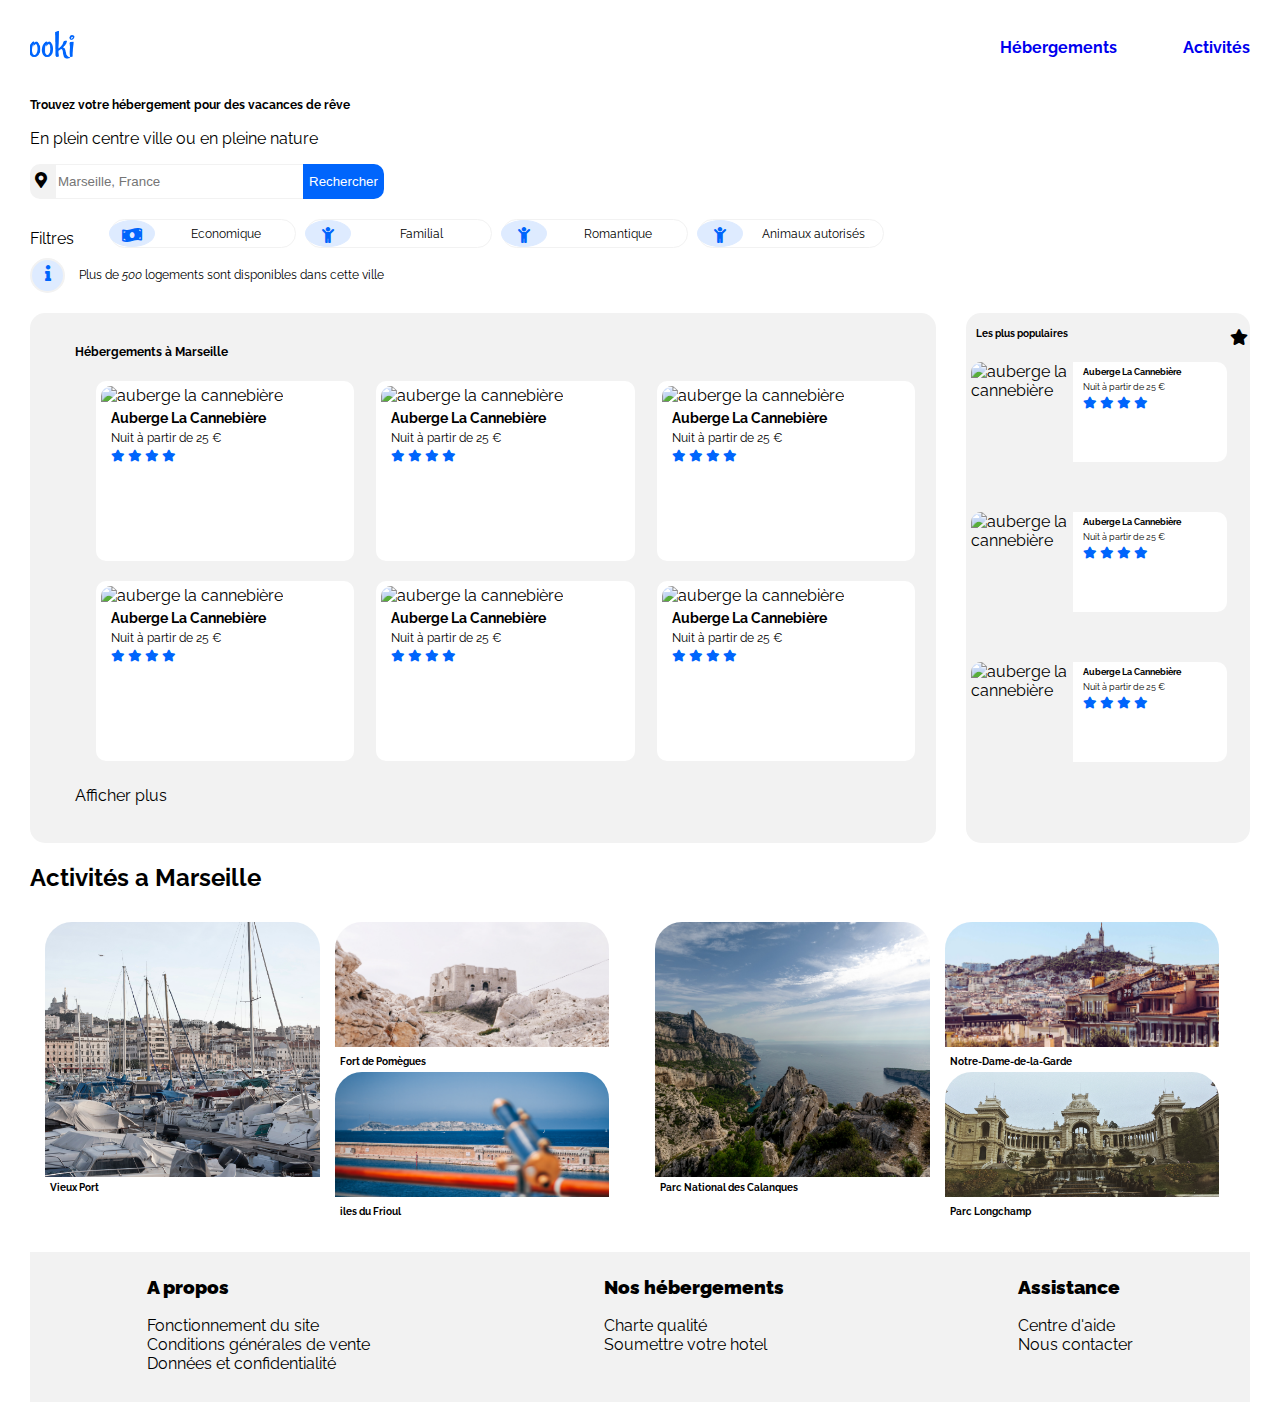
==== index.html @ 1b11a2a3 "traitement du style de la section activité a marseille" ====
<!DOCTYPE html>
<html lang="fr">
<head>
    <meta charset="UTF-8">
    <meta name="Booki" content="Site permettant au usagers de trouver des hébergements et des activites dans la ville de leur choix.">
    <title>site de reservation</title>
    <link rel="stylesheet" href="./css/styles.css">
    <link rel="stylesheet" href="https://cdnjs.cloudflare.com/ajax/libs/font-awesome/5.15.4/css/all.min.css" integrity="sha512-1ycn6IcaQQ40/MKBW2W4Rhis/DbILU74C1vSrLJxCq57o941Ym01SwNsOMqvEBFlcgUa6xLiPY/NS5R+E6ztJQ==" crossorigin="anonymous" referrerpolicy="no-referrer" />
</head>
<body>
    <header class="header">
        <div class="header-logo">
            <img src="./img/logo/Booki.png" alt="image du logo">
        </div>
        <nav class="headers-nav">
            <a class="hebergement" href="#">Hébergements</a>
            <a class="activite" href="#">Activités</a>
        </nav>
    </header>



    <main class="main">

        <section id="info">
                <h1 class="info-title"> Trouvez votre hébergement pour des vacances de rêve</h1>
                <p> En plein centre ville ou en pleine nature</p>
                <div class="hedear-search">
                        <div class="localisation-icon"><i class="fas fa-map-marker-alt"></i></div>
                        <form action="" method="post" class="search">
                            <input class="input-search" name="rechercher"  type="text" placeholder="Marseille, France">
                            <button class="search-button">Rechercher</button>
                        </form>
                </div>
                <div class="filtres">
                <div class="filtre-title common-filter">
                        <div class="filtre">Filtres</div>
                </div>
                <div class="filter-economique common-filter">
                        <span><i class="fas fa-money-bill-wave"></i></span> 
                        <div class="common">Economique</div>    
                </div>
                <div class="filter-familial common-filter">
                        <span><i class="fas fa-child" aria-hidden="true"></i></span> 
                        <div class="common">Familial</div>    
                </div>
                <div class="filter-romantique common-filter">
                        <span><i class="fas fa-child" aria-hidden="true"></i></span> 
                        <div class="common">Romantique</div>    
                </div>
                <div class="filter-animaux common-filter">
                        <span><i class="fas fa-child" aria-hidden="true"></i></span> 
                        <div class="common">Animaux autorisés</div>    
                </div>
                </div>

                <div class="infos">
                <div class="info-icon"><i class="fas fa-info info"></i></div>
                <div class="info-title">Plus de <em>500</em> logements sont disponibles dans cette ville</div> 
                </div>
        </section>
       <section class="main-hebergements">
        <div class="hebergement-contain">   
               <h3 class="hebergement-title"> Hébergements à Marseille </h3>
    
                <div class="section-hebergement">
                    <div class="section-hebergement-card">
                        <img class="img-flex" src="./img/hebergements/1_xlarge/1.jpg" alt="auberge la cannebière">
                        <div class="data">
                            <h2 class="card-title"> Auberge La Cannebière</h2>
                            <p class="card-price"> Nuit à partir de 25 € </p>
                            <span class="card-star">
                                <i class="fa fa-star" aria-hidden="true"></i>
                                <i class="fa fa-star" aria-hidden="true"></i>
                                <i class="fa fa-star" aria-hidden="true"></i>
                                <i class="fa fa-star" aria-hidden="true"></i>
                                <i class="fa fa-star-o" aria-hidden="true"></i>
                            </span>
                        </div>
                    </div>
                    <div class="section-hebergement-card">
                        <img class="img-flex" src="./img/hebergements/1_xlarge/2.jpg" alt="auberge la cannebière">
                        <div class="data">
                            <h2 class="card-title"> Auberge La Cannebière</h2>
                            <p class="card-price"> Nuit à partir de 25 € </p>
                            <span class="card-star">
                                <i class="fa fa-star" aria-hidden="true"></i>
                                <i class="fa fa-star" aria-hidden="true"></i>
                                <i class="fa fa-star" aria-hidden="true"></i>
                                <i class="fa fa-star" aria-hidden="true"></i>
                                <i class="fa fa-star-o" aria-hidden="true"></i>
                            </span>
                        </div>
                    </div>
                    <div class="section-hebergement-card">
                        <img class="img-flex" src="./img/hebergements/1_xlarge/3.jpg" alt="auberge la cannebière">
                        <div class="data">
                            <h2 class="card-title"> Auberge La Cannebière</h2>
                            <p class="card-price"> Nuit à partir de 25 € </p>
                            <span class="card-star">
                                <i class="fa fa-star" aria-hidden="true"></i>
                                <i class="fa fa-star" aria-hidden="true"></i>
                                <i class="fa fa-star" aria-hidden="true"></i>
                                <i class="fa fa-star" aria-hidden="true"></i>
                                <i class="fa fa-star-o" aria-hidden="true"></i>
                            </span>
                        </div>
                    </div>
                    <div class="section-hebergement-card">
                        <img class="img-flex mer" src="./img/hebergements/1_xlarge/4.jpg" alt="auberge la cannebière">
                        <div class="data">
                            <h2 class="card-title"> Auberge La Cannebière</h2>
                            <p class="card-price"> Nuit à partir de 25 € </p>
                            <span class="card-star">
                                <i class="fa fa-star" aria-hidden="true"></i>
                                <i class="fa fa-star" aria-hidden="true"></i>
                                <i class="fa fa-star" aria-hidden="true"></i>
                                <i class="fa fa-star" aria-hidden="true"></i>
                                <i class="fa fa-star-o" aria-hidden="true"></i>
                            </span>
                        </div>
                    </div>
                    <div class="section-hebergement-card">
                        <img class="img-flex" src="./img/hebergements/1_xlarge/5.jpg" alt="auberge la cannebière">
                        <div class="data">
                            <h2 class="card-title"> Auberge La Cannebière</h2>
                            <p class="card-price"> Nuit à partir de 25 € </p>
                            <span class="card-star">
                                <i class="fa fa-star" aria-hidden="true"></i>
                                <i class="fa fa-star" aria-hidden="true"></i>
                                <i class="fa fa-star" aria-hidden="true"></i>
                                <i class="fa fa-star" aria-hidden="true"></i>
                                <i class="fa fa-star-o" aria-hidden="true"></i>
                            </span>
                        </div>
                    </div>
                    <div class="section-hebergement-card">
                        <img class="img-flex amina" src="./img/hebergements/1_xlarge/6.jpg" alt="auberge la cannebière">
                        <div class="data">
                            <h2 class="card-title"> Auberge La Cannebière</h2>
                            <p class="card-price"> Nuit à partir de 25 € </p>
                            <span class="card-star">
                                <i class="fa fa-star" aria-hidden="true"></i>
                                <i class="fa fa-star" aria-hidden="true"></i>
                                <i class="fa fa-star" aria-hidden="true"></i>
                                <i class="fa fa-star" aria-hidden="true"></i>
                                <i class="fa fa-star-o" aria-hidden="true"></i>
                            </span>
                        </div>
                    </div>
                </div>
                <a class="plus-img" href="#"> Afficher plus </a>
            </div>
            <div class="popularite-container">
                <div class="popularite-title-container">
                        <h2 class="section-populaire-title">Les plus populaires</h2>
                        <span class="popularite-title-icon"><i class="fa fa-star" aria-hidden="true"></i></span> 
                </div>
                <div class="section-populaire">
                    <div class="section-popularite-card">
                        <img class="img-flex soleil-matin" src="./img/hebergements/1_xlarge/6.jpg" alt="auberge la cannebière">
                        <div class="data">
                            <h2 class="card-title"> Auberge La Cannebière</h2>
                            <p class="card-price"> Nuit à partir de 25 € </p>
                            <span class="card-star">
                                <i class="fa fa-star" aria-hidden="true"></i>
                                <i class="fa fa-star" aria-hidden="true"></i>
                                <i class="fa fa-star" aria-hidden="true"></i>
                                <i class="fa fa-star" aria-hidden="true"></i>
                                <i class="fa fa-star-o" aria-hidden="true"></i>
                            </span>
                        </div>
                    </div>
                    <div class="section-popularite-card">
                        <img class="img-flex soleil-matin" src="./img/hebergements/1_xlarge/6.jpg" alt="auberge la cannebière">
                        <div class="data">
                            <h2 class="card-title"> Auberge La Cannebière</h2>
                            <p class="card-price"> Nuit à partir de 25 € </p>
                            <span class="card-star">
                                <i class="fa fa-star" aria-hidden="true"></i>
                                <i class="fa fa-star" aria-hidden="true"></i>
                                <i class="fa fa-star" aria-hidden="true"></i>
                                <i class="fa fa-star" aria-hidden="true"></i>
                                <i class="fa fa-star-o" aria-hidden="true"></i>
                            </span>
                        </div>
                    </div>
                    <div class="section-popularite-card">
                        <img class="img-flex soleil-matin" src="./img/hebergements/1_xlarge/6.jpg" alt="auberge la cannebière">
                        <div class="data">
                            <h2 class="card-title"> Auberge La Cannebière</h2>
                            <p class="card-price"> Nuit à partir de 25 € </p>
                            <span class="card-star">
                                <i class="fa fa-star" aria-hidden="true"></i>
                                <i class="fa fa-star" aria-hidden="true"></i>
                                <i class="fa fa-star" aria-hidden="true"></i>
                                <i class="fa fa-star" aria-hidden="true"></i>
                                <i class="fa fa-star-o" aria-hidden="true"></i>
                            </span>
                        </div>
                    </div>
                </div>
            </div>
        </section>
        <section>
            <h2>Activités a Marseille</h2>
            <div class="main-activite">
                <div class="left-section">
                        <div class="left-section-items">
                            <div>
                                <div>
                                    <img class="flex-img" src="./img/activites/1_xlarge/reno-laithienne-QUgJhdY5Fyk-unsplash.jpg" alt="auberge la cannebière">
                               </div>
                               <h2 class="card-footer"> Vieux Port</h2>
                            </div>
                        </div>
                        <div class="right-section-items"> 
                            <div class="container-img">
                                <div class="container-pomegue">
                                    <img class="flex-img pomegue" src="./img/activites/1_xlarge/paul-hermann-QFTrLdQIRhI-unsplash.jpg" alt="auberge la cannebière">
                                    <h2 class="card-footer"> Fort de Pomègues</h2>
                                </div>
                            </div>
                            <div class="container-img">
                                <div class="container-pomegue">
                                    <img class="flex-img frioul" src="./img/activites/1_xlarge/kevin-hikari-rV_Qd1l-VXg-unsplash.jpg" alt="auberge la cannebière">
                                    <h2 class="card-footer"> iles du Frioul</h2>
                                </div>
                            </div> 
                        </div>
                </div>
                <div class="right-section">
                    <div class="left-section-items">
                        <div>
                            <div>
                                <img src="./img/activites/1_xlarge/kilyan-sockalingum-NR8-cBCN3aI-unsplash.jpg" alt="" class="flex-img">    
                            </div>
                            <h2 class="card-footer"> Parc National des Calanques</h2>
                        </div>
                   </div>
                   <div class="right-section-items"> 
                    <div class="container-img">
                        <div class="container-pomegue">
                            <img class="flex-img pomegue" src="./img/activites/1_xlarge/florian-wehde-xW9e8gdotxI-unsplash.jpg" alt="auberge la cannebière">
                            <h2 class="card-footer">Notre-Dame-de-la-Garde</h2>
                        </div>
                    </div>
                    <div class="container-img">
                        <div class="container-pomegue">
                            <img class="flex-img frioul" src="./img/activites/1_xlarge/lena-paulin-wH2-EJoDcV0-unsplash.jpg" alt="auberge la cannebière">
                            <h2 class="card-footer"> Parc Longchamp</h2>
                        </div>
                    </div> 
                </div>
    </section>
    </main>
    <footer class="footer">
       <div class="footer-apropos">
            <h3><strong>A propos</strong></h3>
            <div class="text-apropos">
                Fonctionnement du site <br>
                Conditions générales de vente <br>
                Données et confidentialité <br>
            </div> 
       </div>
       <div class="footer-hébergements">
            <h3><strong>Nos hébergements</strong></h3>
            <div class="text-hebergements">
                Charte qualité <br>
                Soumettre votre hotel 
            </div> 
       </div>
       <div class="footer-assistance">
            <h3><strong>Assistance</strong></h3>
            <div class="text-assistance">
                Centre d'aide <br>
                Nous contacter 
           </div>
        </div> 
    </footer>
</body>
</html>
---- css/styles.css ----
/** 
   Style du site d'hebergement Booki
*/
/* ======================IMPORTATION DE LA POLICE DU SITE========================= */

/* =================== STYLE GENERAL ============================================ */
  @import url('https://fonts.googleapis.com/css2?family=Raleway:ital,wght@0,300;0,500;1,200&display=swap');
html{
    box-sizing: border-box;
    font-family: sans-serif;
}

*, *::before, *::after{
    box-sizing: inherit;
}

body{
    /* background: #bbf7cf; */
    margin: 20px 30px;
    font-family: 'Raleway', sans-serif;
}


img {
    object-fit: cover;
    object-position: center;
  }
/* ================================== HEADER ========================================== */



.header{
    display: flex;
    justify-content: space-between;
}

.header-logo img{
    height: 50px;
    width: 60px;
}
.headers-nav{
   width: 250px;
   display: flex;
   align-items: center;
   justify-content: space-between;
}

.headers-nav a{
    font-weight: bold;
    text-decoration: none;
}




/* ============================== SECTION INFO =========================== */
.infor{
    color: #0065FC;
    background: #DEEBFF;
    border-radius:50%;
    width:35px;
    border:2px solid #F2F2F2;
    text-align: center;
    padding-top: 5px;
    height: 100%;
}

.main{
    margin-top: 20px;
}
.info-title{
  font-size: 20px;  
}

.hedear-search{
    display: flex;
}

.localisation-icon{
    background-color: #F2F2F2;
    width: 25px;
    padding-left: 5px;
    padding-top: 7px;
    border-top-left-radius:10px ;
    border-bottom-left-radius: 10px;
}

.input-search{
    margin-right: 0;
    height: 35px;
    border-left:1px solid #F2F2F2; ;
    border-top: 1px solid #F2F2F2;
    border-bottom: 1px solid #F2F2F2;
    width: 250px;
    
}
.search-button{ 
    height: 35px;
    margin-left: -6px;
    background: #0065FC;
    color: #FFFFFF;
    border-top-right-radius: 10px;
    border-bottom-right-radius: 10px;
    border: 0px;
}
.img-flex{
    width: 100%;
    height: 100px;
}
.filter-elements{
    border: 2px solid #F2F2F2;
    padding: 10px;
    border-radius: 20px;
}
.hedear-search{
 padding: 0px;
}
.hedear-search span {
    height: 200px;
    border: 5px solid #F2F2F2;
    width: 500px;
}

.recherche {
    margin: -53px 14px 0 0;
}
 
.recherche input {
    height: 30px;
}
 
.recherche button {
    border-bottom-right-radius: 3px;
    border-top-right-radius: 3px;
    height: 30px;
    margin-left: -5px;
    vertical-align: bottom;
}

.filtres{
    margin-top: 20px;
    width: 70%;
    border: 0px solid #000;
    display: flex;
    justify-content: space-around;
}

.common-filter{ 
    display: flex;
    padding: 0px;
    width: 200px;
    margin-right: 10px;
    justify-content: space-between;
    border: 1px solid #F2F2F2;
    border-radius: 20px;
}
.filtre-title{
    width: 75px;
    border: 0;
}
.filtre{
    margin-top: 10px;
    margin-right: 10px;
    align-content: center;
    border: 0px;
    text-align: end;
}
.common-filter span{
    height: 100%;
    padding-top: 5px;
    text-align: center;
    border: 1px solid #DEEBFF;
    margin-left: -2px;
    border-radius: 50%;
    width: 25%;
    color: #0065FC;
    background: #DEEBFF;

}
.common-filter .common{
    padding-top: 7px;
    width: 75%;
    font-size: 12px;
    text-align: center;
}
.filter-animaux{
margin-right: 0;
}
.infos{
    margin-bottom: 20px;
    margin-top: 10px;
}
.info-icon{
    display: inline;
    margin-right: 10px;
}
.info-title{
    display: inline;
}
.info-title{
    font-size: 12px
}

/* =========================== Hebergement======================== */

/* ============================== Marseille ============================ */
.main-hebergements{
    justify-content: space-around;
    display: flex;
    align-content: center ;
}

.hebergement-contain{
    background: #F2F2F2;
    padding: 20px 0 0 45px;
    border-radius: 15px;
    margin-right: 30px;
    height: 530px;
}
.hebergement-title{
   font-size: 12px;
   font-weight: bold;
}
.data{
    background: #FFFFFF;
}
.data h2{
    margin:0 5px ;
    font-size: 14px;
    padding-top: 5px;
    padding-left: 5px;
}
.data p{
    margin:0 5px ;
    font-size: 12px;
    padding-top: 5px;
    padding-left: 5px;
}

.data span{
    margin:0 5px ;
    font-size: 12px;
    padding-top: 5px;
    padding-left: 5px;
}

.section-hebergement-card img{
    border-top-left-radius: 10px;
    border-top-right-radius: 10px;
}
.plus-img{
    text-decoration: none;
    color: #000;
}

.section-hebergement{
    /* background: #f60834;
    border: 1px solid saddlebrown; */
    border-radius: 15px;
    justify-content: space-evenly;
    display: flex;
    align-content: center;
    flex-flow: row wrap;
    margin-bottom: 15px;
}
.section-hebergement-card{
    padding: 5px;
    width: 150px;
    margin:10px 2px;
    border-radius: 10px;
    flex-basis: 30%;
    background: #FFFFFF;
    height: 180px;
}
.card-star{
    color: #0065FC;
}
.info{
    color: #0065FC;
    background: #DEEBFF;
    border-radius:50%;
    width:35px;
    height:35px;
    border:2px solid #F2F2F2;
    text-align: center;
    padding-top: 5px;
}
.popularite-container{
    background: #F2F2F2;
    width: 25%;
    height: auto;
    border-radius: 15px;
}

.popularite-title-container{
    display: flex;
    justify-content: space-between;
    flex-direction: row;
    margin:15px 10px 0 10px;
}
.popularite-title-icon i{
    width: 10px;
    padding-right: 10px;
}

.section-populaire-title{
    margin: 0; 
    font-size: 10px;
}

.section-populaire{
    background: #F2F2F2;
    width: 90%;
    height: auto;
    display: flex;
    flex-direction: column;
    justify-content: space-around;
    flex-wrap: wrap;
    margin:15px 10px 0 5px ;
}
.section-populaire-title i{
    margin-left: 100px;
}
.section-popularite-card{
display: flex;
margin: 0px;
height: 150px;
}
.section-popularite-card img{
    width: 40%;
    height: 100px;
    border-top-left-radius: 10px;
    border-bottom-left-radius: 10px;
}

.section-popularite-card .data{
    display: inline-block;
    width: 60%;
    height: 100px;
    border-top-right-radius: 10px;
    border-bottom-right-radius: 10px;

}
.section-popularite-card .data p{
    font-size: 9px;
}
.section-popularite-card .data h2{
    font-size: 9px;
}

/* ===============================================FOOTER========================================== */
.footer{
    background: #F2F2F2;
    display: flex;
    justify-content:space-around ;
    margin:auto;
    height: 150px;
    padding-top:5px;
}

.activite-contain{
    border: 2px solid #000;
    display: flex;
    justify-content: space-between;
    margin-bottom:10px;
}
.section-activite{
    display: flex;
    justify-content: space-around;
    border: 2px solid #0065FC ;
    width: 50%;
}
.activites{
    height: 100px;
    width: 100px;
}
.element{
    flex: 1;
}
.autre{
    display: flex;
    flex-direction: column;
    justify-content: space-between;
}


/*
      SECTION ACTIVITE 
*/
.main-activite{
    margin-top: 30px;
    margin-bottom: 30px;
    height: 300px;
    display: flex;
    align-items: center;
}
.left-section{
    display: flex;
    height: 300px;
    width: 50%;
}
.right-section{
    display: flex;
    height: 300px;
    width: 50%;

}

.left-section-items{
    height: 100%;
    width: 45%;
    border-radius: 30px;
    margin-left:15px ;
}

.left-section-items div{
    height: 100%;
}
.left-section-items div div{
    height: 85%;
    margin: 0;
}
.right-section-items{
    border-radius: 30px;
    height: 100%;
    margin-left:15px ;
    width: 45%;
}

.container-img{
    height: 50%;
    border-radius: 27px;
}
.flex-img{
    width: 100%;
    height: 100%;
    margin: 0;
    border-top-left-radius: 27px;
    border-top-right-radius: 27px;
}
.pomegue{
    height: 85%;
}
.container-pomegue{
    height: 98%;
}
.container-frioul{
    height: 98%;
}
.frioul{
    height: 85%;
}

.card-footer{
    height: 15%;
    margin-top: 0;
    background-color: #FFF;
    padding: 5px 0px 5px 5px;
    font-size: 10px;
    border-bottom-left-radius: 15px;
    border-bottom-right-radius: 15px;
}
.right-section-items:first-child{
    height: 10%;
}
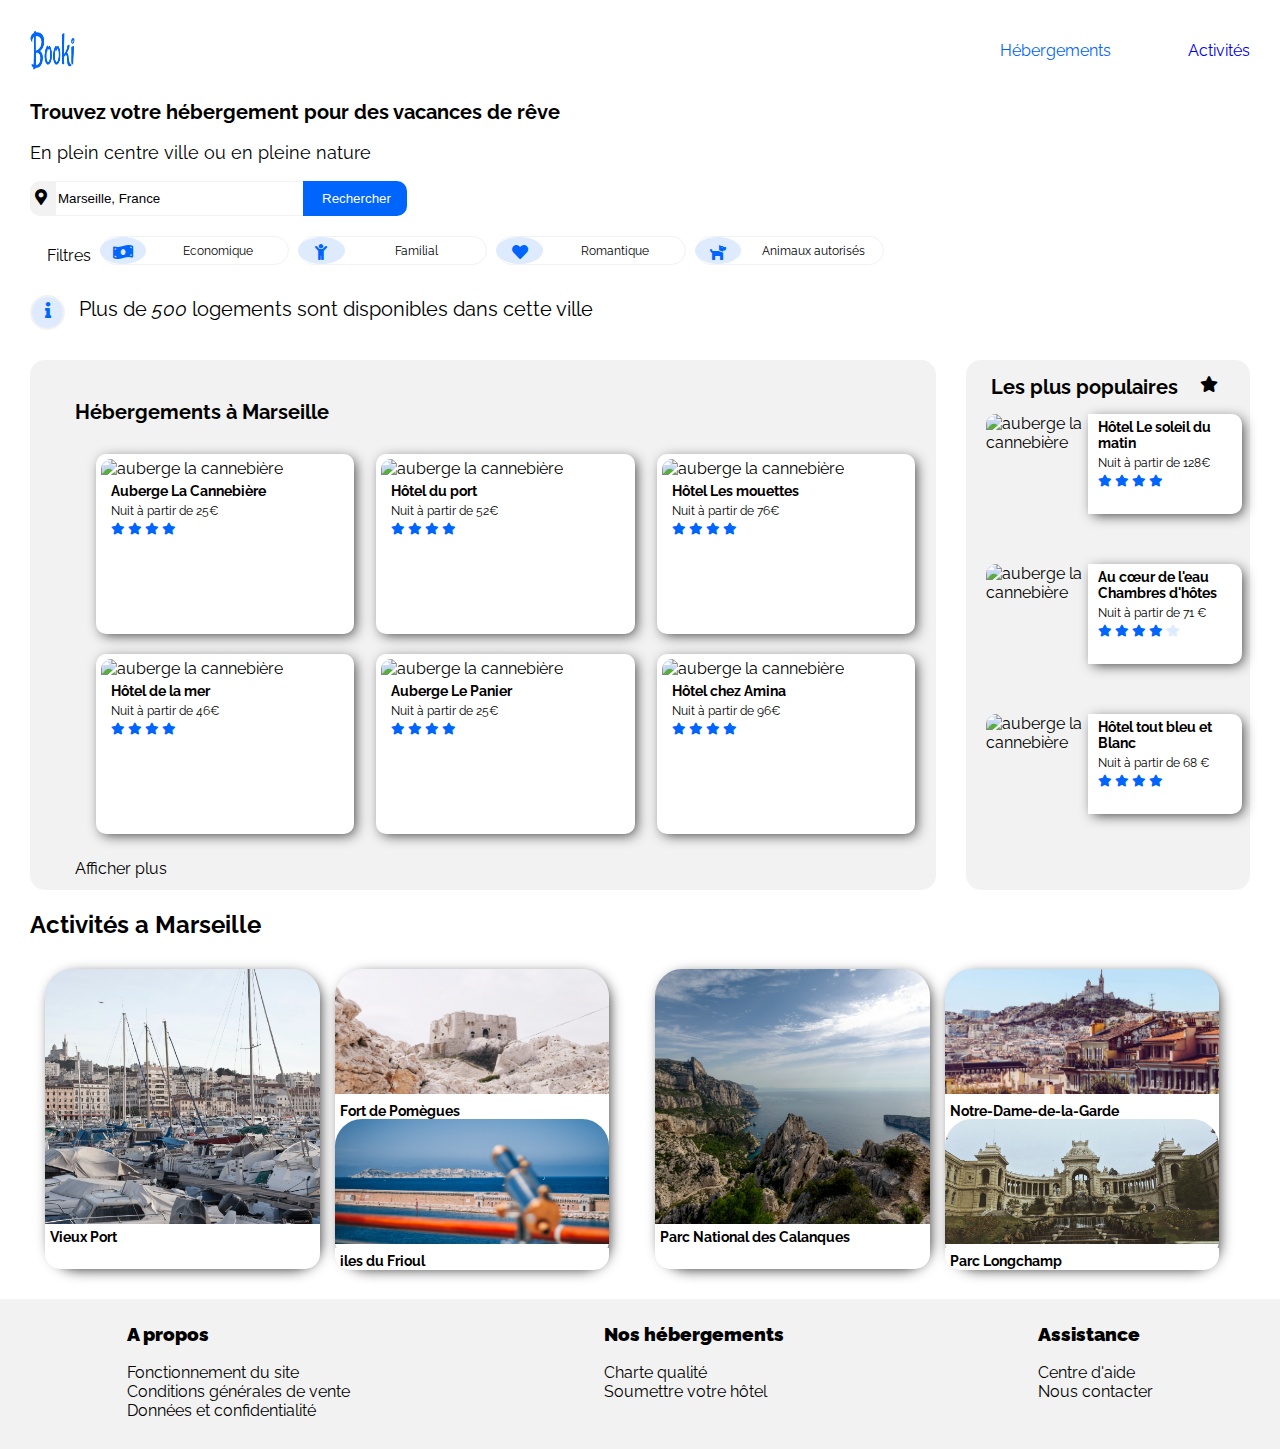
==== commit df8a57e8: "correction du style" ====
--- a/index.html
+++ b/index.html
@@ -2,6 +2,7 @@
 <html lang="fr">
 <head>
     <meta charset="UTF-8">
+    <meta name="viewport" content="width=device-width, initial-scale=1.0">  <!--afin que les Media Queries soient prises en compte correctement sur tous les dispositifs -->
     <meta name="Booki" content="Site permettant au usagers de trouver des hébergements et des activites dans la ville de leur choix.">
     <title>site de reservation</title>
     <link rel="stylesheet" href="./css/styles.css">
@@ -23,17 +24,19 @@
     <main class="main">
 
         <section id="info">
-                <h1 class="info-title"> Trouvez votre hébergement pour des vacances de rêve</h1>
-                <p> En plein centre ville ou en pleine nature</p>
+                <div class="info-card">
+                    <h1 class="info-title"> Trouvez votre hébergement pour des vacances de rêve</h1>
+                    <p> En plein centre ville ou en pleine nature</p>
+                </div>
                 <div class="hedear-search">
                         <div class="localisation-icon"><i class="fas fa-map-marker-alt"></i></div>
                         <form action="" method="post" class="search">
-                            <input class="input-search" name="rechercher"  type="text" placeholder="Marseille, France">
-                            <button class="search-button">Rechercher</button>
+                            <input class="input-search" name="rechercher"  type="text" placeholder="Marseille, France" value="Marseille, France">
+                          <button class="search-button"><i class="fas fa-search"></i><label for="">Rechercher</label> </button>    
                         </form>
                 </div>
                 <div class="filtres">
-                <div class="filtre-title common-filter">
+                <div class="filtre-title">
                         <div class="filtre">Filtres</div>
                 </div>
                 <div class="filter-economique common-filter">
@@ -45,12 +48,12 @@
                         <div class="common">Familial</div>    
                 </div>
                 <div class="filter-romantique common-filter">
-                        <span><i class="fas fa-child" aria-hidden="true"></i></span> 
+                        <span><i class="fa fa-heart" aria-hidden="true"></i></span> 
                         <div class="common">Romantique</div>    
                 </div>
                 <div class="filter-animaux common-filter">
-                        <span><i class="fas fa-child" aria-hidden="true"></i></span> 
-                        <div class="common">Animaux autorisés</div>    
+                        <span><i class="fas fa-dog"></i></span> 
+                        <div class="common animal">Animaux autorisés</div>    
                 </div>
                 </div>
 
@@ -68,7 +71,7 @@
                         <img class="img-flex" src="./img/hebergements/1_xlarge/1.jpg" alt="auberge la cannebière">
                         <div class="data">
                             <h2 class="card-title"> Auberge La Cannebière</h2>
-                            <p class="card-price"> Nuit à partir de 25 € </p>
+                            <p class="card-price"> Nuit à partir de 25€ </p>
                             <span class="card-star">
                                 <i class="fa fa-star" aria-hidden="true"></i>
                                 <i class="fa fa-star" aria-hidden="true"></i>
@@ -81,8 +84,8 @@
                     <div class="section-hebergement-card">
                         <img class="img-flex" src="./img/hebergements/1_xlarge/2.jpg" alt="auberge la cannebière">
                         <div class="data">
-                            <h2 class="card-title"> Auberge La Cannebière</h2>
-                            <p class="card-price"> Nuit à partir de 25 € </p>
+                            <h2 class="card-title"> Hôtel du port</h2>
+                            <p class="card-price"> Nuit à partir de 52€ </p>
                             <span class="card-star">
                                 <i class="fa fa-star" aria-hidden="true"></i>
                                 <i class="fa fa-star" aria-hidden="true"></i>
@@ -95,8 +98,8 @@
                     <div class="section-hebergement-card">
                         <img class="img-flex" src="./img/hebergements/1_xlarge/3.jpg" alt="auberge la cannebière">
                         <div class="data">
-                            <h2 class="card-title"> Auberge La Cannebière</h2>
-                            <p class="card-price"> Nuit à partir de 25 € </p>
+                            <h2 class="card-title"> Hôtel Les mouettes</h2>
+                            <p class="card-price"> Nuit à partir de 76€ </p>
                             <span class="card-star">
                                 <i class="fa fa-star" aria-hidden="true"></i>
                                 <i class="fa fa-star" aria-hidden="true"></i>
@@ -109,8 +112,8 @@
                     <div class="section-hebergement-card">
                         <img class="img-flex mer" src="./img/hebergements/1_xlarge/4.jpg" alt="auberge la cannebière">
                         <div class="data">
-                            <h2 class="card-title"> Auberge La Cannebière</h2>
-                            <p class="card-price"> Nuit à partir de 25 € </p>
+                            <h2 class="card-title"> Hôtel de la mer</h2>
+                            <p class="card-price"> Nuit à partir de 46€ </p>
                             <span class="card-star">
                                 <i class="fa fa-star" aria-hidden="true"></i>
                                 <i class="fa fa-star" aria-hidden="true"></i>
@@ -123,8 +126,8 @@
                     <div class="section-hebergement-card">
                         <img class="img-flex" src="./img/hebergements/1_xlarge/5.jpg" alt="auberge la cannebière">
                         <div class="data">
-                            <h2 class="card-title"> Auberge La Cannebière</h2>
-                            <p class="card-price"> Nuit à partir de 25 € </p>
+                            <h2 class="card-title"> Auberge Le Panier</h2>
+                            <p class="card-price"> Nuit à partir de 25€ </p>
                             <span class="card-star">
                                 <i class="fa fa-star" aria-hidden="true"></i>
                                 <i class="fa fa-star" aria-hidden="true"></i>
@@ -137,8 +140,8 @@
                     <div class="section-hebergement-card">
                         <img class="img-flex amina" src="./img/hebergements/1_xlarge/6.jpg" alt="auberge la cannebière">
                         <div class="data">
-                            <h2 class="card-title"> Auberge La Cannebière</h2>
-                            <p class="card-price"> Nuit à partir de 25 € </p>
+                            <h2 class="card-title"> Hôtel chez Amina</h2>
+                            <p class="card-price"> Nuit à partir de 96€ </p>
                             <span class="card-star">
                                 <i class="fa fa-star" aria-hidden="true"></i>
                                 <i class="fa fa-star" aria-hidden="true"></i>
@@ -158,10 +161,10 @@
                 </div>
                 <div class="section-populaire">
                     <div class="section-popularite-card">
-                        <img class="img-flex soleil-matin" src="./img/hebergements/1_xlarge/6.jpg" alt="auberge la cannebière">
-                        <div class="data">
-                            <h2 class="card-title"> Auberge La Cannebière</h2>
-                            <p class="card-price"> Nuit à partir de 25 € </p>
+                        <img class="img-flex soleil-matin" src="./img/hebergements/1_xlarge/7.jpg" alt="auberge la cannebière">
+                        <div class="data">
+                            <h2 class="card-title"> Hôtel Le soleil du matin</h2>
+                            <p class="card-price"> Nuit à partir de 128€ </p>
                             <span class="card-star">
                                 <i class="fa fa-star" aria-hidden="true"></i>
                                 <i class="fa fa-star" aria-hidden="true"></i>
@@ -172,24 +175,24 @@
                         </div>
                     </div>
                     <div class="section-popularite-card">
-                        <img class="img-flex soleil-matin" src="./img/hebergements/1_xlarge/6.jpg" alt="auberge la cannebière">
-                        <div class="data">
-                            <h2 class="card-title"> Auberge La Cannebière</h2>
-                            <p class="card-price"> Nuit à partir de 25 € </p>
-                            <span class="card-star">
-                                <i class="fa fa-star" aria-hidden="true"></i>
-                                <i class="fa fa-star" aria-hidden="true"></i>
-                                <i class="fa fa-star" aria-hidden="true"></i>
-                                <i class="fa fa-star" aria-hidden="true"></i>
-                                <i class="fa fa-star-o" aria-hidden="true"></i>
+                        <img class="img-flex soleil-matin" src="./img/hebergements/1_xlarge/8.jpg" alt="auberge la cannebière">
+                        <div class="data">
+                            <h2 class="card-title"> Au cœur  de l'eau Chambres d'hôtes</h2>
+                            <p class="card-price"> Nuit à partir de 71 € </p>
+                            <span class="card-star">
+                                <i class="fa fa-star" aria-hidden="true"></i>
+                                <i class="fa fa-star" aria-hidden="true"></i>
+                                <i class="fa fa-star" aria-hidden="true"></i>
+                                <i class="fa fa-star" aria-hidden="true"></i>
+                                <i class="fa fa-star o" aria-hidden="true"></i>
                             </span>
                         </div>
                     </div>
                     <div class="section-popularite-card">
-                        <img class="img-flex soleil-matin" src="./img/hebergements/1_xlarge/6.jpg" alt="auberge la cannebière">
-                        <div class="data">
-                            <h2 class="card-title"> Auberge La Cannebière</h2>
-                            <p class="card-price"> Nuit à partir de 25 € </p>
+                        <img class="img-flex soleil-matin" src="./img/hebergements/1_xlarge/9.jpg" alt="auberge la cannebière">
+                        <div class="data">
+                            <h2 class="card-title"> Hôtel tout bleu et Blanc</h2>
+                            <p class="card-price"> Nuit à partir de 68 € </p>
                             <span class="card-star">
                                 <i class="fa fa-star" aria-hidden="true"></i>
                                 <i class="fa fa-star" aria-hidden="true"></i>
@@ -267,7 +270,7 @@
             <h3><strong>Nos hébergements</strong></h3>
             <div class="text-hebergements">
                 Charte qualité <br>
-                Soumettre votre hotel 
+                Soumettre votre hôtel 
             </div> 
        </div>
        <div class="footer-assistance">
--- a/css/styles.css
+++ b/css/styles.css
@@ -5,461 +5,1002 @@
 
 /* =================== STYLE GENERAL ============================================ */
   @import url('https://fonts.googleapis.com/css2?family=Raleway:ital,wght@0,300;0,500;1,200&display=swap');
-html{
-    box-sizing: border-box;
-    font-family: sans-serif;
+
+@media screen and (min-width:992px) {
+    html{
+        box-sizing: border-box;
+        font-family: sans-serif;
+    }
+    
+    *, *::before, *::after{
+        box-sizing: inherit;
+    }
+    
+    body{
+         background: #FFF; 
+        /* margin: 20px 30px; */
+        margin: 0;
+        font-family: 'Raleway', sans-serif;
+    }
+     img {
+        object-fit: cover;
+        object-position: center;
+      } 
+    /* ================================== HEADER ========================================== */
+    
+    
+    
+    .header{
+        display: flex;
+        justify-content: space-between;
+    }
+    
+    .header-logo{
+        justify-content: center;
+        height: 60px;
+        width: 70px;
+    }
+    .header-logo img{
+        height: 60px;
+        width: 70px;
+        object-fit: fill;
+        object-position: center;
+       
+    }
+
+    .headers-nav{
+       width: 250px;
+       display: flex;
+       align-items: center;
+       justify-content: space-between;
+    }
+    
+    .headers-nav a{
+        font-weight: 400;
+        text-decoration: none;
+    }
+    .hebergement{
+        color: #0065FC;
+    }
+    
+    
+    
+    
+    /* ============================== SECTION INFO =========================== */
+    .infor{
+        color: #0065FC;
+        background: #DEEBFF;
+        border-radius:50%;
+        width:35px;
+        border:2px solid #F2F2F2;
+        text-align: center;
+        padding-top: 5px;
+        height: 100%;
+    }
+    
+    .main{
+        margin-top: 20px;
+    }
+    .info-card h1{
+      font-size: 20px;  
+    }
+    .info-card P{
+        font-size: 18px;  
+      }
+    
+    .hedear-search{
+        display: flex;
+    }
+    
+    .localisation-icon{
+        background-color: #F2F2F2;
+        width: 25px;
+        padding-left: 5px;
+        padding-top: 7px;
+        border-top-left-radius:10px ;
+        border-bottom-left-radius: 10px;
+    }
+    
+    .input-search{
+        margin-right: 0;
+        height: 35px;
+        border-left:1px solid #F2F2F2; ;
+        border-top: 1px solid #F2F2F2;
+        border-bottom: 1px solid #F2F2F2;
+        width: 250px;
+        
+    }
+    .search-button{ 
+        height: 35px;
+        margin-left: -6px;
+        background: #0065FC;
+        color: #FFFFFF;
+        border-top-right-radius: 10px;
+        border-bottom-right-radius: 10px;
+        border: 0px;
+    }
+    .search-button i{ 
+        opacity: 0;
+    }
+    .search-button label{ 
+        margin-right: 10px;
+    }
+    .img-flex{
+        width: 100%;
+        height: 100px;
+    }
+    .filter-elements{
+        border: 2px solid #F2F2F2;
+        padding: 10px;
+        border-radius: 20px;
+    }
+    .hedear-search{
+     padding: 0px;
+    }
+    .hedear-search span {
+        height: 200px;
+        border: 5px solid #F2F2F2;
+        width: 500px;
+    }
+    
+    .recherche {
+        margin: -53px 14px 0 0;
+    }
+     
+    .recherche input {
+        height: 30px;
+    }
+     
+    .recherche button {
+        border-bottom-right-radius: 3px;
+        border-top-right-radius: 3px;
+        height: 30px;
+        margin-left: -5px;
+        vertical-align: bottom;
+    }
+    
+    .filtres{
+        margin-top: 20px;
+        width: 70%;
+        border: 0px solid #000;
+        display: flex;
+        justify-content: space-around;
+    }
+    
+    .common-filter{ 
+        display: flex;
+        padding: 0px;
+        width: 200px;
+        margin-right: 10px;
+        justify-content: space-between;
+        border: 1px solid #F2F2F2;
+        border-radius: 20px;
+    }
+    .filtre-title{
+        width: 75px;
+        border: 0;
+    }
+    .filtre{
+        margin-top: 10px;
+        margin-right: 10px;
+        align-content: center;
+        border: 0px;
+        text-align: end;
+    }
+    .common-filter span{
+        height: 100%;
+        padding-top: 5px;
+        text-align: center;
+        border: 1px solid #DEEBFF;
+        margin-left: -2px;
+        border-radius: 50%;
+        width: 25%;
+        color: #0065FC;
+        background: #DEEBFF;
+    
+    }
+    .common-filter .common{
+        padding-top: 7px;
+        width: 75%;
+        font-size: 12px;
+        text-align: center;
+    }
+    .filter-animaux{
+    margin-right: 0;
+    }
+    .infos{
+        margin-bottom: 30px;
+        margin-top: 30px;
+    }
+    .info-icon{
+        display: inline;
+        margin-right: 10px;
+    }
+    .info-title{
+        display: inline;
+        font-size: 20px
+    }
+    
+    /* =========================== Hebergement======================== */
+    
+    /* ============================== Marseille ============================ */
+    .main-hebergements{
+        justify-content: space-around;
+        display: flex;
+        align-content: center ;
+    }
+    
+    .hebergement-contain{
+        background: #F2F2F2;
+        padding: 20px 0 0 45px;
+        border-radius: 15px;
+        margin-right: 30px;
+        height: 530px;
+    }
+    .hebergement-title{
+       font-size: 20px;
+       font-weight: bold;
+    }
+    .data{
+        background: #FFFFFF;
+    }
+    .data h2{
+        margin:0 5px ;
+        font-size: 14px;
+        padding-top: 5px;
+        padding-left: 5px;
+    }
+    .data p{
+        margin:0 5px ;
+        font-size: 12px;
+        padding-top: 5px;
+        padding-left: 5px;
+    }
+    
+    .data span{
+        margin:0 5px ;
+        font-size: 12px;
+        padding-top: 5px;
+        padding-left: 5px;
+    }
+    
+    .section-hebergement-card img{
+        border-top-left-radius: 10px;
+        border-top-right-radius: 10px;
+    }
+    .plus-img{
+        text-decoration: none;
+        color: #000;
+    }
+    
+    .section-hebergement{
+        /* background: #f60834;
+        border: 1px solid saddlebrown; */
+        border-radius: 15px;
+        justify-content: space-evenly;
+        display: flex;
+        align-content: center;
+        flex-flow: row wrap;
+        margin-bottom: 15px;
+    }
+    .section-hebergement-card{
+        padding: 5px;
+        width: 150px;
+        margin:10px 2px;
+        border-radius: 10px;
+        flex-basis: 30%;
+        background: #FFFFFF;
+        height: 180px;
+        box-shadow: 3px 3px 13px -2px rgba(0,0,0,0.76);
+    }
+    .card-star{
+        color: #0065FC;
+    }
+    .o{
+        color: #DEEBFF;
+    }
+    .info{
+        color: #0065FC;
+        background: #DEEBFF;
+        border-radius:50%;
+        width:35px;
+        height:35px;
+        border:2px solid #F2F2F2;
+        text-align: center;
+        padding-top: 5px;
+    }
+    .popularite-container{
+        background: #F2F2F2;
+        width: 25%;
+        height: auto;
+        border-radius: 15px;
+    }
+    
+    .popularite-title-container{
+        display: flex;
+        justify-content: space-between;
+        flex-direction: row;
+        margin:15px 10px 0 10px;
+    }
+    .popularite-title-icon i{
+        width: 10px;
+        padding-right: 40px;
+    }
+    
+    .section-populaire-title{
+        margin: 0; 
+        font-size: 20px;
+        margin-left: 15px;
+    }
+    
+    .section-populaire{
+        background: #F2F2F2; 
+        /* background: #ffa9a9; */
+        width: 90%;
+        height: auto;
+        display: flex;
+        flex-direction: column;
+        justify-content: space-around;
+        flex-wrap: wrap;
+        margin:15px 10px 0 20px ;
+    }
+    .section-populaire-title i{
+        margin-left: 100px;
+    }
+    .section-popularite-card{
+
+            display: flex;
+            margin: 0px;
+            height: 150px;
+    }
+    .section-popularite-card img{
+        width: 40%;
+        height: 100px;
+        border-top-left-radius: 10px;
+        border-bottom-left-radius: 10px;
+    }
+    
+    .section-popularite-card .data{
+        box-shadow: 3px 3px 13px -2px rgba(0,0,0,0.76);
+        display: inline-block;
+        width: 60%;
+        height: 100px;
+        border-top-right-radius: 10px;
+        border-bottom-right-radius: 10px;
+    
+    }
+    .section-popularite-card .data p{
+        font-size: 12px;
+    }
+    .section-popularite-card .data h2{
+        font-size: 14px;
+    }
+    
+    /* ===============================================FOOTER========================================== */
+    .footer{
+        background: #F2F2F2;
+        display: flex;
+        justify-content:space-around ;
+        margin:auto;
+        height: 150px;
+        padding-top:5px;
+    }
+    
+    .activite-contain{
+        display: flex;
+        justify-content: space-between;
+        margin-bottom:10px;
+    }
+    .section-activite{
+        display: flex;
+        justify-content: space-around;
+        border: 2px solid #0065FC ;
+        width: 50%;
+    }
+    .activites{
+        height: 100px;
+        width: 100px;
+    }
+    .element{
+        flex: 1;
+    }
+    .autre{
+        display: flex;
+        flex-direction: column;
+        justify-content: space-between;
+    }
+    
+    
+    /*
+          SECTION ACTIVITE 
+    */
+    .main-activite{
+        margin-top: 30px;
+        margin-bottom: 30px;
+        height: 300px;
+        display: flex;
+        align-items: center;
+    }
+    .left-section{
+        display: flex;
+        height: 300px;
+        width: 50%;
+    }
+    .right-section{
+        display: flex;
+        height: 300px;
+        width: 50%;
+    
+    }
+    
+    .left-section-items{
+        box-shadow: 3px 3px 13px -2px rgba(0,0,0,0.76);
+        height: 100%;
+        width: 45%;
+        border-radius: 30px;
+        margin-left:15px ;
+    }
+    
+    .left-section-items div{
+        height: 100%;
+    }
+    .left-section-items div div{
+        height: 85%;
+        margin: 0;
+    }
+    .right-section-items{
+        box-shadow: 3px 3px 13px -2px rgba(0,0,0,0.76);
+        border-radius: 30px;
+        height: 100%;
+        margin-left:15px ;
+        width: 45%;
+    }
+    
+    .container-img{
+        height: 50%;
+        border-radius: 27px;
+    }
+    .flex-img{
+        width: 100%;
+        height: 100%;
+        margin: 0;
+        border-top-left-radius: 27px;
+        border-top-right-radius: 27px;
+    }
+    .pomegue{
+        height: 85%;
+    }
+    .container-pomegue{
+        height: 98%;
+    }
+    .container-frioul{
+        height: 98%;
+    }
+    .frioul{
+        height: 85%;
+    }
+    
+    .card-footer{
+        height: 15%;
+        margin-top: 0;
+        background-color: #FFF;
+        padding: 5px 0px 5px 5px;
+        font-size: 14px;
+        border-bottom-left-radius: 15px;
+        border-bottom-right-radius: 15px;
+    }
+    .right-section-items:first-child{
+        height: 10%;
+    } 
+
+    .header, .main{
+        margin: 20px 30px;
+    }
 }
 
-*, *::before, *::after{
-    box-sizing: inherit;
+@media screen and (min-width:768px) and (max-width:992px) {
+
+    body{
+        background: #bdc4fa; 
+       /* margin: 20px 30px; */
+       margin: 0;
+       font-family: 'Raleway', sans-serif;
+   }
+    
 }
 
-body{
-    /* background: #bbf7cf; */
-    margin: 20px 30px;
-    font-family: 'Raleway', sans-serif;
-}
-
-
-img {
-    object-fit: cover;
-    object-position: center;
-  }
-/* ================================== HEADER ========================================== */
-
-
-
-.header{
+@media screen and (max-width:768px){
+
+    html{
+        box-sizing: border-box;
+        font-family: sans-serif;
+    }
+    
+    *, *::before, *::after{
+        box-sizing: inherit;
+    }
+    
+    body{
+         background: #b7f22e; 
+        /* margin: 20px 30px; */
+        margin: 0;
+        font-family: 'Raleway', sans-serif;
+    }
+    
+    
+    img {
+        object-fit: cover;
+        object-position: center;
+      }
+    /* ================================== HEADER ========================================== */
+    
+    
+    
+    .header{
+        display: flex;
+        flex-direction: column;
+        justify-content: space-between;
+        align-items: center;
+    }
+    .header-logo{
+        display: flex;
+        justify-content: center;
+        margin-bottom: 20px;
+    }
+    .header-logo img{
+        height: 100%;
+        width: 100px;
+    }
+    .headers-nav{
+       width: 250px;
+       display: flex;
+       align-items: center;
+       justify-content: space-between;
+    }
+    
+    .headers-nav a{
+        color: #000;
+        font-weight: 400;
+        text-decoration: none;
+    }
+    
+    
+    
+    
+    /* ============================== SECTION INFO =========================== */
+    .infor{
+        color: #0065FC;
+        background: #DEEBFF;
+        border-radius:50%;
+        width:35px;
+        border:2px solid #F2F2F2;
+        text-align: center;
+        padding-top: 5px;
+        height: 100%;
+    }
+    
+    .main{
+        margin-top: 20px;
+    }
+    .info-card h1{
+        font-size: 30px;  
+      }
+      .info-card P{
+          font-size: 28px;  
+        }
+    .hedear-search{
+        display: flex;
+        width: 100%;
+
+    }
+    .search{
+        width: 340px;
+    }
+    .localisation-icon{
+        background-color: #F2F2F2;
+        width: 40px;
+        padding-left: 15px;
+        padding-top: 12px;
+        border-top-left-radius:10px ;
+        border-bottom-left-radius: 10px;
+    }
+    
+    .input-search{
+        padding-left: 15px;
+        margin-right: 0;
+        height: 60px;
+        border-left:1px solid #F2F2F2; ;
+        border-top: 1px solid #F2F2F2;
+        border-bottom: 1px solid #F2F2F2;
+        width: 300px;
+        
+    }
+    .search-button{ 
+        height: 60px;
+        margin-bottom: -20px;
+        margin-left: -10px;
+        background: #0065FC;
+        color: #FFFFFF;
+        float: right;
+        border-radius: 10px;
+        border: 0px;
+        width: 45px;
+    }
+
+    .search-button i{ 
+        opacity: 1;
+    }
+    .search-button label{ 
+        opacity: 0;
+    }
+
+    .img-flex{
+        width: 100%;
+        height: 100px;
+    }
+    .filter-elements{
+        border: 2px solid #F2F2F2;
+        padding: 10px;
+        border-radius: 20px;
+    }
+    .hedear-search{
+     padding: 0px;
+    }
+    .hedear-search span {
+        height: 200px;
+        border: 5px solid #F2F2F2;
+        width: 500px;
+    }
+    
+    .recherche {
+        margin: -53px 14px 0 0;
+    }
+     
+    .recherche input {
+        height: 30px;
+    }
+     
+    .recherche button {
+        border-bottom-right-radius: 3px;
+        border-top-right-radius: 3px;
+        height: 30px;
+        margin-left: -5px;
+        vertical-align: bottom;
+    }
+    
+    .filtres{
+        width: 100%;
+        display: flex;
+        flex-direction: column;
+        justify-content: space-around;
+        height: 400px;
+        margin-top: 10px;
+    }
+    .filtre-title{
+        width: 75px;
+        border: 0;
+    }
+    .common-filter{ 
+        width: 150px;
+        height: 50px;
+        border: 1px solid #F2F2F2;
+        border-radius: 20px;
+    }
+  
+    .filtre{
+        margin-top: 10px;
+        margin-right: 10px;
+        align-content: center;
+        border: 0px;
+    }
+    .common-filter span{
+        float: inline-start;
+        height: 50px;   
+        border: 1px solid #DEEBFF;
+        margin-left: -2px;
+        margin-right: 10px;
+        padding-top: 12px;
+        border-radius: 50%;
+        width: 40Px;
+        color: #0065FC;
+        text-align: center;
+        background: #DEEBFF;
+    
+    }
+    .common-filter .common{
+        height:50px;
+        width: 1px;
+        padding-top: 15px;
+        font-size: 12px;
+        display: inline-block;
+        text-align: start;
+    
+    }
+    .animal{
+            margin-right: 0;
+            width: 150px;
+            font-size: 5px;
+    }
+    .infos{
+        margin-bottom: 20px;
+        margin-top: 10px;
+    }
+    .info-icon{
+        display: inline;
+        margin-right: 10px;
+    }
+    .info-title{
+        display: inline;   
+        font-size: 14px
+    }
+    
+    /* =========================== Hebergement======================== */
+    
+    /* ============================== Marseille ============================ */
+    .main-hebergements{
+        justify-content: space-around;
+        display: flex;
+        align-content: center ;
+        flex-direction: column-reverse;
+    }
+    
+    .hebergement-contain{
+        background: #F2F2F2;
+        padding: 20px 0 0 45px;
+        border-radius: 15px;
+        margin-right: 30px;
+        height: 530px;
+    }
+    .hebergement-title{
+       font-size: 12px;
+       font-weight: bold;
+    }
+    .data{
+        background: #FFFFFF;
+    }
+    .data h2{
+        margin:0 5px ;
+        font-size: 14px;
+        padding-top: 5px;
+        padding-left: 5px;
+    }
+    .data p{
+        margin:0 5px ;
+        font-size: 12px;
+        padding-top: 5px;
+        padding-left: 5px;
+    }
+    
+    .data span{
+        margin:0 5px ;
+        font-size: 12px;
+        padding-top: 5px;
+        padding-left: 5px;
+    }
+    
+    .section-hebergement-card img{
+        border-top-left-radius: 10px;
+        border-top-right-radius: 10px;
+    }
+    .plus-img{
+        text-decoration: none;
+        color: #000;
+    }
+    
+    .section-hebergement{
+        /* background: #f60834;
+        border: 1px solid saddlebrown; */
+        border-radius: 15px;
+        justify-content: space-evenly;
+        display: flex;
+        align-content: center;
+        flex-flow: row wrap;
+        margin-bottom: 15px;
+    }
+    .section-hebergement-card{
+        padding: 5px;
+        width: 150px;
+        margin:10px 2px;
+        border-radius: 10px;
+        flex-basis: 30%;
+        background: #FFFFFF;
+        height: 180px;
+    }
+    .card-star{
+        color: #0065FC;
+    }
+    .info{
+        color: #0065FC;
+        background: #DEEBFF;
+        border-radius:50%;
+        width:35px;
+        height:35px;
+        border:2px solid #F2F2F2;
+        text-align: center;
+        padding-top: 5px;
+    }
+    .popularite-container{
+        background: #F2F2F2;
+        width: 100%;
+        height: auto;
+        border-radius: 15px;
+        margin-bottom: 10px;
+    }
+    
+    .popularite-title-container{
+        display: flex;
+        justify-content: space-between;
+        flex-direction: row;
+        margin:15px 10px 0 10px;
+    }
+    .popularite-title-icon i{
+        width: 10px;
+        padding-right: 10px;
+    }
+    
+    .section-populaire-title{
+        margin: 0; 
+        font-size: 10px;
+    }
+    
+    .section-populaire{
+        background: #F2F2F2;
+        width: 90%;
+        height: auto;
+        display: flex;
+        flex-direction: column;
+        justify-content: space-around;
+        flex-wrap: wrap;
+        margin:15px 10px 0 5px ;
+    }
+    .section-populaire-title i{
+        margin-left: 100px;
+    }
+    .section-popularite-card{
     display: flex;
-    justify-content: space-between;
-}
-
-.header-logo img{
-    height: 50px;
-    width: 60px;
-}
-.headers-nav{
-   width: 250px;
-   display: flex;
-   align-items: center;
-   justify-content: space-between;
-}
-
-.headers-nav a{
-    font-weight: bold;
-    text-decoration: none;
-}
-
-
-
-
-/* ============================== SECTION INFO =========================== */
-.infor{
-    color: #0065FC;
-    background: #DEEBFF;
-    border-radius:50%;
-    width:35px;
-    border:2px solid #F2F2F2;
-    text-align: center;
-    padding-top: 5px;
-    height: 100%;
-}
-
-.main{
-    margin-top: 20px;
-}
-.info-title{
-  font-size: 20px;  
-}
-
-.hedear-search{
-    display: flex;
-}
-
-.localisation-icon{
-    background-color: #F2F2F2;
-    width: 25px;
-    padding-left: 5px;
-    padding-top: 7px;
-    border-top-left-radius:10px ;
-    border-bottom-left-radius: 10px;
-}
-
-.input-search{
-    margin-right: 0;
-    height: 35px;
-    border-left:1px solid #F2F2F2; ;
-    border-top: 1px solid #F2F2F2;
-    border-bottom: 1px solid #F2F2F2;
-    width: 250px;
-    
-}
-.search-button{ 
-    height: 35px;
-    margin-left: -6px;
-    background: #0065FC;
-    color: #FFFFFF;
-    border-top-right-radius: 10px;
-    border-bottom-right-radius: 10px;
-    border: 0px;
-}
-.img-flex{
-    width: 100%;
-    height: 100px;
-}
-.filter-elements{
-    border: 2px solid #F2F2F2;
-    padding: 10px;
-    border-radius: 20px;
-}
-.hedear-search{
- padding: 0px;
-}
-.hedear-search span {
-    height: 200px;
-    border: 5px solid #F2F2F2;
-    width: 500px;
-}
-
-.recherche {
-    margin: -53px 14px 0 0;
-}
- 
-.recherche input {
-    height: 30px;
-}
- 
-.recherche button {
-    border-bottom-right-radius: 3px;
-    border-top-right-radius: 3px;
-    height: 30px;
-    margin-left: -5px;
-    vertical-align: bottom;
-}
-
-.filtres{
-    margin-top: 20px;
-    width: 70%;
-    border: 0px solid #000;
-    display: flex;
-    justify-content: space-around;
-}
-
-.common-filter{ 
-    display: flex;
-    padding: 0px;
-    width: 200px;
-    margin-right: 10px;
-    justify-content: space-between;
-    border: 1px solid #F2F2F2;
-    border-radius: 20px;
-}
-.filtre-title{
-    width: 75px;
-    border: 0;
-}
-.filtre{
-    margin-top: 10px;
-    margin-right: 10px;
-    align-content: center;
-    border: 0px;
-    text-align: end;
-}
-.common-filter span{
-    height: 100%;
-    padding-top: 5px;
-    text-align: center;
-    border: 1px solid #DEEBFF;
-    margin-left: -2px;
-    border-radius: 50%;
-    width: 25%;
-    color: #0065FC;
-    background: #DEEBFF;
-
-}
-.common-filter .common{
-    padding-top: 7px;
-    width: 75%;
-    font-size: 12px;
-    text-align: center;
-}
-.filter-animaux{
-margin-right: 0;
-}
-.infos{
-    margin-bottom: 20px;
-    margin-top: 10px;
-}
-.info-icon{
-    display: inline;
-    margin-right: 10px;
-}
-.info-title{
-    display: inline;
-}
-.info-title{
-    font-size: 12px
-}
-
-/* =========================== Hebergement======================== */
-
-/* ============================== Marseille ============================ */
-.main-hebergements{
-    justify-content: space-around;
-    display: flex;
-    align-content: center ;
-}
-
-.hebergement-contain{
-    background: #F2F2F2;
-    padding: 20px 0 0 45px;
-    border-radius: 15px;
-    margin-right: 30px;
-    height: 530px;
-}
-.hebergement-title{
-   font-size: 12px;
-   font-weight: bold;
-}
-.data{
-    background: #FFFFFF;
-}
-.data h2{
-    margin:0 5px ;
-    font-size: 14px;
-    padding-top: 5px;
-    padding-left: 5px;
-}
-.data p{
-    margin:0 5px ;
-    font-size: 12px;
-    padding-top: 5px;
-    padding-left: 5px;
-}
-
-.data span{
-    margin:0 5px ;
-    font-size: 12px;
-    padding-top: 5px;
-    padding-left: 5px;
-}
-
-.section-hebergement-card img{
-    border-top-left-radius: 10px;
-    border-top-right-radius: 10px;
-}
-.plus-img{
-    text-decoration: none;
-    color: #000;
-}
-
-.section-hebergement{
-    /* background: #f60834;
-    border: 1px solid saddlebrown; */
-    border-radius: 15px;
-    justify-content: space-evenly;
-    display: flex;
-    align-content: center;
-    flex-flow: row wrap;
-    margin-bottom: 15px;
-}
-.section-hebergement-card{
-    padding: 5px;
-    width: 150px;
-    margin:10px 2px;
-    border-radius: 10px;
-    flex-basis: 30%;
-    background: #FFFFFF;
-    height: 180px;
-}
-.card-star{
-    color: #0065FC;
-}
-.info{
-    color: #0065FC;
-    background: #DEEBFF;
-    border-radius:50%;
-    width:35px;
-    height:35px;
-    border:2px solid #F2F2F2;
-    text-align: center;
-    padding-top: 5px;
-}
-.popularite-container{
-    background: #F2F2F2;
-    width: 25%;
-    height: auto;
-    border-radius: 15px;
-}
-
-.popularite-title-container{
-    display: flex;
-    justify-content: space-between;
-    flex-direction: row;
-    margin:15px 10px 0 10px;
-}
-.popularite-title-icon i{
-    width: 10px;
-    padding-right: 10px;
-}
-
-.section-populaire-title{
-    margin: 0; 
-    font-size: 10px;
-}
-
-.section-populaire{
-    background: #F2F2F2;
-    width: 90%;
-    height: auto;
-    display: flex;
-    flex-direction: column;
-    justify-content: space-around;
-    flex-wrap: wrap;
-    margin:15px 10px 0 5px ;
-}
-.section-populaire-title i{
-    margin-left: 100px;
-}
-.section-popularite-card{
-display: flex;
-margin: 0px;
-height: 150px;
-}
-.section-popularite-card img{
-    width: 40%;
-    height: 100px;
-    border-top-left-radius: 10px;
-    border-bottom-left-radius: 10px;
-}
-
-.section-popularite-card .data{
-    display: inline-block;
-    width: 60%;
-    height: 100px;
-    border-top-right-radius: 10px;
-    border-bottom-right-radius: 10px;
-
-}
-.section-popularite-card .data p{
-    font-size: 9px;
-}
-.section-popularite-card .data h2{
-    font-size: 9px;
-}
-
-/* ===============================================FOOTER========================================== */
-.footer{
-    background: #F2F2F2;
-    display: flex;
-    justify-content:space-around ;
-    margin:auto;
+    margin: 0px;
     height: 150px;
-    padding-top:5px;
-}
-
-.activite-contain{
-    border: 2px solid #000;
-    display: flex;
-    justify-content: space-between;
-    margin-bottom:10px;
-}
-.section-activite{
-    display: flex;
-    justify-content: space-around;
-    border: 2px solid #0065FC ;
-    width: 50%;
-}
-.activites{
-    height: 100px;
-    width: 100px;
-}
-.element{
-    flex: 1;
-}
-.autre{
-    display: flex;
-    flex-direction: column;
-    justify-content: space-between;
-}
-
-
-/*
-      SECTION ACTIVITE 
-*/
-.main-activite{
-    margin-top: 30px;
-    margin-bottom: 30px;
-    height: 300px;
-    display: flex;
-    align-items: center;
-}
-.left-section{
-    display: flex;
-    height: 300px;
-    width: 50%;
-}
-.right-section{
-    display: flex;
-    height: 300px;
-    width: 50%;
-
-}
-
-.left-section-items{
-    height: 100%;
-    width: 45%;
-    border-radius: 30px;
-    margin-left:15px ;
-}
-
-.left-section-items div{
-    height: 100%;
-}
-.left-section-items div div{
-    height: 85%;
-    margin: 0;
-}
-.right-section-items{
-    border-radius: 30px;
-    height: 100%;
-    margin-left:15px ;
-    width: 45%;
-}
-
-.container-img{
-    height: 50%;
-    border-radius: 27px;
-}
-.flex-img{
-    width: 100%;
-    height: 100%;
-    margin: 0;
-    border-top-left-radius: 27px;
-    border-top-right-radius: 27px;
-}
-.pomegue{
-    height: 85%;
-}
-.container-pomegue{
-    height: 98%;
-}
-.container-frioul{
-    height: 98%;
-}
-.frioul{
-    height: 85%;
-}
-
-.card-footer{
-    height: 15%;
-    margin-top: 0;
-    background-color: #FFF;
-    padding: 5px 0px 5px 5px;
-    font-size: 10px;
-    border-bottom-left-radius: 15px;
-    border-bottom-right-radius: 15px;
-}
-.right-section-items:first-child{
-    height: 10%;
+    }
+    .section-popularite-card img{
+        width: 40%;
+        height: 100px;
+        border-top-left-radius: 10px;
+        border-bottom-left-radius: 10px;
+    }
+    
+    .section-popularite-card .data{
+        display: inline-block;
+        width: 60%;
+        height: 100px;
+        border-top-right-radius: 10px;
+        border-bottom-right-radius: 10px;
+    
+    }
+    .section-popularite-card .data p{
+        font-size: 9px;
+    }
+    .section-popularite-card .data h2{
+        font-size: 9px;
+    }
+    
+    /* ===============================================FOOTER========================================== */
+    .footer{
+        background: #F2F2F2;
+        display: flex;
+        justify-content:space-around ;
+        margin:auto;
+        height: 150px;
+        padding-top:5px;
+    }
+    
+    .activite-contain{
+        border: 2px solid #000;
+        display: flex;
+        justify-content: space-between;
+        margin-bottom:10px;
+    }
+    .section-activite{
+        display: flex;
+        justify-content: space-around;
+        border: 2px solid #0065FC ;
+        width: 50%;
+    }
+    .activites{
+        height: 100px;
+        width: 100px;
+    }
+    .element{
+        flex: 1;
+    }
+    .autre{
+        display: flex;
+        flex-direction: column;
+        justify-content: space-between;
+    }
+    
+    
+    /*
+          SECTION ACTIVITE 
+    */
+    .main-activite{
+        margin-top: 30px;
+        margin-bottom: 30px;
+        height: 300px;
+        display: flex;
+        align-items: center;
+    }
+    .left-section{
+        display: flex;
+        height: 300px;
+        width: 50%;
+    }
+    .right-section{
+        display: flex;
+        height: 300px;
+        width: 50%;
+    
+    }
+    
+    .left-section-items{
+        height: 100%;
+        width: 45%;
+        border-radius: 30px;
+        margin-left:15px ;
+    }
+    
+    .left-section-items div{
+        height: 100%;
+    }
+    .left-section-items div div{
+        height: 85%;
+        margin: 0;
+    }
+    .right-section-items{
+        border-radius: 30px;
+        height: 100%;
+        margin-left:15px ;
+        width: 45%;
+    }
+    
+    .container-img{
+        height: 50%;
+        border-radius: 27px;
+    }
+    .flex-img{
+        width: 100%;
+        height: 100%;
+        margin: 0;
+        border-top-left-radius: 27px;
+        border-top-right-radius: 27px;
+    }
+    .pomegue{
+        height: 85%;
+    }
+    .container-pomegue{
+        height: 98%;
+    }
+    .container-frioul{
+        height: 98%;
+    }
+    .frioul{
+        height: 85%;
+    }
+    
+    .card-footer{
+        height: 15%;
+        margin-top: 0;
+        background-color: #FFF;
+        padding: 5px 0px 5px 5px;
+        font-size: 10px;
+        border-bottom-left-radius: 15px;
+        border-bottom-right-radius: 15px;
+    }
+    .right-section-items:first-child{
+        height: 10%;
+    } 
+
+    .header, .main{
+        margin: 20px 30px;
+    }
+    
 }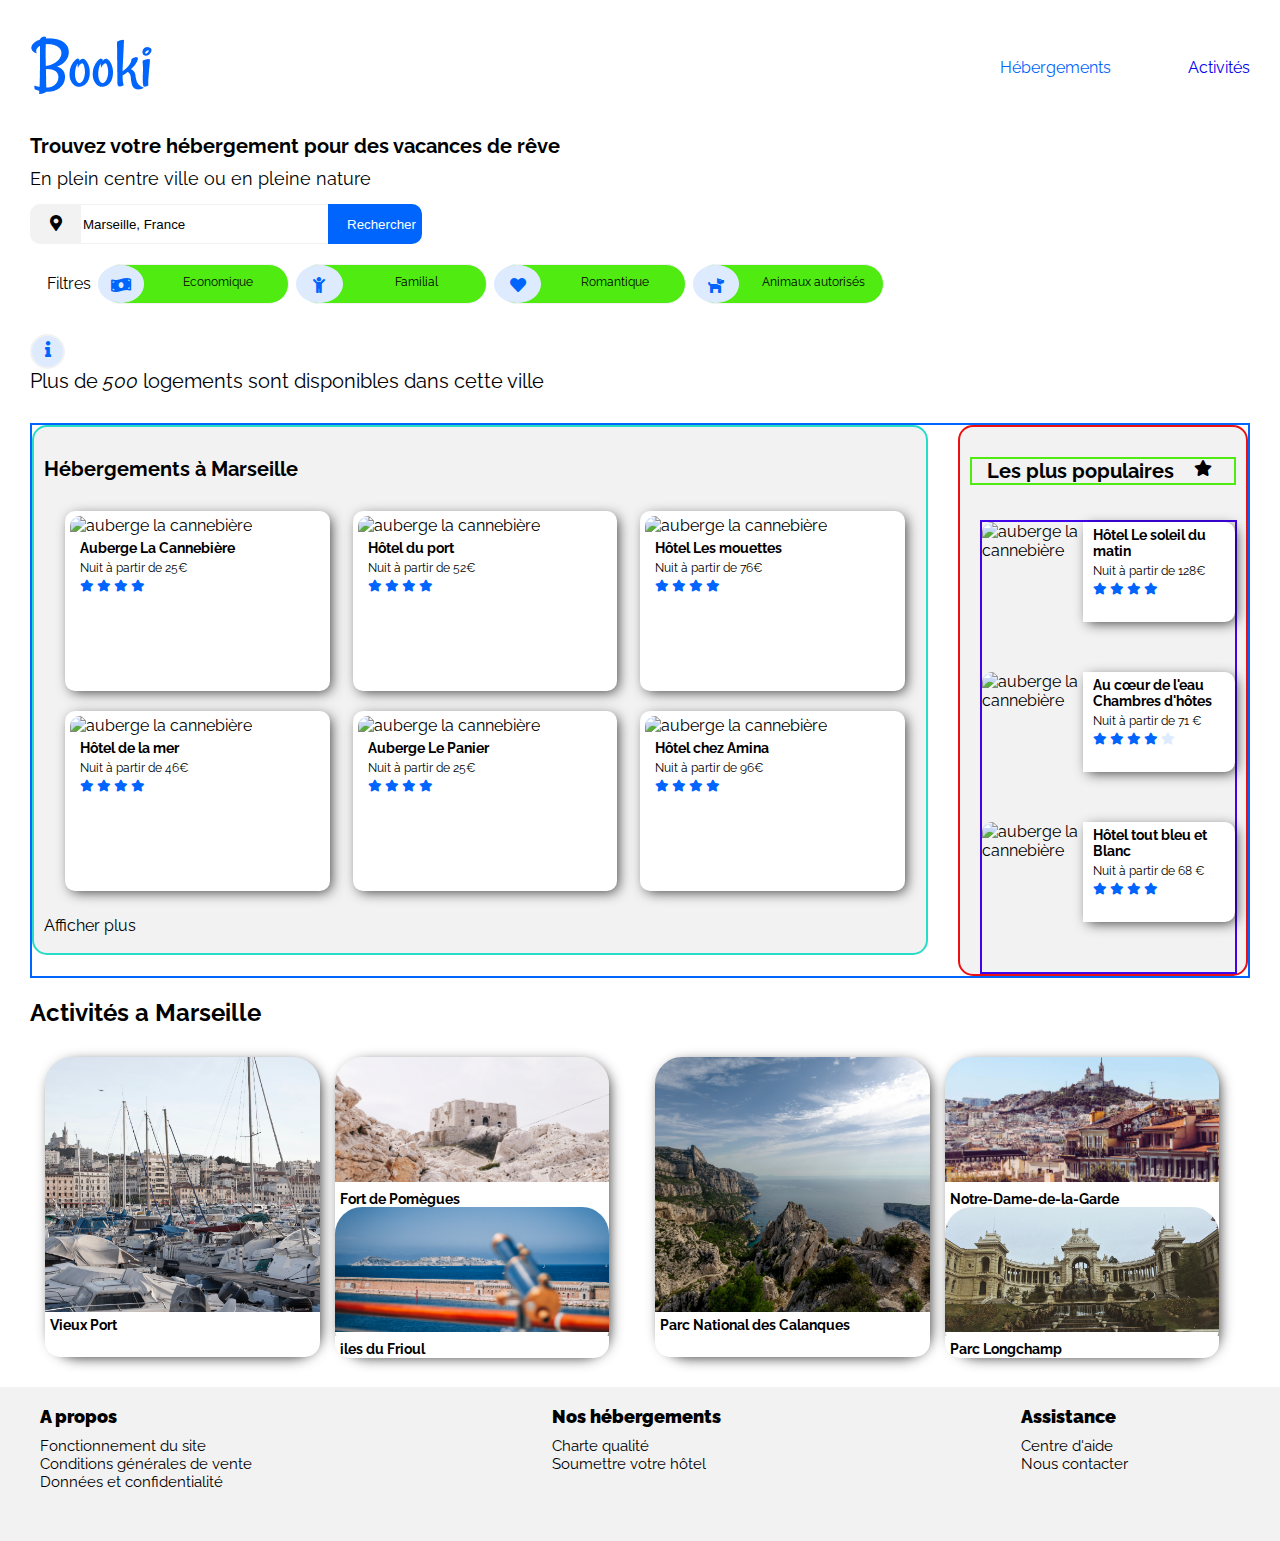
==== commit 3e7af01f: "correction du style" ====
--- a/index.html
+++ b/index.html
@@ -18,9 +18,6 @@
             <a class="activite" href="#">Activités</a>
         </nav>
     </header>
-
-
-
     <main class="main">
 
         <section id="info">
@@ -30,9 +27,9 @@
                 </div>
                 <div class="hedear-search">
                         <div class="localisation-icon"><i class="fas fa-map-marker-alt"></i></div>
-                        <form action="" method="post" class="search">
-                            <input class="input-search" name="rechercher"  type="text" placeholder="Marseille, France" value="Marseille, France">
-                          <button class="search-button"><i class="fas fa-search"></i><label for="">Rechercher</label> </button>    
+                        <form action="#" method="post" class="search">
+                            <input class="input-search" id="recher" name="rechercher"  type="text" placeholder="Marseille, France" value="Marseille, France">
+                          <button class="search-button"><i class="fas fa-search"></i><span>Rechercher</span> </button>    
                         </form>
                 </div>
                 <div class="filtres">
@@ -65,7 +62,6 @@
        <section class="main-hebergements">
         <div class="hebergement-contain">   
                <h3 class="hebergement-title"> Hébergements à Marseille </h3>
-    
                 <div class="section-hebergement">
                     <div class="section-hebergement-card">
                         <img class="img-flex" src="./img/hebergements/1_xlarge/1.jpg" alt="auberge la cannebière">
@@ -233,30 +229,32 @@
                         </div>
                 </div>
                 <div class="right-section">
-                    <div class="left-section-items">
-                        <div>
+                        <div class="left-section-items">
                             <div>
-                                <img src="./img/activites/1_xlarge/kilyan-sockalingum-NR8-cBCN3aI-unsplash.jpg" alt="" class="flex-img">    
-                            </div>
-                            <h2 class="card-footer"> Parc National des Calanques</h2>
-                        </div>
-                   </div>
-                   <div class="right-section-items"> 
-                    <div class="container-img">
-                        <div class="container-pomegue">
-                            <img class="flex-img pomegue" src="./img/activites/1_xlarge/florian-wehde-xW9e8gdotxI-unsplash.jpg" alt="auberge la cannebière">
-                            <h2 class="card-footer">Notre-Dame-de-la-Garde</h2>
-                        </div>
-                    </div>
-                    <div class="container-img">
-                        <div class="container-pomegue">
-                            <img class="flex-img frioul" src="./img/activites/1_xlarge/lena-paulin-wH2-EJoDcV0-unsplash.jpg" alt="auberge la cannebière">
-                            <h2 class="card-footer"> Parc Longchamp</h2>
-                        </div>
-                    </div> 
-                </div>
-    </section>
-    </main>
+                                <div>
+                                    <img src="./img/activites/1_xlarge/kilyan-sockalingum-NR8-cBCN3aI-unsplash.jpg" alt="" class="flex-img">    
+                                </div>
+                                <h2 class="card-footer"> Parc National des Calanques</h2>
+                            </div>
+                    </div>
+                    <div class="right-section-items"> 
+                        <div class="container-img">
+                            <div class="container-pomegue">
+                                <img class="flex-img pomegue" src="./img/activites/1_xlarge/florian-wehde-xW9e8gdotxI-unsplash.jpg" alt="auberge la cannebière">
+                                <h2 class="card-footer">Notre-Dame-de-la-Garde</h2>
+                            </div>
+                        </div>
+                        <div class="container-img">
+                            <div class="container-pomegue">
+                                <img class="flex-img frioul" src="./img/activites/1_xlarge/lena-paulin-wH2-EJoDcV0-unsplash.jpg" alt="auberge la cannebière">
+                                <h2 class="card-footer"> Parc Longchamp</h2>
+                            </div>
+                        </div> 
+                    </div>
+                </div>
+            </div>
+         </section>
+       </main>
     <footer class="footer">
        <div class="footer-apropos">
             <h3><strong>A propos</strong></h3>
--- a/css/styles.css
+++ b/css/styles.css
@@ -4,7 +4,7 @@
 /* ======================IMPORTATION DE LA POLICE DU SITE========================= */
 
 /* =================== STYLE GENERAL ============================================ */
-  @import url('https://fonts.googleapis.com/css2?family=Raleway:ital,wght@0,300;0,500;1,200&display=swap');
+@import url('https://fonts.googleapis.com/css2?family=Raleway:ital,wght@0,300;0,500;1,200&display=swap');
 
 @media screen and (min-width:992px) {
     html{
@@ -15,11 +15,13 @@
     *, *::before, *::after{
         box-sizing: inherit;
     }
-    
+    .cote{
+        background: #f21111;
+    }
     body{
          background: #FFF; 
         /* margin: 20px 30px; */
-        margin: 0;
+         margin: 0;
         font-family: 'Raleway', sans-serif;
     }
      img {
@@ -28,8 +30,6 @@
       } 
     /* ================================== HEADER ========================================== */
     
-    
-    
     .header{
         display: flex;
         justify-content: space-between;
@@ -37,12 +37,12 @@
     
     .header-logo{
         justify-content: center;
-        height: 60px;
-        width: 70px;
+        /* height: 60px;
+        width: 90px; */
     }
     .header-logo img{
-        height: 60px;
-        width: 70px;
+        /* height: 60px;
+        width: 90px; */
         object-fit: fill;
         object-position: center;
        
@@ -62,10 +62,6 @@
     .hebergement{
         color: #0065FC;
     }
-    
-    
-    
-    
     /* ============================== SECTION INFO =========================== */
     .infor{
         color: #0065FC;
@@ -94,16 +90,17 @@
     
     .localisation-icon{
         background-color: #F2F2F2;
-        width: 25px;
-        padding-left: 5px;
-        padding-top: 7px;
+        width: 50px;
+        height: 40px;
+        padding-left: 20px;
+        padding-top: 10px;
         border-top-left-radius:10px ;
         border-bottom-left-radius: 10px;
     }
     
     .input-search{
         margin-right: 0;
-        height: 35px;
+        height: 40px;
         border-left:1px solid #F2F2F2; ;
         border-top: 1px solid #F2F2F2;
         border-bottom: 1px solid #F2F2F2;
@@ -111,7 +108,7 @@
         
     }
     .search-button{ 
-        height: 35px;
+        height: 40px;
         margin-left: -6px;
         background: #0065FC;
         color: #FFFFFF;
@@ -139,26 +136,8 @@
     }
     .hedear-search span {
         height: 200px;
-        border: 5px solid #F2F2F2;
         width: 500px;
-    }
-    
-    .recherche {
-        margin: -53px 14px 0 0;
-    }
-     
-    .recherche input {
-        height: 30px;
-    }
-     
-    .recherche button {
-        border-bottom-right-radius: 3px;
-        border-top-right-radius: 3px;
-        height: 30px;
-        margin-left: -5px;
-        vertical-align: bottom;
-    }
-    
+    }    
     .filtres{
         margin-top: 20px;
         width: 70%;
@@ -168,13 +147,15 @@
     }
     
     .common-filter{ 
-        display: flex;
-        padding: 0px;
+        height: 40px;
+        display: flex;
+        padding-top: 0px;
         width: 200px;
         margin-right: 10px;
         justify-content: space-between;
         border: 1px solid #F2F2F2;
         border-radius: 20px;
+        background: #4feb11;
     }
     .filtre-title{
         width: 75px;
@@ -184,15 +165,14 @@
         margin-top: 10px;
         margin-right: 10px;
         align-content: center;
-        border: 0px;
         text-align: end;
     }
     .common-filter span{
         height: 100%;
-        padding-top: 5px;
+        padding-top: 10px;
         text-align: center;
         border: 1px solid #DEEBFF;
-        margin-left: -2px;
+        margin-left: -4px;
         border-radius: 50%;
         width: 25%;
         color: #0065FC;
@@ -200,7 +180,7 @@
     
     }
     .common-filter .common{
-        padding-top: 7px;
+        padding-top: 10px;
         width: 75%;
         font-size: 12px;
         text-align: center;
@@ -217,22 +197,30 @@
         margin-right: 10px;
     }
     .info-title{
-        display: inline;
-        font-size: 20px
+        /* background-color: #0065FC; */
+        font-size: 20px;
+        margin: 0;
+    }
+    .info-card p{
+        margin-top: 10px;
+        margin-bottom: 15px;
+       
     }
     
     /* =========================== Hebergement======================== */
     
     /* ============================== Marseille ============================ */
     .main-hebergements{
+        border: 2px solid #0065FC;
         justify-content: space-around;
         display: flex;
         align-content: center ;
     }
     
     .hebergement-contain{
+        border: 2px solid #28dcca;
         background: #F2F2F2;
-        padding: 20px 0 0 45px;
+        padding: 10px 0 0 10px;
         border-radius: 15px;
         margin-right: 30px;
         height: 530px;
@@ -310,6 +298,7 @@
         padding-top: 5px;
     }
     .popularite-container{
+        border:2px solid #eb1111;
         background: #F2F2F2;
         width: 25%;
         height: auto;
@@ -317,10 +306,11 @@
     }
     
     .popularite-title-container{
+        border:2px solid #4feb11;
         display: flex;
         justify-content: space-between;
         flex-direction: row;
-        margin:15px 10px 0 10px;
+        margin:30px 10px 20px 10px;
     }
     .popularite-title-icon i{
         width: 10px;
@@ -334,6 +324,7 @@
     }
     
     .section-populaire{
+        border:2px solid #4104ea;
         background: #F2F2F2; 
         /* background: #ffa9a9; */
         width: 90%;
@@ -342,7 +333,7 @@
         flex-direction: column;
         justify-content: space-around;
         flex-wrap: wrap;
-        margin:15px 10px 0 20px ;
+        margin:35px 10px 0 20px ;
     }
     .section-populaire-title i{
         margin-left: 100px;
@@ -377,14 +368,7 @@
     }
     
     /* ===============================================FOOTER========================================== */
-    .footer{
-        background: #F2F2F2;
-        display: flex;
-        justify-content:space-around ;
-        margin:auto;
-        height: 150px;
-        padding-top:5px;
-    }
+    
     
     .activite-contain{
         display: flex;
@@ -496,6 +480,42 @@
     .header, .main{
         margin: 20px 30px;
     }
+
+    .footer{
+        background: #F2F2F2;
+        height: auto;
+        /* border: 5px solid #050a12; */
+        display: flex;
+        flex-direction: row;
+        justify-content: flex-start;
+        padding-bottom:10px ;
+    }
+    .footer h3{
+        margin: 20px 0 10px 0;
+    }
+    .footer div{
+        margin-bottom: 20px ;
+    }
+    .footer-apropos{
+        font-size: 15px;
+        margin-right:300px ;
+        margin-left: 40px;
+        height: auto;
+        /* border: 5px solid #0065FC; */
+      
+    }
+    .footer-hébergements{
+        font-size: 15px;
+        margin-right:300px ;
+        height: auto;
+        /* border: 5px solid #00fc3b;
+  */
+    }
+    .footer-assistance{
+        font-size: 15px;
+        height: auto;
+       /* border: 5px solid #ee0860;  */
+    }
 }
 
 @media screen and (min-width:768px) and (max-width:992px) {
@@ -521,7 +541,8 @@
     }
     
     body{
-         background: #b7f22e; 
+         background: #FFF; 
+         /* background: #b7f22e;  */
         /* margin: 20px 30px; */
         margin: 0;
         font-family: 'Raleway', sans-serif;
@@ -1000,7 +1021,7 @@
     } 
 
     .header, .main{
-        margin: 20px 30px;
+        margin: 10px 30px 20px 30px ;
     }
     
 }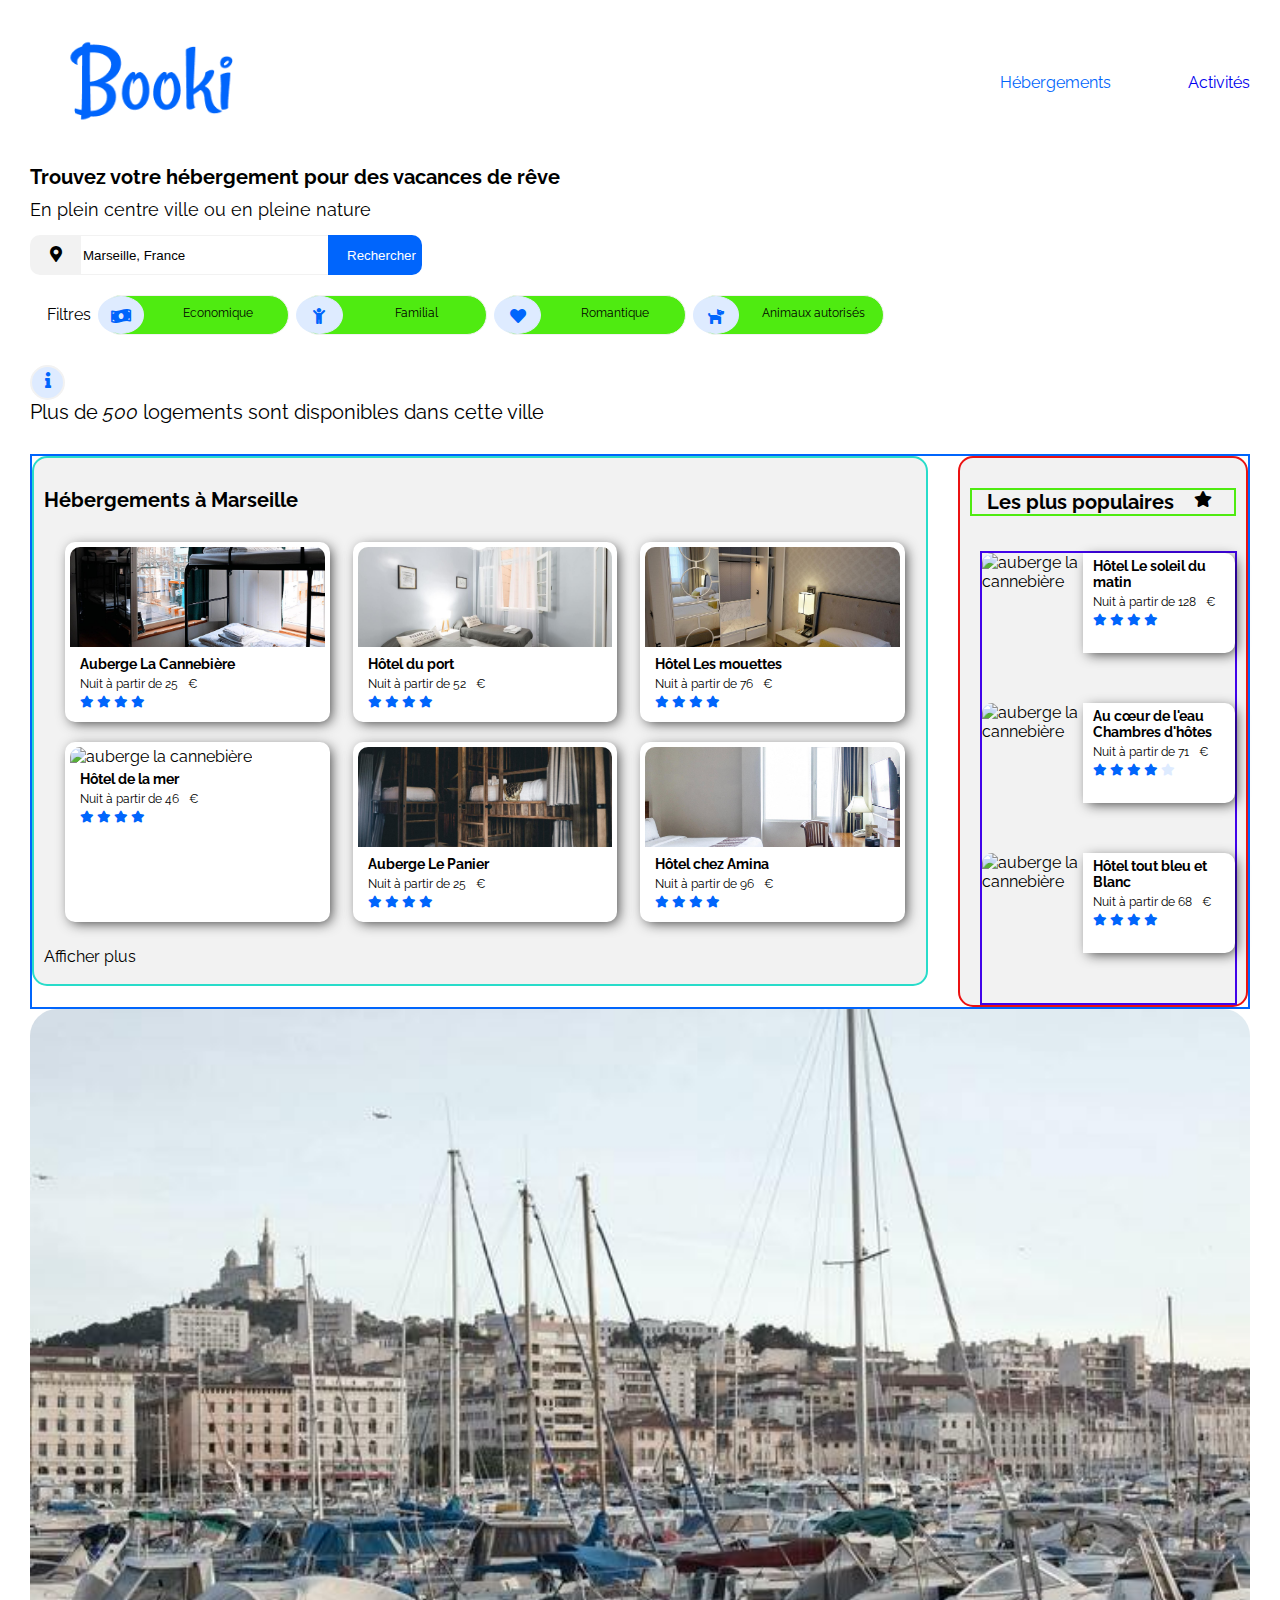
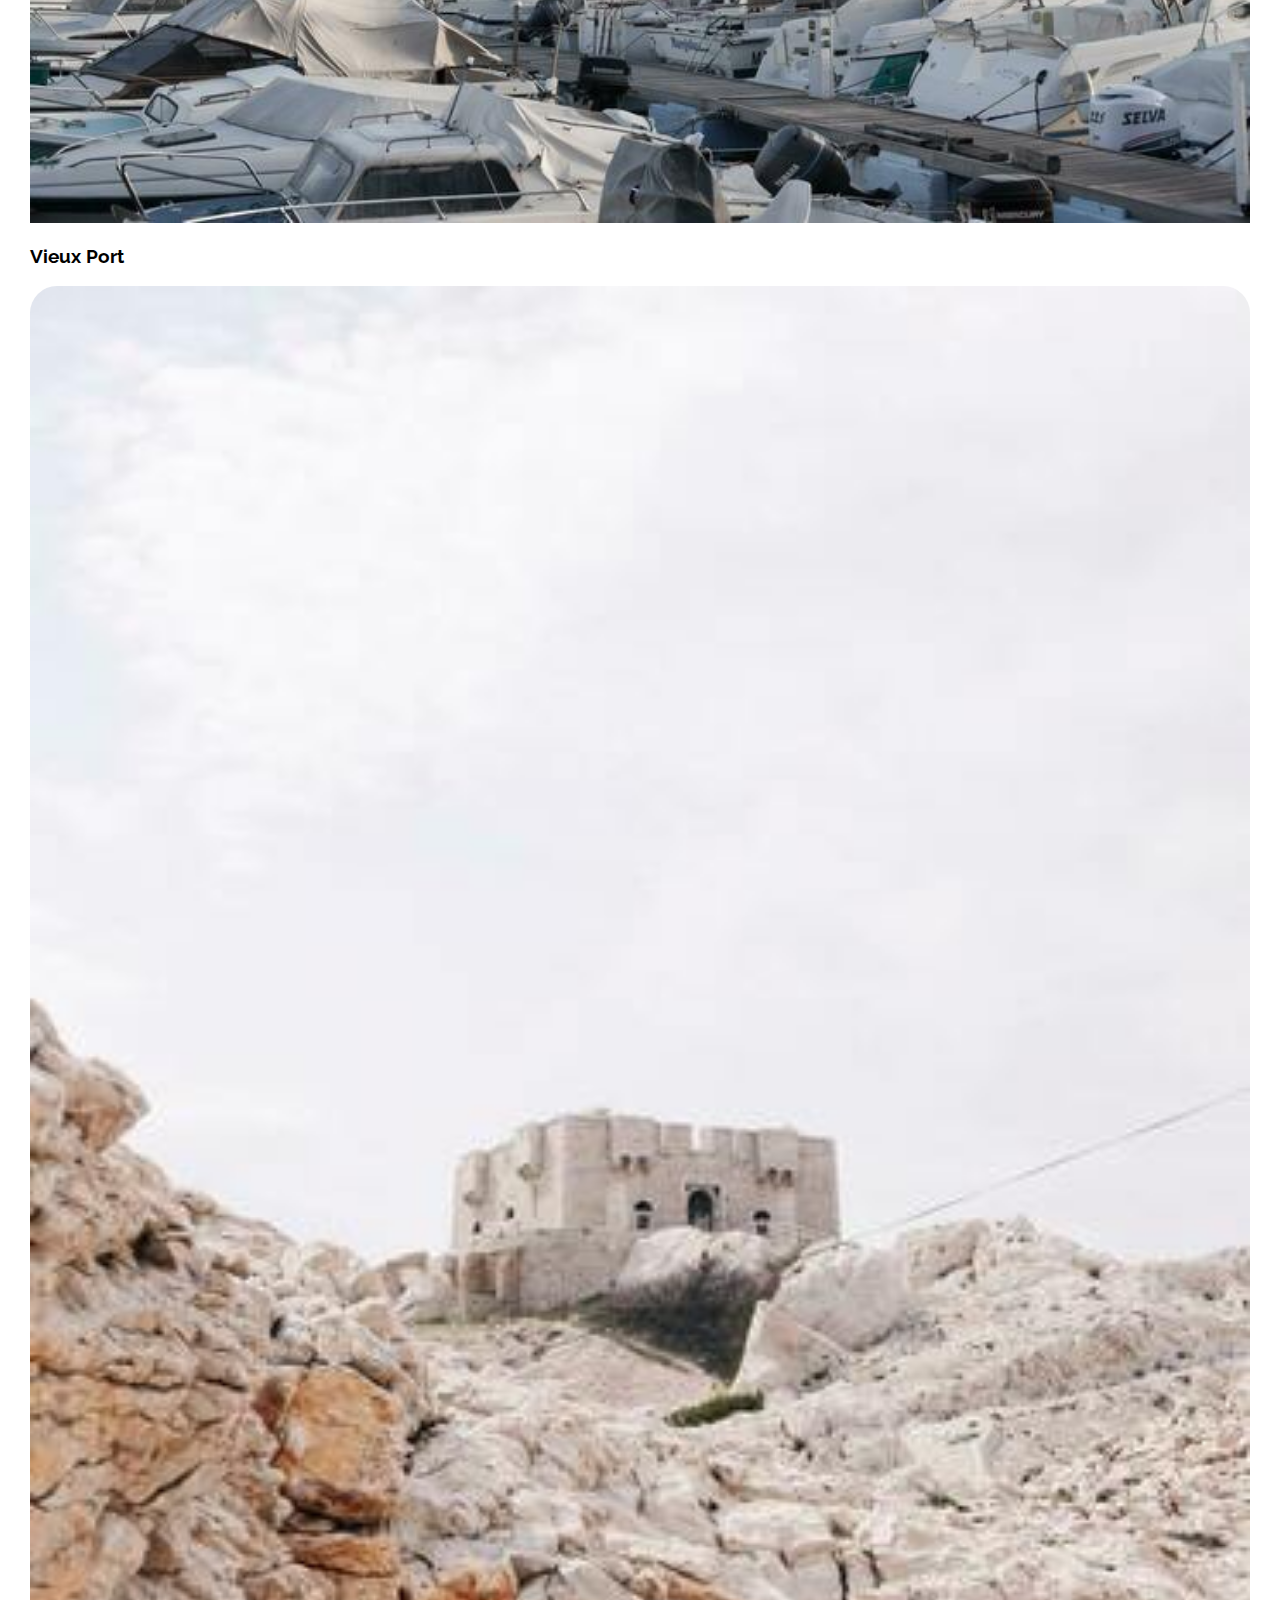
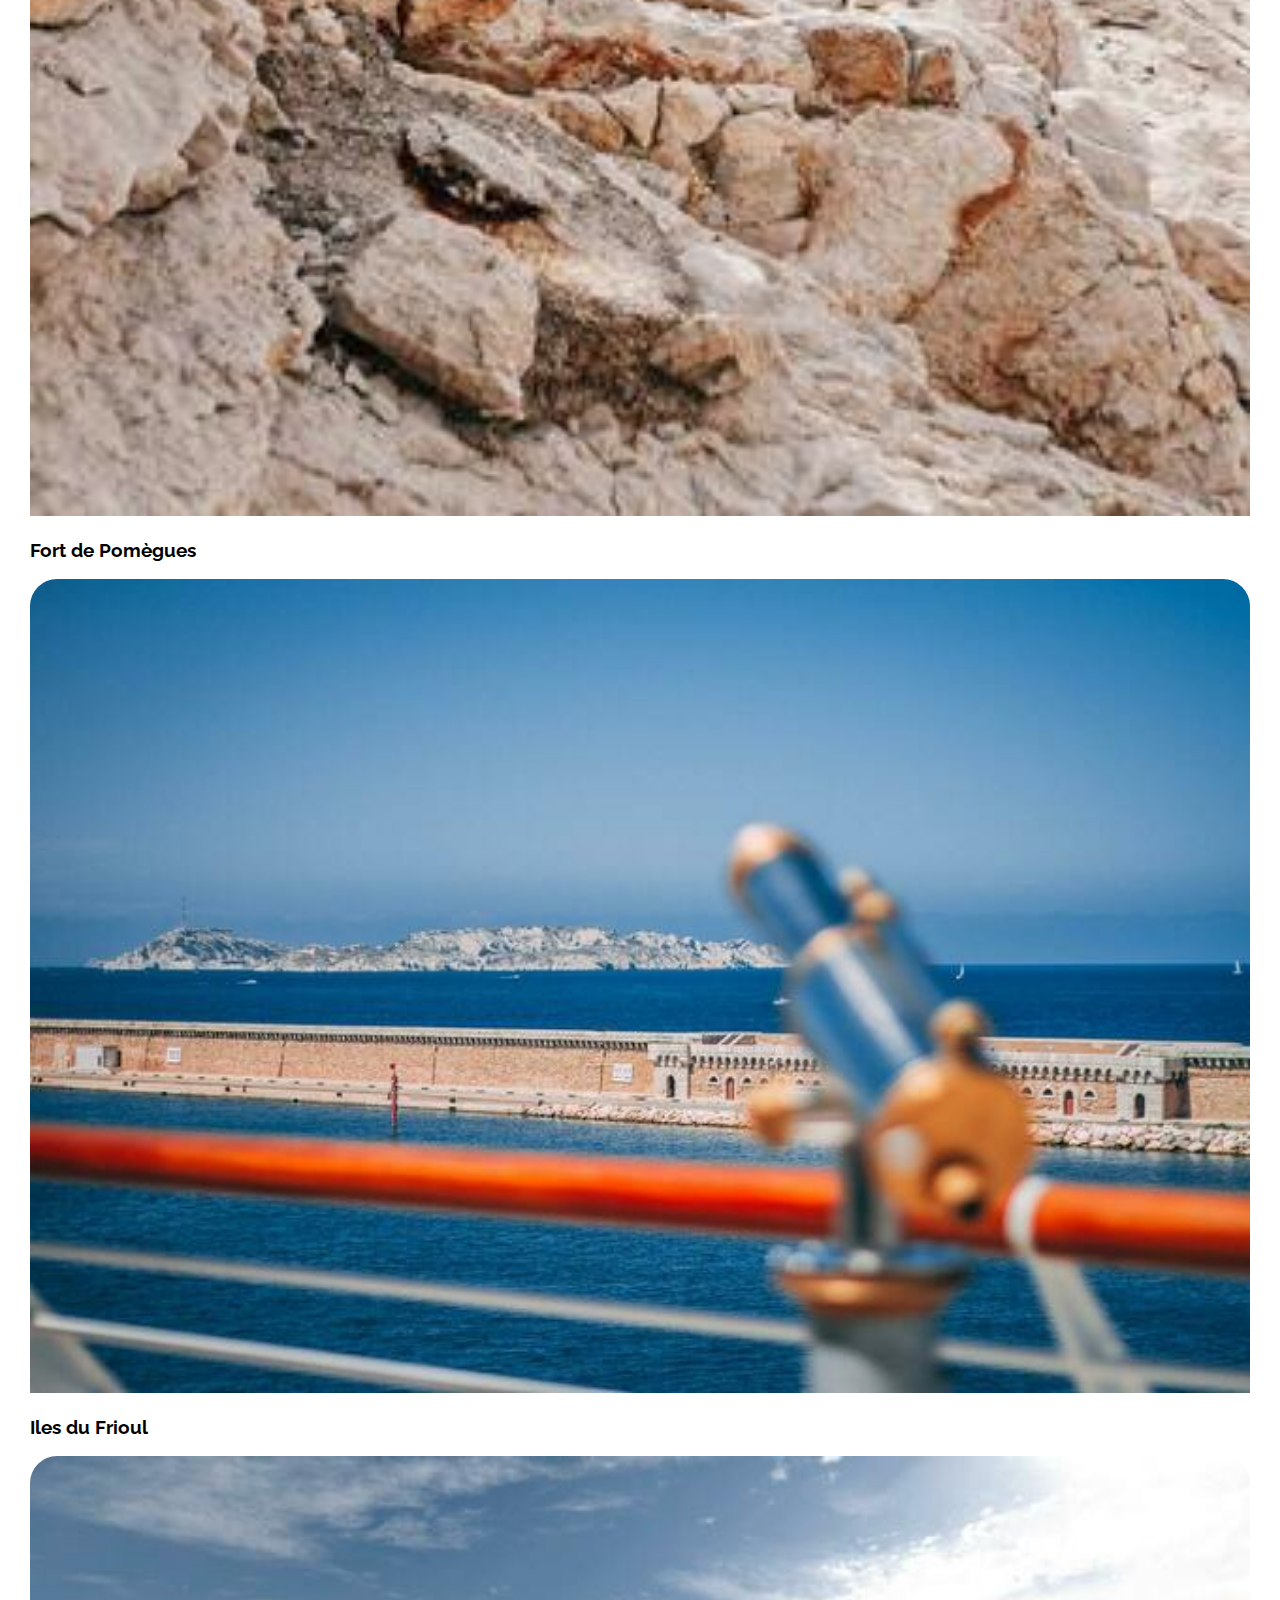
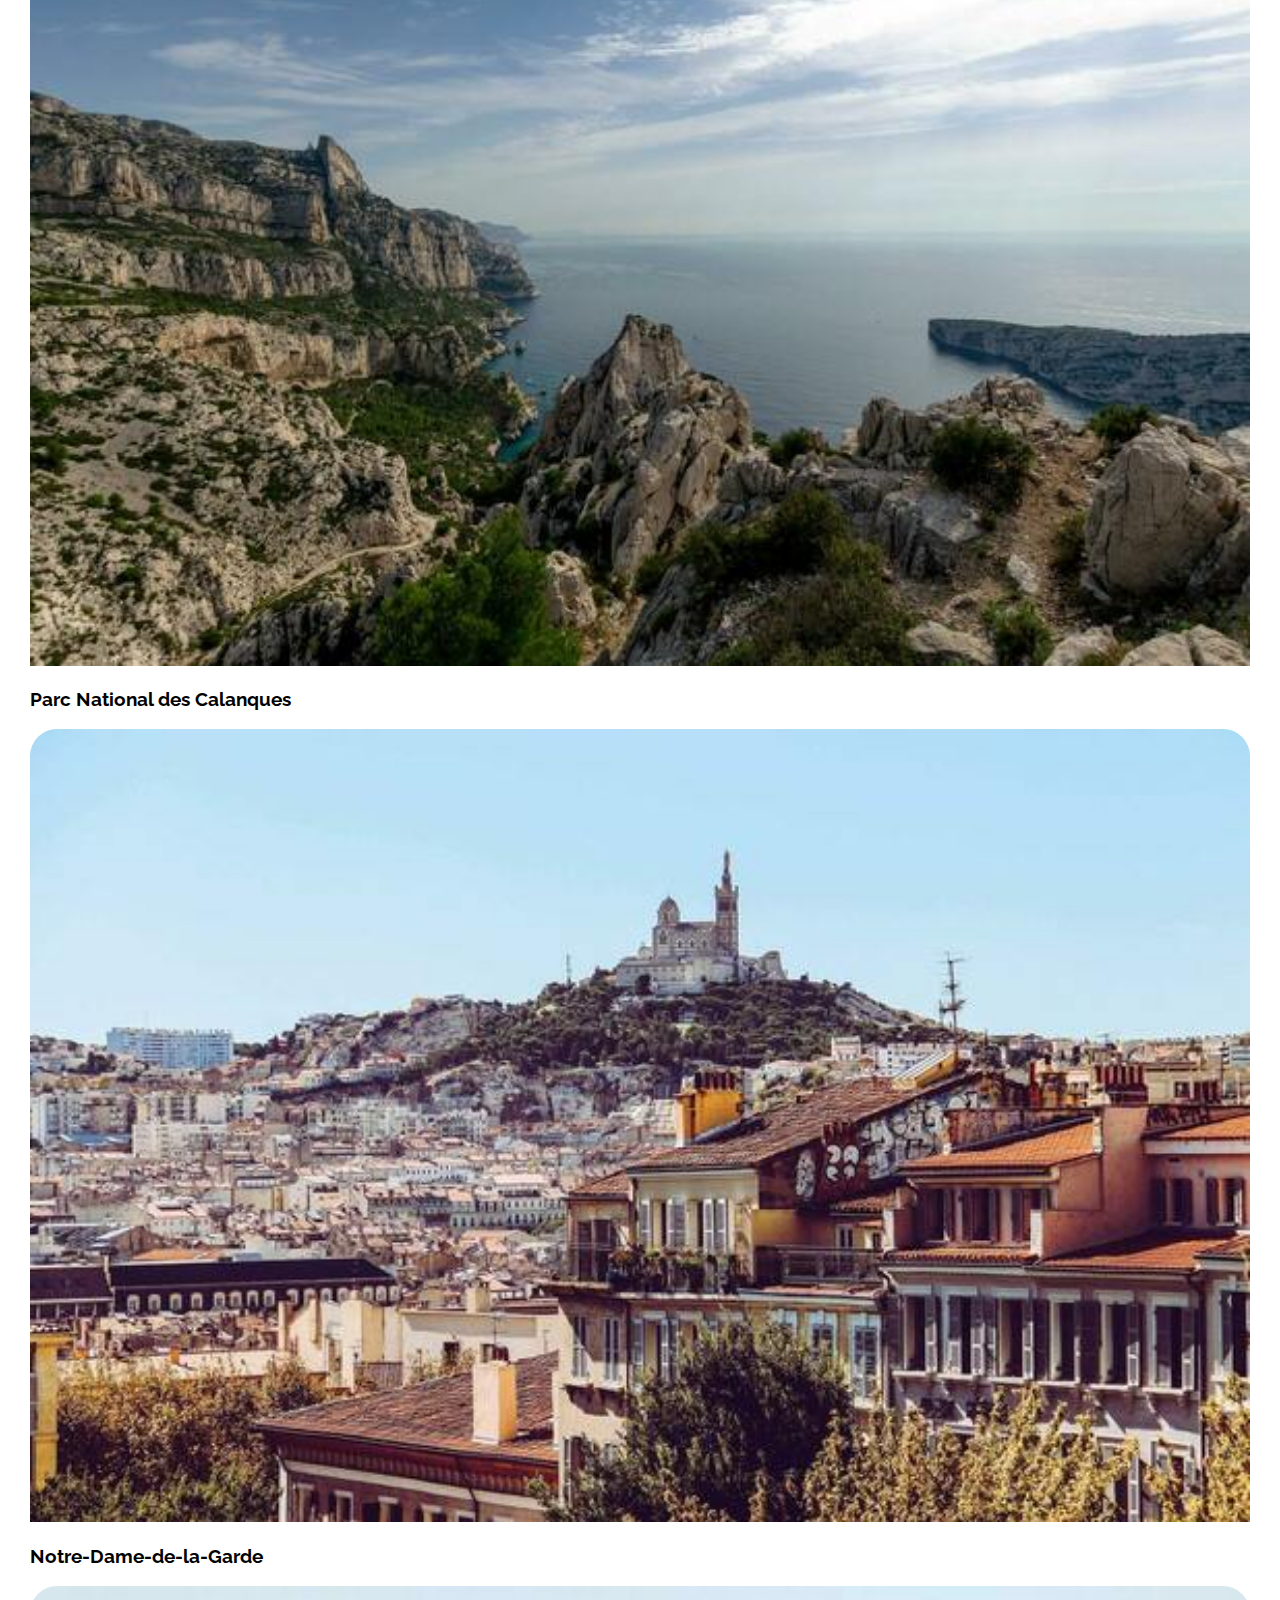
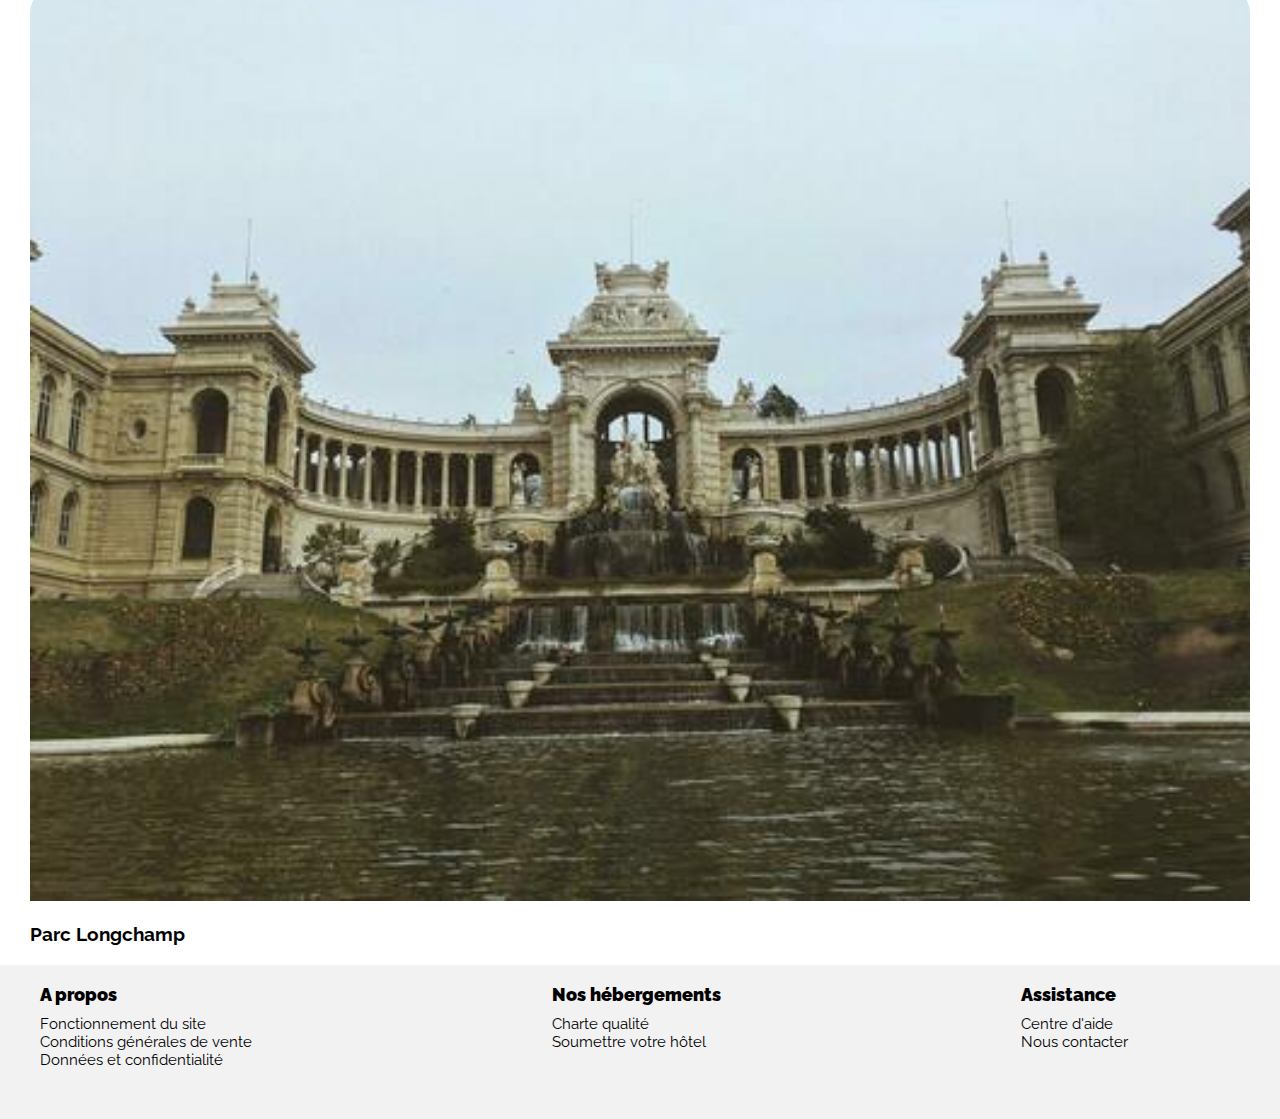
==== commit 56c873a7: "ajout de la librairie font awosome au projet pour gerer les icons du site" ====
--- a/index.html
+++ b/index.html
@@ -11,7 +11,7 @@
 <body>
     <header class="header">
         <div class="header-logo">
-            <img src="./img/logo/Booki.png" alt="image du logo">
+            <img srcset="./img/logo/Booki.png 191w, ./img/logo/Booki@3x.png 285w" sizes="20vw" src="./img/logo/Booki@3x.png" alt="image du logo">
         </div>
         <nav class="headers-nav">
             <a class="hebergement" href="#">Hébergements</a>
@@ -19,7 +19,6 @@
         </nav>
     </header>
     <main class="main">
-
         <section id="info">
                 <div class="info-card">
                     <h1 class="info-title"> Trouvez votre hébergement pour des vacances de rêve</h1>
@@ -54,90 +53,120 @@
                 </div>
                 </div>
 
-                <div class="infos">
+            <div class="infos">
                 <div class="info-icon"><i class="fas fa-info info"></i></div>
                 <div class="info-title">Plus de <em>500</em> logements sont disponibles dans cette ville</div> 
-                </div>
+            </div>
         </section>
        <section class="main-hebergements">
         <div class="hebergement-contain">   
                <h3 class="hebergement-title"> Hébergements à Marseille </h3>
                 <div class="section-hebergement">
                     <div class="section-hebergement-card">
-                        <img class="img-flex" src="./img/hebergements/1_xlarge/1.jpg" alt="auberge la cannebière">
+                        <img class="img-flex"
+                        srcset="./img/hebergements/1_xlarge/1.jpg 5993w,
+                                ./img/hebergements/2_large/marcus-loke-WQJvWU_HZFo-unsplash.jpg 2997w,
+                                ./img/hebergements/3_medium/marcus-loke-WQJvWU_HZFo-unsplash.jpg 1499w,
+                                ./img/hebergements/4_small/marcus-loke-WQJvWU_HZFo-unsplash.jpg 750w"       
+                        src="./img/hebergements/1_xlarge/1.jpg" alt="auberge la cannebière">
                         <div class="data">
                             <h2 class="card-title"> Auberge La Cannebière</h2>
-                            <p class="card-price"> Nuit à partir de 25€ </p>
-                            <span class="card-star">
-                                <i class="fa fa-star" aria-hidden="true"></i>
-                                <i class="fa fa-star" aria-hidden="true"></i>
-                                <i class="fa fa-star" aria-hidden="true"></i>
-                                <i class="fa fa-star" aria-hidden="true"></i>
-                                <i class="fa fa-star-o" aria-hidden="true"></i>
-                            </span>
-                        </div>
-                    </div>
-                    <div class="section-hebergement-card">
-                        <img class="img-flex" src="./img/hebergements/1_xlarge/2.jpg" alt="auberge la cannebière">
+                            <p class="card-price"> Nuit à partir de 25<span class="symbole-euro">€</span> </p>
+                            <span class="card-star">
+                                <i class="fa fa-star" aria-hidden="true"></i>
+                                <i class="fa fa-star" aria-hidden="true"></i>
+                                <i class="fa fa-star" aria-hidden="true"></i>
+                                <i class="fa fa-star" aria-hidden="true"></i>
+                                <i class="fa fa-star-o" aria-hidden="true"></i>
+                            </span>
+                        </div>
+                    </div>
+                    <div class="section-hebergement-card">
+                        <img class="img-flex" 
+                          srcset="./img/hebergements/1_xlarge/2.jpg 4572w, 
+                                  ./img/hebergements/2_large/fred-kleber-gTbaxaVLvsg-unsplash.jpg 2736w,
+                                  ./img/hebergements/3_medium/fred-kleber-gTbaxaVLvsg-unsplash.jpg 1368w,
+                                  ./img/hebergements/4_small/fred-kleber-gTbaxaVLvsg-unsplash.jpg 640w"
+                           src="./img/hebergements/1_xlarge/2.jpg" alt="auberge la cannebière">
                         <div class="data">
                             <h2 class="card-title"> Hôtel du port</h2>
-                            <p class="card-price"> Nuit à partir de 52€ </p>
-                            <span class="card-star">
-                                <i class="fa fa-star" aria-hidden="true"></i>
-                                <i class="fa fa-star" aria-hidden="true"></i>
-                                <i class="fa fa-star" aria-hidden="true"></i>
-                                <i class="fa fa-star" aria-hidden="true"></i>
-                                <i class="fa fa-star-o" aria-hidden="true"></i>
-                            </span>
-                        </div>
-                    </div>
-                    <div class="section-hebergement-card">
-                        <img class="img-flex" src="./img/hebergements/1_xlarge/3.jpg" alt="auberge la cannebière">
+                            <p class="card-price"> Nuit à partir de 52<span class="symbole-euro">€</span></p>
+                            <span class="card-star">
+                                <i class="fa fa-star" aria-hidden="true"></i>
+                                <i class="fa fa-star" aria-hidden="true"></i>
+                                <i class="fa fa-star" aria-hidden="true"></i>
+                                <i class="fa fa-star" aria-hidden="true"></i>
+                                <i class="fa fa-star-o" aria-hidden="true"></i>
+                            </span>
+                        </div>
+                    </div>
+                    <div class="section-hebergement-card">
+                        <img class="img-flex" 
+                        srcset="./img/hebergements/1_xlarge/3.jpg
+                                ./img/hebergements/2_large/reisetopia-B8WIgxA_PFU-unsplash.jpg 3000px,
+                                ./img/hebergements/3_medium/reisetopia-B8WIgxA_PFU-unsplash.jpg 1500w,
+                                ./img/hebergements/4_small/reisetopia-B8WIgxA_PFU-unsplash.jpg 750w"
+                        src="./img/hebergements/1_xlarge/3.jpg" alt="auberge la cannebière">
                         <div class="data">
                             <h2 class="card-title"> Hôtel Les mouettes</h2>
-                            <p class="card-price"> Nuit à partir de 76€ </p>
-                            <span class="card-star">
-                                <i class="fa fa-star" aria-hidden="true"></i>
-                                <i class="fa fa-star" aria-hidden="true"></i>
-                                <i class="fa fa-star" aria-hidden="true"></i>
-                                <i class="fa fa-star" aria-hidden="true"></i>
-                                <i class="fa fa-star-o" aria-hidden="true"></i>
-                            </span>
-                        </div>
-                    </div>
-                    <div class="section-hebergement-card">
-                        <img class="img-flex mer" src="./img/hebergements/1_xlarge/4.jpg" alt="auberge la cannebière">
+                            <p class="card-price"> Nuit à partir de 76<span class="symbole-euro">€</span> </p>
+                            <span class="card-star">
+                                <i class="fa fa-star" aria-hidden="true"></i>
+                                <i class="fa fa-star" aria-hidden="true"></i>
+                                <i class="fa fa-star" aria-hidden="true"></i>
+                                <i class="fa fa-star" aria-hidden="true"></i>
+                                <i class="fa fa-star-o" aria-hidden="true"></i>
+                            </span>
+                        </div>
+                    </div>
+                    <div class="section-hebergement-card">
+                        <img class="img-flex mer" 
+                             srcset="./img/hebergements/1_xlarge/4.jpg 4000px,
+                             ./img/hebergements/2_large/annie-spratt-Eg1qcIitAuA-unsplash.jpg 2000px,
+                             ./img/hebergements/3_medium/annie-spratt-Eg1qcIitAuA-unsplash.jpg 1000px,
+                             ./img/hebergements/4_small/annie-spratt-Eg1qcIitAuA-unsplash.jpg 500px"
+                        src="./img/hebergements/1_xlarge/4.jpg" alt="auberge la cannebière">
                         <div class="data">
                             <h2 class="card-title"> Hôtel de la mer</h2>
-                            <p class="card-price"> Nuit à partir de 46€ </p>
-                            <span class="card-star">
-                                <i class="fa fa-star" aria-hidden="true"></i>
-                                <i class="fa fa-star" aria-hidden="true"></i>
-                                <i class="fa fa-star" aria-hidden="true"></i>
-                                <i class="fa fa-star" aria-hidden="true"></i>
-                                <i class="fa fa-star-o" aria-hidden="true"></i>
-                            </span>
-                        </div>
-                    </div>
-                    <div class="section-hebergement-card">
-                        <img class="img-flex" src="./img/hebergements/1_xlarge/5.jpg" alt="auberge la cannebière">
+                            <p class="card-price"> Nuit à partir de 46<span class="symbole-euro">€</span> </p>
+                            <span class="card-star">
+                                <i class="fa fa-star" aria-hidden="true"></i>
+                                <i class="fa fa-star" aria-hidden="true"></i>
+                                <i class="fa fa-star" aria-hidden="true"></i>
+                                <i class="fa fa-star" aria-hidden="true"></i>
+                                <i class="fa fa-star-o" aria-hidden="true"></i>
+                            </span>
+                        </div>
+                    </div>
+                    <div class="section-hebergement-card">
+                        <img class="img-flex" 
+                           srcset="./img/hebergements/1_xlarge/5.jpg
+                           ./img/hebergements/2_large/nicate-lee-kT-ZyaiwBe0-unsplash.jpg 2606w,
+                           ./img/hebergements/3_medium/nicate-lee-kT-ZyaiwBe0-unsplash.jpg 1303w,
+                           ./img/hebergements/4_small/nicate-lee-kT-ZyaiwBe0-unsplash.jpg 652w"
+                           src="./img/hebergements/1_xlarge/5.jpg" alt="auberge la cannebière">
                         <div class="data">
                             <h2 class="card-title"> Auberge Le Panier</h2>
-                            <p class="card-price"> Nuit à partir de 25€ </p>
-                            <span class="card-star">
-                                <i class="fa fa-star" aria-hidden="true"></i>
-                                <i class="fa fa-star" aria-hidden="true"></i>
-                                <i class="fa fa-star" aria-hidden="true"></i>
-                                <i class="fa fa-star" aria-hidden="true"></i>
-                                <i class="fa fa-star-o" aria-hidden="true"></i>
-                            </span>
-                        </div>
-                    </div>
-                    <div class="section-hebergement-card">
-                        <img class="img-flex amina" src="./img/hebergements/1_xlarge/6.jpg" alt="auberge la cannebière">
+                            <p class="card-price"> Nuit à partir de 25<span class="symbole-euro">€</span> </p>
+                            <span class="card-star">
+                                <i class="fa fa-star" aria-hidden="true"></i>
+                                <i class="fa fa-star" aria-hidden="true"></i>
+                                <i class="fa fa-star" aria-hidden="true"></i>
+                                <i class="fa fa-star" aria-hidden="true"></i>
+                                <i class="fa fa-star-o" aria-hidden="true"></i>
+                            </span>
+                        </div>
+                    </div>
+                    <div class="section-hebergement-card">
+                        <img class="img-flex amina"
+                             srcset="./img/hebergements/1_xlarge/6.jpg 3888w,
+                             ./img/hebergements/2_large/febrian-zakaria-M6S1WvfW68A-unsplash.jpg 1944w,
+                             ./img/hebergements/3_medium/febrian-zakaria-M6S1WvfW68A-unsplash.jpg 972w,
+                             ./img/hebergements/4_small/febrian-zakaria-M6S1WvfW68A-unsplash.jpg 486w"
+                            src="./img/hebergements/1_xlarge/6.jpg" alt="auberge la cannebière">
                         <div class="data">
                             <h2 class="card-title"> Hôtel chez Amina</h2>
-                            <p class="card-price"> Nuit à partir de 96€ </p>
+                            <p class="card-price"> Nuit à partir de 96<span class="symbole-euro">€</span> </p>
                             <span class="card-star">
                                 <i class="fa fa-star" aria-hidden="true"></i>
                                 <i class="fa fa-star" aria-hidden="true"></i>
@@ -160,7 +189,7 @@
                         <img class="img-flex soleil-matin" src="./img/hebergements/1_xlarge/7.jpg" alt="auberge la cannebière">
                         <div class="data">
                             <h2 class="card-title"> Hôtel Le soleil du matin</h2>
-                            <p class="card-price"> Nuit à partir de 128€ </p>
+                            <p class="card-price"> Nuit à partir de 128<span class="symbole-euro">€</span> </p>
                             <span class="card-star">
                                 <i class="fa fa-star" aria-hidden="true"></i>
                                 <i class="fa fa-star" aria-hidden="true"></i>
@@ -174,7 +203,7 @@
                         <img class="img-flex soleil-matin" src="./img/hebergements/1_xlarge/8.jpg" alt="auberge la cannebière">
                         <div class="data">
                             <h2 class="card-title"> Au cœur  de l'eau Chambres d'hôtes</h2>
-                            <p class="card-price"> Nuit à partir de 71 € </p>
+                            <p class="card-price"> Nuit à partir de 71<span class="symbole-euro">€</span> </p>
                             <span class="card-star">
                                 <i class="fa fa-star" aria-hidden="true"></i>
                                 <i class="fa fa-star" aria-hidden="true"></i>
@@ -188,7 +217,7 @@
                         <img class="img-flex soleil-matin" src="./img/hebergements/1_xlarge/9.jpg" alt="auberge la cannebière">
                         <div class="data">
                             <h2 class="card-title"> Hôtel tout bleu et Blanc</h2>
-                            <p class="card-price"> Nuit à partir de 68 € </p>
+                            <p class="card-price"> Nuit à partir de 68<span class="symbole-euro">€</span> </p>
                             <span class="card-star">
                                 <i class="fa fa-star" aria-hidden="true"></i>
                                 <i class="fa fa-star" aria-hidden="true"></i>
@@ -201,7 +230,7 @@
                 </div>
             </div>
         </section>
-        <section>
+        <!-- <section>
             <h2>Activités a Marseille</h2>
             <div class="main-activite">
                 <div class="left-section">
@@ -253,8 +282,87 @@
                     </div>
                 </div>
             </div>
+         </section> -->
+       
+         <section class="activitess">
+            <div class="port activite-border-radus">
+                <div class="port-img-container">
+                    <img class="flex-img" 
+                    srcset="./img/activites/2_large/reno-laithienne-QUgJhdY5Fyk-unsplash.jpg 2808w,
+                    ./img/activites/3_medium/reno-laithienne-QUgJhdY5Fyk-unsplash.jpg 1404w,
+                    ./img/activites/1_xlarge/reno-laithienne-QUgJhdY5Fyk-unsplash.jpg 5616w, 
+                    ./img/activites/4_small/reno-laithienne-QUgJhdY5Fyk-unsplash.jpg 702w"
+                    sizes="302px"
+                    src="./img/activites/1_xlarge/reno-laithienne-QUgJhdY5Fyk-unsplash.jpg" alt="auberge la cannebière">
+                </div>
+                <h3 class="port-footer">Vieux Port</h3>
+            </div>
+            <div class="fort-pomegue-iles">
+                <div class="fort activite-border-radus">
+                    <div class="fort-img-container">
+                        <img class="flex-img" 
+                        srcset="./img/activites/1_xlarge/paul-hermann-QFTrLdQIRhI-unsplash.jpg 2843w,
+                        ./img/activites/2_large/paul-hermann-QFTrLdQIRhI-unsplash.jpg 1422w,
+                        ./img/activites/3_medium/paul-hermann-QFTrLdQIRhI-unsplash.jpg 711w,
+                        ./img/activites/4_small/paul-hermann-QFTrLdQIRhI-unsplash.jpg 356w,"
+                        sizes="302px"
+                        src="./img/activites/1_xlarge/paul-hermann-QFTrLdQIRhI-unsplash.jpg" alt="auberge la cannebière">
+                    </div>
+                    <h3 class="fort-footer">Fort de Pomègues</h3>
+                </div>
+                <div class="iles activite-border-radus">
+                    <div class="iles-img-container">
+                        <img class="flex-img" 
+                        srcset="./img/activites/1_xlarge/kevin-hikari-rV_Qd1l-VXg-unsplash.jpg 5184w,
+                          ./img/activites/2_large/kevin-hikari-rV_Qd1l-VXg-unsplash.jpg 2592w,
+                          ./img/activites/3_medium/kevin-hikari-rV_Qd1l-VXg-unsplash.jpg 1296w,
+                          ./img/activites/4_small/kevin-hikari-rV_Qd1l-VXg-unsplash.jpg 648w"
+                          sizes="302px"
+                        src="./img/activites/1_xlarge/kevin-hikari-rV_Qd1l-VXg-unsplash.jpg" alt="auberge la cannebière">
+                    </div>
+                    <h3 class="iles-footer">Iles du Frioul</h3>
+                </div>
+            </div>
+            <div class=" iles-frioul activite-border-radus">
+                <div class="port-img-container">
+                    <img 
+                    srcset="./img/activites/1_xlarge/kilyan-sockalingum-NR8-cBCN3aI-unsplash.jpg 4846w,
+                            ./img/activites/2_large/kilyan-sockalingum-NR8-cBCN3aI-unsplash.jpg 2423w,
+                            ./img/activites/3_medium/kilyan-sockalingum-NR8-cBCN3aI-unsplash.jpg 1296w,
+                            ./img/activites/4_small/kilyan-sockalingum-NR8-cBCN3aI-unsplash.jpg 648w"
+                            sizes="302px"
+                    src="./img/activites/1_xlarge/kilyan-sockalingum-NR8-cBCN3aI-unsplash.jpg" alt="" class="flex-img">    
+                </div>
+                <h3 class="port-footer">Parc National des Calanques</h3>
+            </div>
+            <div class="notre-dame-parc-long">
+                <div class="dame activite-border-radus">
+                    <div class="dame-img-container">
+                        <img class="flex-img"
+                        srcset="./img/activites/1_xlarge/florian-wehde-xW9e8gdotxI-unsplash.jpg 3062w,
+                        ./img/activites/2_large/florian-wehde-xW9e8gdotxI-unsplash.jpg 2356w,
+                        ./img/activites/3_medium/florian-wehde-xW9e8gdotxI-unsplash.jpg 1178w,
+                        ./img/activites/4_small/florian-wehde-xW9e8gdotxI-unsplash.jpg 589w"
+                        sizes="302px"
+                        src="./img/activites/1_xlarge/florian-wehde-xW9e8gdotxI-unsplash.jpg" alt="auberge la cannebière">
+                    </div>
+                    <h3 class="dame-footer">Notre-Dame-de-la-Garde</h3>
+                </div>
+                <div class="parc activite-border-radus">
+                    <div class="parc-img-container">
+                        <img class="flex-img" 
+                           srcset="./img/activites/1_xlarge/lena-paulin-wH2-EJoDcV0-unsplash.jpg 4032w,
+                                   ./img/activites/2_large/lena-paulin-wH2-EJoDcV0-unsplash.jpg 2016w,
+                                   ./img/activites/3_medium/lena-paulin-wH2-EJoDcV0-unsplash.jpg 1008w,
+                                   ./img/activites/4_small/lena-paulin-wH2-EJoDcV0-unsplash.jpg 504w"
+                                   sizes="302px"
+                        src="./img/activites/1_xlarge/lena-paulin-wH2-EJoDcV0-unsplash.jpg" alt="auberge la cannebière">
+                    </div>
+                    <h3 class="parc-footer">Parc Longchamp</h3>
+                </div>
+            </div>
          </section>
-       </main>
+        </main>
     <footer class="footer">
        <div class="footer-apropos">
             <h3><strong>A propos</strong></h3>
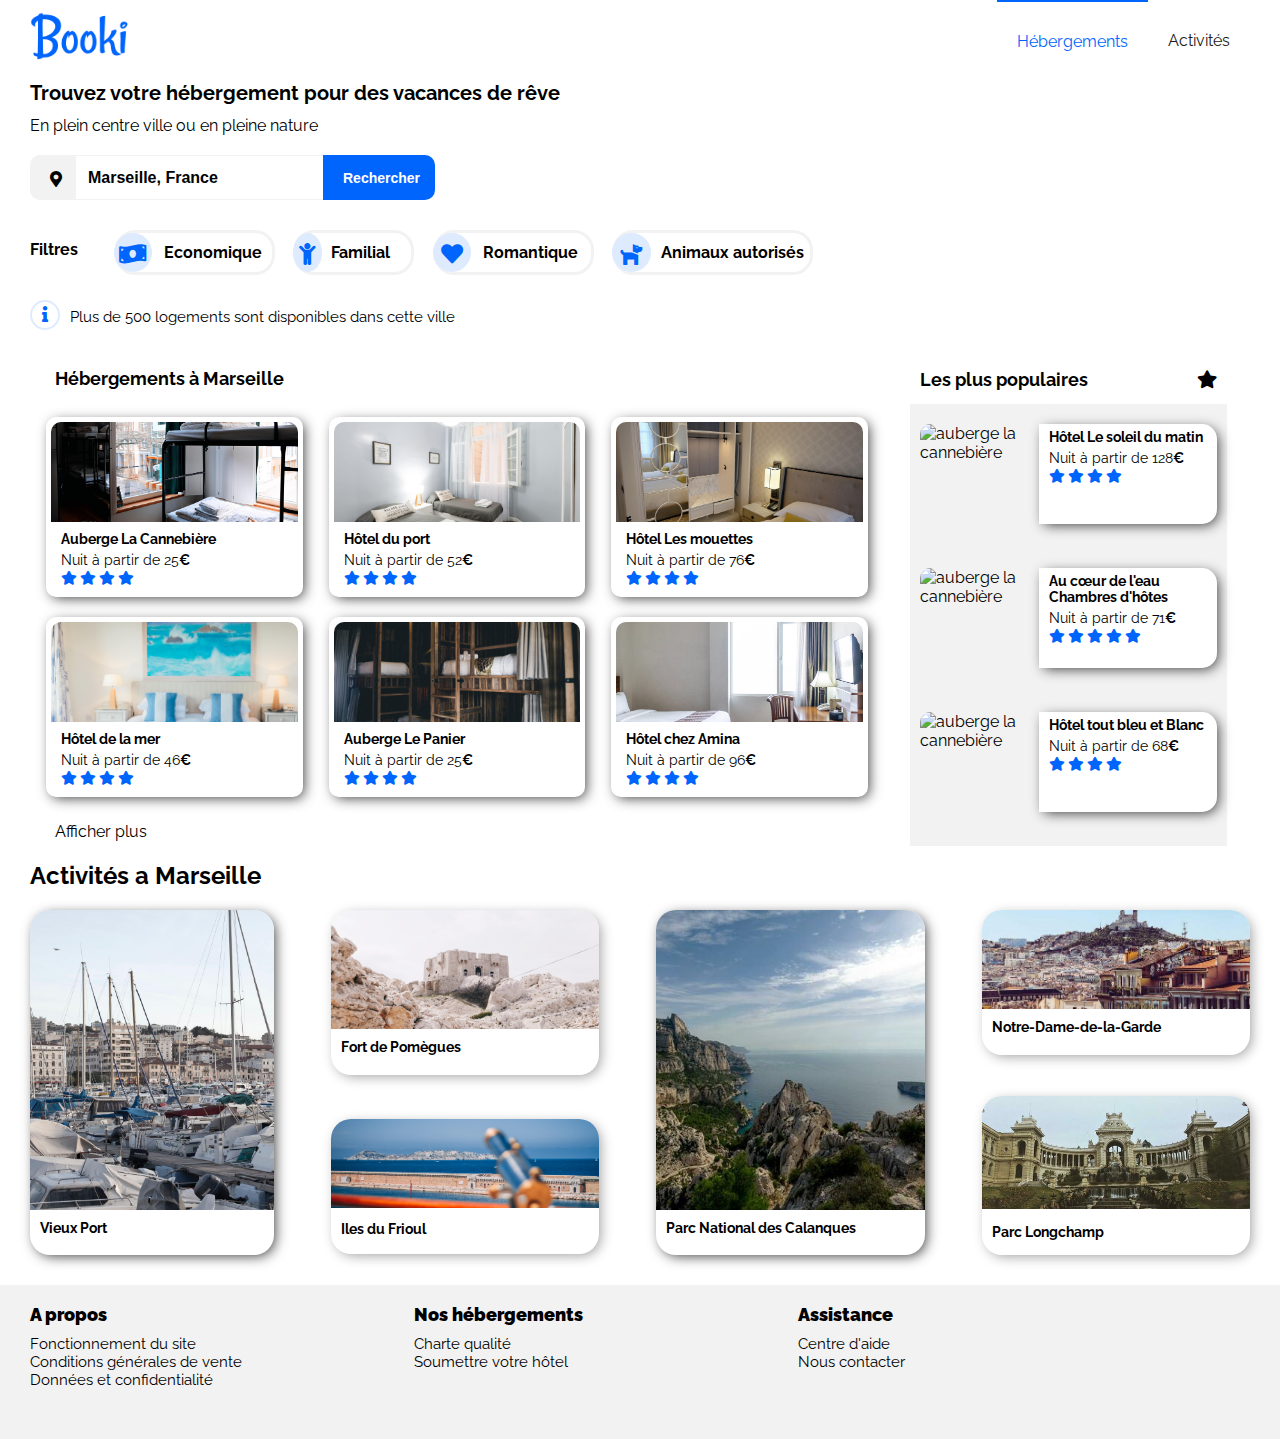
==== commit d5432b6a: "finalisation du responsive tablettes" ====
--- a/index.html
+++ b/index.html
@@ -6,17 +6,20 @@
     <meta name="Booki" content="Site permettant au usagers de trouver des hébergements et des activites dans la ville de leur choix.">
     <title>site de reservation</title>
     <link rel="stylesheet" href="./css/styles.css">
-    <link rel="stylesheet" href="https://cdnjs.cloudflare.com/ajax/libs/font-awesome/5.15.4/css/all.min.css" integrity="sha512-1ycn6IcaQQ40/MKBW2W4Rhis/DbILU74C1vSrLJxCq57o941Ym01SwNsOMqvEBFlcgUa6xLiPY/NS5R+E6ztJQ==" crossorigin="anonymous" referrerpolicy="no-referrer" />
+    <link rel="stylesheet" href="https://cdnjs.cloudflare.com/ajax/libs/font-awesome/5.15.4/css/all.min.css" integrity="sha512-1ycn6IcaQQ40/MKBW2W4Rhis/DbILU74C1vSrLJxCq57o941Ym01SwNsOMqvEBFlcgUa6xLiPY/NS5R+E6ztJQ==" crossorigin="anonymous" referrerpolicy="no-referrer">
 </head>
 <body>
-    <header class="header">
+    <header class="entete">
+       
+      <div class="header">
         <div class="header-logo">
-            <img srcset="./img/logo/Booki.png 191w, ./img/logo/Booki@3x.png 285w" sizes="20vw" src="./img/logo/Booki@3x.png" alt="image du logo">
+            <img srcset="./img/logo/Booki.png 191w, ./img/logo/Booki@3x.png 285w" sizes="8vw" src="./img/logo/Booki@3x.png" alt="image du logo">
         </div>
         <nav class="headers-nav">
-            <a class="hebergement" href="#">Hébergements</a>
-            <a class="activite" href="#">Activités</a>
+            <a class="nav-hebergement activite" href="#">Hébergements</a>
+            <a class="nav-activite" href="#">Activités</a>
         </nav>
+      </div>
     </header>
     <main class="main">
         <section id="info">
@@ -27,48 +30,48 @@
                 <div class="hedear-search">
                         <div class="localisation-icon"><i class="fas fa-map-marker-alt"></i></div>
                         <form action="#" method="post" class="search">
-                            <input class="input-search" id="recher" name="rechercher"  type="text" placeholder="Marseille, France" value="Marseille, France">
-                          <button class="search-button"><i class="fas fa-search"></i><span>Rechercher</span> </button>    
+                            <input class="input-search" id="recher" name="rechercher"  type="text" placeholder="Marseille, France">
+                          <button class="search-button"><i class="fas fa-search"></i><span>Rechercher</span></button>    
                         </form>
                 </div>
                 <div class="filtres">
-                <div class="filtre-title">
-                        <div class="filtre">Filtres</div>
-                </div>
-                <div class="filter-economique common-filter">
-                        <span><i class="fas fa-money-bill-wave"></i></span> 
-                        <div class="common">Economique</div>    
-                </div>
-                <div class="filter-familial common-filter">
-                        <span><i class="fas fa-child" aria-hidden="true"></i></span> 
-                        <div class="common">Familial</div>    
-                </div>
-                <div class="filter-romantique common-filter">
-                        <span><i class="fa fa-heart" aria-hidden="true"></i></span> 
-                        <div class="common">Romantique</div>    
-                </div>
-                <div class="filter-animaux common-filter">
-                        <span><i class="fas fa-dog"></i></span> 
-                        <div class="common animal">Animaux autorisés</div>    
-                </div>
+                    <div class="filtre-title">
+                            <div class="filtre">Filtres</div>
+                    </div>
+                    <div class="filter-economique eco common-filter">
+                            <span class="eco"><i class="fas fa-money-bill-wave"></i></span> 
+                            <div class="common eco">Economique</div>    
+                    </div>
+                    <div class="filter-familial common-filter">
+                            <span><i class="fas fa-child" aria-hidden="true"></i></span> 
+                            <div class="common">Familial</div>    
+                    </div>
+                    <div class="filter-romantique common-filter">
+                            <span><i class="fa fa-heart" aria-hidden="true"></i></span> 
+                            <div class="common">Romantique</div>    
+                    </div>
+                    <div class="filter-animaux common-filter">
+                            <span><i class="fas fa-dog"></i></span> 
+                            <div class="common animal">Animaux autorisés</div>    
+                    </div>
                 </div>
 
             <div class="infos">
-                <div class="info-icon"><i class="fas fa-info info"></i></div>
-                <div class="info-title">Plus de <em>500</em> logements sont disponibles dans cette ville</div> 
+                <div class="info-icon"><i class="fas fa-info"></i></div>
+                <div class="info-title">Plus de 500 logements sont disponibles dans cette ville</div> 
             </div>
         </section>
        <section class="main-hebergements">
-        <div class="hebergement-contain">   
-               <h3 class="hebergement-title"> Hébergements à Marseille </h3>
+        <div class="hebergement-contain">  
+                <h3 class="hebergement-title"> Hébergements à Marseille </h3>
                 <div class="section-hebergement">
                     <div class="section-hebergement-card">
-                        <img class="img-flex"
-                        srcset="./img/hebergements/1_xlarge/1.jpg 5993w,
-                                ./img/hebergements/2_large/marcus-loke-WQJvWU_HZFo-unsplash.jpg 2997w,
-                                ./img/hebergements/3_medium/marcus-loke-WQJvWU_HZFo-unsplash.jpg 1499w,
-                                ./img/hebergements/4_small/marcus-loke-WQJvWU_HZFo-unsplash.jpg 750w"       
-                        src="./img/hebergements/1_xlarge/1.jpg" alt="auberge la cannebière">
+                        <picture>
+                            <source media="(max-width: 2997px)" srcset="./img/hebergements/2_large/marcus-loke-WQJvWU_HZFo-unsplash.jpg">
+                            <source media="(max-width: 1499px)" srcset="./img/hebergements/3_medium/marcus-loke-WQJvWU_HZFo-unsplash.jpg">
+                            <source media="(max-width: 750px)" srcset="./img/hebergements/4_small/marcus-loke-WQJvWU_HZFo-unsplash.jpg">
+                            <img class="img-flex" src="./img/hebergements/1_xlarge/1.jpg" alt="photo du Parc Longchamp">
+                        </picture>
                         <div class="data">
                             <h2 class="card-title"> Auberge La Cannebière</h2>
                             <p class="card-price"> Nuit à partir de 25<span class="symbole-euro">€</span> </p>
@@ -82,12 +85,12 @@
                         </div>
                     </div>
                     <div class="section-hebergement-card">
-                        <img class="img-flex" 
-                          srcset="./img/hebergements/1_xlarge/2.jpg 4572w, 
-                                  ./img/hebergements/2_large/fred-kleber-gTbaxaVLvsg-unsplash.jpg 2736w,
-                                  ./img/hebergements/3_medium/fred-kleber-gTbaxaVLvsg-unsplash.jpg 1368w,
-                                  ./img/hebergements/4_small/fred-kleber-gTbaxaVLvsg-unsplash.jpg 640w"
-                           src="./img/hebergements/1_xlarge/2.jpg" alt="auberge la cannebière">
+                        <picture>
+                            <source media="(max-width: 2736px)" srcset="./img/hebergements/2_large/fred-kleber-gTbaxaVLvsg-unsplash.jpg">
+                            <source media="(max-width: 1368px)" srcset="./img/hebergements/3_medium/fred-kleber-gTbaxaVLvsg-unsplash.jpg">
+                            <source media="(max-width: 640px)" srcset="./img/hebergements/4_small/fred-kleber-gTbaxaVLvsg-unsplash.jpg">
+                            <img class="img-flex" src="./img/hebergements/1_xlarge/2.jpg" alt="photo du Parc Longchamp">
+                        </picture>
                         <div class="data">
                             <h2 class="card-title"> Hôtel du port</h2>
                             <p class="card-price"> Nuit à partir de 52<span class="symbole-euro">€</span></p>
@@ -101,12 +104,12 @@
                         </div>
                     </div>
                     <div class="section-hebergement-card">
-                        <img class="img-flex" 
-                        srcset="./img/hebergements/1_xlarge/3.jpg
-                                ./img/hebergements/2_large/reisetopia-B8WIgxA_PFU-unsplash.jpg 3000px,
-                                ./img/hebergements/3_medium/reisetopia-B8WIgxA_PFU-unsplash.jpg 1500w,
-                                ./img/hebergements/4_small/reisetopia-B8WIgxA_PFU-unsplash.jpg 750w"
-                        src="./img/hebergements/1_xlarge/3.jpg" alt="auberge la cannebière">
+                        <picture>
+                            <source media="(max-width: 3000px)" srcset="./img/hebergements/2_large/reisetopia-B8WIgxA_PFU-unsplash.jpg">
+                            <source media="(max-width: 1500px)" srcset="./img/hebergements/3_medium/reisetopia-B8WIgxA_PFU-unsplash.jpg">
+                            <source media="(max-width: 750px)" srcset="./img/hebergements/4_small/reisetopia-B8WIgxA_PFU-unsplash.jpg">
+                            <img  class="img-flex" src="./img/hebergements/1_xlarge/3.jpg" alt="photo du Parc Longchamp">
+                        </picture>
                         <div class="data">
                             <h2 class="card-title"> Hôtel Les mouettes</h2>
                             <p class="card-price"> Nuit à partir de 76<span class="symbole-euro">€</span> </p>
@@ -120,12 +123,12 @@
                         </div>
                     </div>
                     <div class="section-hebergement-card">
-                        <img class="img-flex mer" 
-                             srcset="./img/hebergements/1_xlarge/4.jpg 4000px,
-                             ./img/hebergements/2_large/annie-spratt-Eg1qcIitAuA-unsplash.jpg 2000px,
-                             ./img/hebergements/3_medium/annie-spratt-Eg1qcIitAuA-unsplash.jpg 1000px,
-                             ./img/hebergements/4_small/annie-spratt-Eg1qcIitAuA-unsplash.jpg 500px"
-                        src="./img/hebergements/1_xlarge/4.jpg" alt="auberge la cannebière">
+                        <picture>
+                            <source media="(max-width: 2000px)" srcset="./img/hebergements/2_large/annie-spratt-Eg1qcIitAuA-unsplash.jpg">
+                            <source media="(max-width: 1000px)" srcset="./img/hebergements/3_medium/annie-spratt-Eg1qcIitAuA-unsplash.jpg">
+                            <source media="(max-width: 500px)" srcset="./img/hebergements/4_small/annie-spratt-Eg1qcIitAuA-unsplash.jpg">
+                            <img class="img-flex mer"  src="./img/hebergements/1_xlarge/4.jpg" alt="photo du Parc Longchamp">
+                        </picture>
                         <div class="data">
                             <h2 class="card-title"> Hôtel de la mer</h2>
                             <p class="card-price"> Nuit à partir de 46<span class="symbole-euro">€</span> </p>
@@ -139,12 +142,12 @@
                         </div>
                     </div>
                     <div class="section-hebergement-card">
-                        <img class="img-flex" 
-                           srcset="./img/hebergements/1_xlarge/5.jpg
-                           ./img/hebergements/2_large/nicate-lee-kT-ZyaiwBe0-unsplash.jpg 2606w,
-                           ./img/hebergements/3_medium/nicate-lee-kT-ZyaiwBe0-unsplash.jpg 1303w,
-                           ./img/hebergements/4_small/nicate-lee-kT-ZyaiwBe0-unsplash.jpg 652w"
-                           src="./img/hebergements/1_xlarge/5.jpg" alt="auberge la cannebière">
+                        <picture>
+                            <source media="(max-width: 2606px)" srcset="./img/hebergements/2_large/nicate-lee-kT-ZyaiwBe0-unsplash.jpg">
+                            <source media="(max-width: 1303px)" srcset="./img/hebergements/3_medium/nicate-lee-kT-ZyaiwBe0-unsplash.jpg">
+                            <source media="(max-width: 652px)" srcset="./img/hebergements/4_small/nicate-lee-kT-ZyaiwBe0-unsplash.jpg">
+                            <img class="img-flex"  src="./img/hebergements/1_xlarge/5.jpg" alt="photo du Parc Longchamp">
+                        </picture>
                         <div class="data">
                             <h2 class="card-title"> Auberge Le Panier</h2>
                             <p class="card-price"> Nuit à partir de 25<span class="symbole-euro">€</span> </p>
@@ -158,12 +161,12 @@
                         </div>
                     </div>
                     <div class="section-hebergement-card">
-                        <img class="img-flex amina"
-                             srcset="./img/hebergements/1_xlarge/6.jpg 3888w,
-                             ./img/hebergements/2_large/febrian-zakaria-M6S1WvfW68A-unsplash.jpg 1944w,
-                             ./img/hebergements/3_medium/febrian-zakaria-M6S1WvfW68A-unsplash.jpg 972w,
-                             ./img/hebergements/4_small/febrian-zakaria-M6S1WvfW68A-unsplash.jpg 486w"
-                            src="./img/hebergements/1_xlarge/6.jpg" alt="auberge la cannebière">
+                        <picture>
+                            <source media="(max-width: 1944px)" srcset="./img/hebergements/2_large/febrian-zakaria-M6S1WvfW68A-unsplash.jpg">
+                            <source media="(max-width: 972px)" srcset="./img/hebergements/3_medium/febrian-zakaria-M6S1WvfW68A-unsplash.jpg">
+                            <source media="(max-width: 486px)" srcset="./img/hebergements/4_small/febrian-zakaria-M6S1WvfW68A-unsplash.jpg">
+                            <img class="img-flex amina"  src="./img/hebergements/1_xlarge/6.jpg" alt="photo du Parc Longchamp">
+                        </picture>
                         <div class="data">
                             <h2 class="card-title"> Hôtel chez Amina</h2>
                             <p class="card-price"> Nuit à partir de 96<span class="symbole-euro">€</span> </p>
@@ -179,15 +182,15 @@
                 </div>
                 <a class="plus-img" href="#"> Afficher plus </a>
             </div>
-            <div class="popularite-container">
-                <div class="popularite-title-container">
+        <div class="popularite-container">
+               <div class="popularite-title-container">
                         <h2 class="section-populaire-title">Les plus populaires</h2>
                         <span class="popularite-title-icon"><i class="fa fa-star" aria-hidden="true"></i></span> 
                 </div>
                 <div class="section-populaire">
                     <div class="section-popularite-card">
                         <img class="img-flex soleil-matin" src="./img/hebergements/1_xlarge/7.jpg" alt="auberge la cannebière">
-                        <div class="data">
+                        <div class="datas">
                             <h2 class="card-title"> Hôtel Le soleil du matin</h2>
                             <p class="card-price"> Nuit à partir de 128<span class="symbole-euro">€</span> </p>
                             <span class="card-star">
@@ -201,7 +204,7 @@
                     </div>
                     <div class="section-popularite-card">
                         <img class="img-flex soleil-matin" src="./img/hebergements/1_xlarge/8.jpg" alt="auberge la cannebière">
-                        <div class="data">
+                        <div class="datas">
                             <h2 class="card-title"> Au cœur  de l'eau Chambres d'hôtes</h2>
                             <p class="card-price"> Nuit à partir de 71<span class="symbole-euro">€</span> </p>
                             <span class="card-star">
@@ -215,7 +218,7 @@
                     </div>
                     <div class="section-popularite-card">
                         <img class="img-flex soleil-matin" src="./img/hebergements/1_xlarge/9.jpg" alt="auberge la cannebière">
-                        <div class="data">
+                        <div class="datas">
                             <h2 class="card-title"> Hôtel tout bleu et Blanc</h2>
                             <p class="card-price"> Nuit à partir de 68<span class="symbole-euro">€</span> </p>
                             <span class="card-star">
@@ -228,102 +231,46 @@
                         </div>
                     </div>
                 </div>
-            </div>
-        </section>
-        <!-- <section>
-            <h2>Activités a Marseille</h2>
-            <div class="main-activite">
-                <div class="left-section">
-                        <div class="left-section-items">
-                            <div>
-                                <div>
-                                    <img class="flex-img" src="./img/activites/1_xlarge/reno-laithienne-QUgJhdY5Fyk-unsplash.jpg" alt="auberge la cannebière">
-                               </div>
-                               <h2 class="card-footer"> Vieux Port</h2>
-                            </div>
-                        </div>
-                        <div class="right-section-items"> 
-                            <div class="container-img">
-                                <div class="container-pomegue">
-                                    <img class="flex-img pomegue" src="./img/activites/1_xlarge/paul-hermann-QFTrLdQIRhI-unsplash.jpg" alt="auberge la cannebière">
-                                    <h2 class="card-footer"> Fort de Pomègues</h2>
-                                </div>
-                            </div>
-                            <div class="container-img">
-                                <div class="container-pomegue">
-                                    <img class="flex-img frioul" src="./img/activites/1_xlarge/kevin-hikari-rV_Qd1l-VXg-unsplash.jpg" alt="auberge la cannebière">
-                                    <h2 class="card-footer"> iles du Frioul</h2>
-                                </div>
-                            </div> 
-                        </div>
-                </div>
-                <div class="right-section">
-                        <div class="left-section-items">
-                            <div>
-                                <div>
-                                    <img src="./img/activites/1_xlarge/kilyan-sockalingum-NR8-cBCN3aI-unsplash.jpg" alt="" class="flex-img">    
-                                </div>
-                                <h2 class="card-footer"> Parc National des Calanques</h2>
-                            </div>
-                    </div>
-                    <div class="right-section-items"> 
-                        <div class="container-img">
-                            <div class="container-pomegue">
-                                <img class="flex-img pomegue" src="./img/activites/1_xlarge/florian-wehde-xW9e8gdotxI-unsplash.jpg" alt="auberge la cannebière">
-                                <h2 class="card-footer">Notre-Dame-de-la-Garde</h2>
-                            </div>
-                        </div>
-                        <div class="container-img">
-                            <div class="container-pomegue">
-                                <img class="flex-img frioul" src="./img/activites/1_xlarge/lena-paulin-wH2-EJoDcV0-unsplash.jpg" alt="auberge la cannebière">
-                                <h2 class="card-footer"> Parc Longchamp</h2>
-                            </div>
-                        </div> 
-                    </div>
-                </div>
-            </div>
-         </section> -->
-       
-         <section class="activitess">
-            <div class="port activite-border-radus">
+            </div> 
+       </section>
+        <h2 class="big-title-activite">Activités a Marseille</h2>
+        <section class="activitess">
+            <div class="port  commun-phone activite-border-radus">
                 <div class="port-img-container">
-                    <img class="flex-img" 
-                    srcset="./img/activites/2_large/reno-laithienne-QUgJhdY5Fyk-unsplash.jpg 2808w,
-                    ./img/activites/3_medium/reno-laithienne-QUgJhdY5Fyk-unsplash.jpg 1404w,
-                    ./img/activites/1_xlarge/reno-laithienne-QUgJhdY5Fyk-unsplash.jpg 5616w, 
-                    ./img/activites/4_small/reno-laithienne-QUgJhdY5Fyk-unsplash.jpg 702w"
-                    sizes="302px"
-                    src="./img/activites/1_xlarge/reno-laithienne-QUgJhdY5Fyk-unsplash.jpg" alt="auberge la cannebière">
+                    <picture>
+                        <source media="(max-width: 2808px)" srcset="./img/activites/2_large/reno-laithienne-QUgJhdY5Fyk-unsplash.jpg">
+                        <source media="(max-width: 1404px)" srcset="./img/activites/3_medium/reno-laithienne-QUgJhdY5Fyk-unsplash.jpg">
+                        <source media="(max-width: 702px)" srcset="./img/activites/4_small/reno-laithienne-QUgJhdY5Fyk-unsplash.jpg">
+                        <img class="flex-img" src="./img/activites/1_xlarge/reno-laithienne-QUgJhdY5Fyk-unsplash.jpg" alt="photo du Parc Longchamp">
+                    </picture>
                 </div>
                 <h3 class="port-footer">Vieux Port</h3>
             </div>
             <div class="fort-pomegue-iles">
-                <div class="fort activite-border-radus">
+                <div class="fort activite-border-radus commun-phone">
                     <div class="fort-img-container">
-                        <img class="flex-img" 
-                        srcset="./img/activites/1_xlarge/paul-hermann-QFTrLdQIRhI-unsplash.jpg 2843w,
-                        ./img/activites/2_large/paul-hermann-QFTrLdQIRhI-unsplash.jpg 1422w,
-                        ./img/activites/3_medium/paul-hermann-QFTrLdQIRhI-unsplash.jpg 711w,
-                        ./img/activites/4_small/paul-hermann-QFTrLdQIRhI-unsplash.jpg 356w,"
-                        sizes="302px"
-                        src="./img/activites/1_xlarge/paul-hermann-QFTrLdQIRhI-unsplash.jpg" alt="auberge la cannebière">
+                        <picture>
+                            <source media="(max-width: 1422px)" srcset="./img/activites/2_large/paul-hermann-QFTrLdQIRhI-unsplash.jpg">
+                            <source media="(max-width: 711px)" srcset="./img/activites/3_medium/paul-hermann-QFTrLdQIRhI-unsplash.jpg">
+                            <source media="(max-width: 350px)" srcset="./img/activites/4_small/paul-hermann-QFTrLdQIRhI-unsplash.jpg">
+                            <img class="flex-img" src="./img/activites/1_xlarge/paul-hermann-QFTrLdQIRhI-unsplash.jpg" alt="photo du Parc Longchamp">
+                        </picture>
                     </div>
                     <h3 class="fort-footer">Fort de Pomègues</h3>
                 </div>
-                <div class="iles activite-border-radus">
+                <div class="iles activite-border-radus commun-phone">
                     <div class="iles-img-container">
-                        <img class="flex-img" 
-                        srcset="./img/activites/1_xlarge/kevin-hikari-rV_Qd1l-VXg-unsplash.jpg 5184w,
-                          ./img/activites/2_large/kevin-hikari-rV_Qd1l-VXg-unsplash.jpg 2592w,
-                          ./img/activites/3_medium/kevin-hikari-rV_Qd1l-VXg-unsplash.jpg 1296w,
-                          ./img/activites/4_small/kevin-hikari-rV_Qd1l-VXg-unsplash.jpg 648w"
-                          sizes="302px"
-                        src="./img/activites/1_xlarge/kevin-hikari-rV_Qd1l-VXg-unsplash.jpg" alt="auberge la cannebière">
+                        <picture>
+                            <source media="(max-width: 2592px)" srcset="./img/activites/2_large/kevin-hikari-rV_Qd1l-VXg-unsplash.jpg">
+                            <source media="(max-width: 1296px)" srcset="./img/activites/3_medium/kevin-hikari-rV_Qd1l-VXg-unsplash.jpg">
+                            <source media="(max-width: 648px)" srcset="./img/activites/4_small/kevin-hikari-rV_Qd1l-VXg-unsplash.jpg">
+                            <img class="flex-img" src="./img/activites/1_xlarge/kevin-hikari-rV_Qd1l-VXg-unsplash.jpg" alt="photo du Parc Longchamp">
+                        </picture>
                     </div>
                     <h3 class="iles-footer">Iles du Frioul</h3>
                 </div>
             </div>
-            <div class=" iles-frioul activite-border-radus">
+            <div class="port iles-frioul activite-border-radus commun-phone">
                 <div class="port-img-container">
                     <img 
                     srcset="./img/activites/1_xlarge/kilyan-sockalingum-NR8-cBCN3aI-unsplash.jpg 4846w,
@@ -336,7 +283,7 @@
                 <h3 class="port-footer">Parc National des Calanques</h3>
             </div>
             <div class="notre-dame-parc-long">
-                <div class="dame activite-border-radus">
+                <div class="dame activite-border-radus commun-phone">
                     <div class="dame-img-container">
                         <img class="flex-img"
                         srcset="./img/activites/1_xlarge/florian-wehde-xW9e8gdotxI-unsplash.jpg 3062w,
@@ -348,7 +295,7 @@
                     </div>
                     <h3 class="dame-footer">Notre-Dame-de-la-Garde</h3>
                 </div>
-                <div class="parc activite-border-radus">
+                <div class="parc activite-border-radus commun-phone">
                     <div class="parc-img-container">
                         <img class="flex-img" 
                            srcset="./img/activites/1_xlarge/lena-paulin-wH2-EJoDcV0-unsplash.jpg 4032w,
--- a/css/styles.css
+++ b/css/styles.css
@@ -5,8 +5,6 @@
 
 /* =================== STYLE GENERAL ============================================ */
 @import url('https://fonts.googleapis.com/css2?family=Raleway:ital,wght@0,300;0,500;1,200&display=swap');
-
-@media screen and (min-width:992px) {
     html{
         box-sizing: border-box;
         font-family: sans-serif;
@@ -15,255 +13,346 @@
     *, *::before, *::after{
         box-sizing: inherit;
     }
-    .cote{
-        background: #f21111;
-    }
     body{
-         background: #FFF; 
+         /* background: #FFF;  */
         /* margin: 20px 30px; */
          margin: 0;
         font-family: 'Raleway', sans-serif;
+    }
+    .header, .main{
+        margin: 0px 30px 0px 30px;
     }
      img {
         object-fit: cover;
         object-position: center;
       } 
     /* ================================== HEADER ========================================== */
-    
+    entete{
+        position: relative;
+    }
     .header{
+        /* border: 2px solid #000; */
         display: flex;
         justify-content: space-between;
-    }
-    
+        padding:0;
+
+    }
     .header-logo{
         justify-content: center;
-        /* height: 60px;
-        width: 90px; */
+        /* height: 60px;*/
+        width: 25%; 
+        /* border: 2px solid #f518b6; */
     }
     .header-logo img{
+        /* padding: 0px 0px 30px 0px; */
+        width: 50%; 
         /* height: 60px;
         width: 90px; */
         object-fit: fill;
         object-position: center;
-       
-    }
-
+    }
     .headers-nav{
-       width: 250px;
+       width: 30%;
        display: flex;
        align-items: center;
-       justify-content: space-between;
-    }
-    
+       justify-content: end;
+       /* border: 1px solid #f518b6; */
+       /* background-color: #f21111; */
+    }
+    .nav-hebergement{
+       /* background-color: #f21111;  */
+        color: #0065FC;
+        border-top: 2px solid #0065FC;
+        padding: 30px 20px 30px 20px;
+    }
+     .nav-activite{
+        color: #1c1d20;
+        padding: 30px 20px 30px 20px;
+     }
+     .nav-activite:hover{
+        color: #0065FC;
+        border-top: 2px solid #0065FC;
+     }
+
     .headers-nav a{
         font-weight: 400;
         text-decoration: none;
     }
-    .hebergement{
-        color: #0065FC;
-    }
-    /* ============================== SECTION INFO =========================== */
-    .infor{
-        color: #0065FC;
-        background: #DEEBFF;
-        border-radius:50%;
-        width:35px;
-        border:2px solid #F2F2F2;
-        text-align: center;
-        padding-top: 5px;
-        height: 100%;
-    }
-    
-    .main{
-        margin-top: 20px;
-    }
     .info-card h1{
       font-size: 20px;  
+      margin: 0 0 5px 0;
+      padding: 0;
     }
     .info-card P{
-        font-size: 18px;  
+        padding: 0;
+        margin: 0 0 20px 0;
+        font-size: 16px;  
+        /* background-color: #de1a1a; */
       }
+      .search{
+        height: 50px;
+      }
     
     .hedear-search{
         display: flex;
-    }
-    
-    .localisation-icon{
+        /* background-color: #000102; */
+    }
+    
+    /* .localisation-icon{
         background-color: #F2F2F2;
-        width: 50px;
-        height: 40px;
+        width: 1%;
+        height: 45px;
         padding-left: 20px;
-        padding-top: 10px;
+        padding-top: 15px;
         border-top-left-radius:10px ;
         border-bottom-left-radius: 10px;
-    }
+    } */
     
     .input-search{
         margin-right: 0;
-        height: 40px;
+        font-size: 14px;
+        height: 45px;
         border-left:1px solid #F2F2F2; ;
         border-top: 1px solid #F2F2F2;
         border-bottom: 1px solid #F2F2F2;
-        width: 250px;
+        width: 25%;
+        font-weight: bold;
+      
         
     }
-    .search-button{ 
-        height: 40px;
-        margin-left: -6px;
-        background: #0065FC;
-        color: #FFFFFF;
-        border-top-right-radius: 10px;
-        border-bottom-right-radius: 10px;
-        border: 0px;
+    .input-search::placeholder{
+       color: #000102;
+       font-weight: bold;
+       padding-left: 10px;
+       font-size: 16px;
     }
     .search-button i{ 
         opacity: 0;
     }
-    .search-button label{ 
-        margin-right: 10px;
-    }
     .img-flex{
         width: 100%;
         height: 100px;
-    }
-    .filter-elements{
-        border: 2px solid #F2F2F2;
-        padding: 10px;
-        border-radius: 20px;
-    }
-    .hedear-search{
-     padding: 0px;
     }
     .hedear-search span {
         height: 200px;
         width: 500px;
     }    
     .filtres{
-        margin-top: 20px;
-        width: 70%;
-        border: 0px solid #000;
-        display: flex;
-        justify-content: space-around;
+        font-size: 14px;
+        font-weight: bold;
+        margin: 25px 25px 25px 0;
+        width: 65%;
+        /* border: 3px solid #000; */
+        display: flex;
+        flex-wrap: wrap;
+        justify-content: space-between;
     }
     
     .common-filter{ 
-        height: 40px;
+        height: 45px;
+        font-size: 14px;
+        font-weight: bold;
         display: flex;
         padding-top: 0px;
         width: 200px;
         margin-right: 10px;
         justify-content: space-between;
-        border: 1px solid #F2F2F2;
+        border: 3px solid #F2F2F2;
         border-radius: 20px;
-        background: #4feb11;
+        /* background: #4feb11; */
     }
     .filtre-title{
         width: 75px;
         border: 0;
     }
     .filtre{
+        /* background-color: #269999;  */
+        /* border: 3px solid #bdc4fa;  */
         margin-top: 10px;
         margin-right: 10px;
+        /* margin-left: -10px; */
+        font-size: 16px;
+        font-weight: bold;
         align-content: center;
-        text-align: end;
+        text-align: start;
     }
     .common-filter span{
         height: 100%;
-        padding-top: 10px;
+        padding-top: 7px;
+        font-size: 22px;
         text-align: center;
         border: 1px solid #DEEBFF;
         margin-left: -4px;
         border-radius: 50%;
         width: 25%;
         color: #0065FC;
-        background: #DEEBFF;
-    
-    }
-    .common-filter .common{
+        /* background: #DEEBFF; */
+    
+    }
+    .common{
+        font-size: 16px;
+        font-weight: bold;
         padding-top: 10px;
-        width: 75%;
-        font-size: 12px;
+        width: 70%;
+        font-size: 16px;
+        font-weight: bold;
+        text-align: start;
+        /* border: 2px solid #f21111; */
+    }
+    /* .common-filter .romantique{
+        width: 60% !important;
+        text-align: start !important;
+    } */
+    /* .filter-animaux{
+    margin-right: 0;
+    } */
+    .common-filter .animal{
+        width: 200px;
+        padding-left: 10px;
+    }
+
+
+.filtres .filter-familial{
+  width:120px ;
+}
+.filter-economique{
+    width:160px ;
+}
+.filter-romantique{
+    width:160px ;
+}
+
+
+
+
+    .infos{
+        display: flex;
+        margin:20px 0;
+        /* background-color: #bdc4fa;
+        border: 3px solid #f21111; */
+    }
+    .info-icon{
+        color: #0065FC;
+        border: 2px solid #DEEBFF;
+        width:30px ;
+        /* background-color: #665e5e; */
+        margin-right: 10px;
+        padding-top: 3px;
         text-align: center;
-    }
-    .filter-animaux{
-    margin-right: 0;
-    }
-    .infos{
-        margin-bottom: 30px;
-        margin-top: 30px;
-    }
-    .info-icon{
-        display: inline;
-        margin-right: 10px;
+        height: 30px;
+        border-radius: 50%;
+         /* clip-path:ellipse(50% 50%);  */
     }
     .info-title{
+        padding-top: 8px;
+        height: 30px;
         /* background-color: #0065FC; */
-        font-size: 20px;
-        margin: 0;
-    }
-    .info-card p{
+        /* background: #28dcca; */
+        font-size: 15px;
+        display: inline-block;
+        text-align: center;
+    }
+    /* .info-card p{
         margin-top: 10px;
         margin-bottom: 15px;
        
-    }
+    } */
     
     /* =========================== Hebergement======================== */
     
     /* ============================== Marseille ============================ */
-    .main-hebergements{
-        border: 2px solid #0065FC;
-        justify-content: space-around;
-        display: flex;
-        align-content: center ;
-    }
+     .main-hebergements{
+        /* border: 2px solid #b832e0; */
+        /* justify-content: space-between; */
+        display: flex;
+        /* align-content: space-between ; */
+        /* height: 500Px; */
+        flex-wrap: wrap;
+        /* background-color: #000; */
+        flex-direction:row ;
+    } 
     
     .hebergement-contain{
-        border: 2px solid #28dcca;
-        background: #F2F2F2;
-        padding: 10px 0 0 10px;
+        /* border: 2px solid #28dcca; */
+        /* background: #c72222; */
+        /* padding: 10px 0 0 10px; */
         border-radius: 15px;
-        margin-right: 30px;
-        height: 530px;
+        margin-right: 20px;
+        /* height: 500px; */
+        width: 70%;
+        /* background-color: #000; */
     }
     .hebergement-title{
-       font-size: 20px;
+       padding-left:25px;
+       font-size: 18px;
        font-weight: bold;
-    }
+    } 
     .data{
         background: #FFFFFF;
-    }
-    .data h2{
+        /* padding-top: 5px;
+        padding-left: 5px; */
+        border-bottom-left-radius: 15px;
+        border-bottom-right-radius: 15px;
+    }
+    .datas{
+        height: 100px;
+        background: #FFFFFF;
+        /* padding-top: 5px;
+        padding-left: 5px; */
+        border-top-right-radius: 15px;
+        border-bottom-right-radius: 15px;
+    }
+    .data h2,.datas h2{
+        margin:0 5px ;
+        font-size:14px;
+        padding-top:5px;
+        padding-left:5px;
+    }
+    .data p ,.datas p{
         margin:0 5px ;
         font-size: 14px;
         padding-top: 5px;
         padding-left: 5px;
     }
-    .data p{
-        margin:0 5px ;
-        font-size: 12px;
-        padding-top: 5px;
-        padding-left: 5px;
-    }
-    
-    .data span{
-        margin:0 5px ;
-        font-size: 12px;
-        padding-top: 5px;
-        padding-left: 5px;
-    }
-    
+    
+    .data span,.datas span{
+        /* margin:0 0 0 5px ; */
+        font-weight: bold;
+        font-size: 14px;
+        padding: 5px 0 10px 10px;
+        color: #0065FC;
+    }
+   .data .symbole-euro, .datas .symbole-euro{
+        margin-left: -10px;
+        color: #020407;
+    }
+    .section-hebergement-card{
+        padding: 5px;
+        width: 28%;
+        margin:10px 10px;
+        border-radius: 10px;
+        flex-basis: 30%;
+        /* background: #e30a0a; */
+        height: 180px;
+        box-shadow: 3px 3px 13px -2px rgba(0,0,0,0.76);
+    }
+    .section-hebergement-card:hover{
+          transform: scale(1.1) rotate(-20deg);
+          transition: cubic-bezier(0.075, 0.82, 0.165, 1);
+    }
     .section-hebergement-card img{
         border-top-left-radius: 10px;
         border-top-right-radius: 10px;
     }
     .plus-img{
+        padding-left: 25px;
         text-decoration: none;
         color: #000;
     }
     
     .section-hebergement{
-        /* background: #f60834;
-        border: 1px solid saddlebrown; */
+       /* background: #f60834;
+        border: 1px solid saddlebrown;  */
         border-radius: 15px;
         justify-content: space-evenly;
         display: flex;
@@ -271,22 +360,7 @@
         flex-flow: row wrap;
         margin-bottom: 15px;
     }
-    .section-hebergement-card{
-        padding: 5px;
-        width: 150px;
-        margin:10px 2px;
-        border-radius: 10px;
-        flex-basis: 30%;
-        background: #FFFFFF;
-        height: 180px;
-        box-shadow: 3px 3px 13px -2px rgba(0,0,0,0.76);
-    }
-    .card-star{
-        color: #0065FC;
-    }
-    .o{
-        color: #DEEBFF;
-    }
+   
     .info{
         color: #0065FC;
         background: #DEEBFF;
@@ -298,66 +372,76 @@
         padding-top: 5px;
     }
     .popularite-container{
-        border:2px solid #eb1111;
-        background: #F2F2F2;
-        width: 25%;
+        /* border:2px solid #06551a; */
+        /* background: #17e010; */
+        width: 27%;
         height: auto;
+        padding: 0 6px;
         border-radius: 15px;
     }
     
     .popularite-title-container{
-        border:2px solid #4feb11;
+        /* border:2px solid #4feb11; */
         display: flex;
         justify-content: space-between;
         flex-direction: row;
-        margin:30px 10px 20px 10px;
+        margin-top: 5px;
+        padding: 0 10px 0 10px;
+        /* margin:30px 10px 20px 10px; */
     }
     .popularite-title-icon i{
         width: 10px;
-        padding-right: 40px;
+        font-size: 18px;
+        /* background-color: #fc00d2; */
+        padding: 15px 20px 10px 10px;
     }
     
     .section-populaire-title{
-        margin: 0; 
-        font-size: 20px;
-        margin-left: 15px;
+        margin: 14px 0 14px 0;
+        font-size: 18px;
+        padding-left: 0;
+        /* background-color: #0065FC; */
     }
     
     .section-populaire{
-        border:2px solid #4104ea;
+        /* border:5px solid #f90975; */
         background: #F2F2F2; 
+         /* background: #191818;   */
         /* background: #ffa9a9; */
-        width: 90%;
-        height: auto;
+        width: 100%;
+        height: 90%; 
         display: flex;
         flex-direction: column;
+        padding: 10px 10px 0px 10px;
         justify-content: space-around;
-        flex-wrap: wrap;
-        margin:35px 10px 0 20px ;
+        /* align-items: center; */
+        /* flex-wrap: wrap; */
+        /* margin:0px 50px 0 0px ; */
     }
     .section-populaire-title i{
         margin-left: 100px;
     }
     .section-popularite-card{
-
             display: flex;
-            margin: 0px;
-            height: 150px;
+            /* background-color: #000;
+            border: 2px solid #0065FC; */
+            height: 30%;
+            margin: 10px 0 10px 0;
     }
     .section-popularite-card img{
         width: 40%;
-        height: 100px;
+        /* height: 100%; */
         border-top-left-radius: 10px;
         border-bottom-left-radius: 10px;
     }
     
-    .section-popularite-card .data{
+    .section-popularite-card .datas{
         box-shadow: 3px 3px 13px -2px rgba(0,0,0,0.76);
         display: inline-block;
         width: 60%;
-        height: 100px;
-        border-top-right-radius: 10px;
-        border-bottom-right-radius: 10px;
+        /* height: 100%; */
+        /* border-top-right-radius: 10px;
+        border-bottom-right-radius: 10px; */
     
     }
     .section-popularite-card .data p{
@@ -365,6 +449,7 @@
     }
     .section-popularite-card .data h2{
         font-size: 14px;
+        margin: 0px;
     }
     
     /* ===============================================FOOTER========================================== */
@@ -378,7 +463,7 @@
     .section-activite{
         display: flex;
         justify-content: space-around;
-        border: 2px solid #0065FC ;
+        /* border: 2px solid #0065FC ; */
         width: 50%;
     }
     .activites{
@@ -448,8 +533,6 @@
         width: 100%;
         height: 100%;
         margin: 0;
-        border-top-left-radius: 27px;
-        border-top-right-radius: 27px;
     }
     .pomegue{
         height: 85%;
@@ -477,15 +560,176 @@
         height: 10%;
     } 
 
-    .header, .main{
-        margin: 20px 30px;
-    }
+.activite-border-radus{
+    border-radius: 20px;
+    box-shadow: 3px 3px 13px -2px rgba(251, 248, 248, 0.76);
+    overflow: hidden;
+    /* background-color: #4feb11*/
+} 
+
+.activitess{
+    margin-top: 20px;
+    padding: 0px;
+    /* background: #28dcca; */
+    /* border: 3px solid #eb1111; */
+    display: flex;
+    flex-wrap: wrap;
+    justify-content: space-between;
+    /* overflow: scroll; */
+}
+.port{
+    box-shadow: 3px 3px 13px -2px rgba(0,0,0,0.76);
+    /* height: 445px;    */
+    /* height: 345px; */
+    /* width: 22%; */
+    width: 20%;
+    margin: 0px 0px 0px 0px;
+    /* background: #000; */
+    /* overflow: scroll; */
+    /* border: 3px solid #11eb1f; */
+}
+.port-footer{
+    padding: 13px 0 0px 10px;
+    font-size: 14px;
+    border-bottom-left-radius: 20px;
+    border-bottom-right-radius: 20px;
+    margin: 0;
+    /* background: #269999; */
+    height: 46px;
+    /* border: 3px solid #e1f5e6; */
+}
+.port-img-container{
+     height: 87%; 
+    width: 100%;
+    /* background-color: #17e010; */
+ }
+
+.fort-pomegue-iles{
+    /* height: 445px;    */
+    /* height: 345px; */
+    /* width: 22%; */
+    width: 22%;
+    margin: 0px 0px 0px 0px;
+    /* background-color: #0065FC; */
+    /* background: #000; */
+    /* overflow: scroll; */
+    /* border: 3px solid #11eb1f; */
+}
+
+
+.fort{
+    box-shadow: 3px 3px 13px -2px rgba(0,0,0,0.76);
+    /* background-color: #000; */
+    /* margin-bottom: 44px; */
+    margin-bottom: 44px;
+    /* height: 236px; */
+    /* height: 165px;  */
+    /* border: 3px solid #ff58ac; */
+}
+ .fort-footer{
+    padding: 10px 0 0px 10px;
+    font-size: 14px;
+    border-bottom-left-radius: 20px;
+    border-bottom-right-radius: 20px;
+    margin: 0;
+    /* background: #54cfcf; */
+    height: auto;
+    /* border: 3px solid #e1f5e6; */
+} 
+
+
+
+.iles{
+    box-shadow: 3px 3px 13px -2px rgba(0,0,0,0.76);
+    /* height: 165px; */
+     height: 135px; 
+    /* border: 3px solid #aba5a8; */
+}
+.iles-img-container{
+    /* background: #596665; */
+    /* border: 3px solid #111512; */
+    height: 89px;
+}
+.iles-footer{
+    padding: 13px 0 0px 10px;
+    font-size: 14px;
+    border-bottom-left-radius: 20px;
+    border-bottom-right-radius: 20px;
+    margin: 0;
+    /* background: #269999; */
+    height: 46px;
+    /* border: 3px solid #e1f5e6; */
+}
+
+.dame{
+    box-shadow: 3px 3px 13px -2px rgba(0,0,0,0.76);
+    margin-bottom: 41px;
+    height: 145px;
+    /* height: 195px; */
+    /* border: 3px solid #caff58; */
+}
+
+.dame-img-container{
+    /* background: #596665; */
+    /* border: 3px solid #111512; */
+    height: 99px;
+    /* height: 139px; */
+}
+.dame-footer{
+    padding: 10px 0 0px 10px;
+    font-size: 14px;
+    border-bottom-left-radius: 20px;
+    border-bottom-right-radius: 20px;
+    margin: 0;
+    /* background: #269999; */
+    height: auto;
+    /* border: 3px solid #e1f5e6; */
+}
+
+
+
+.parc{
+    box-shadow: 3px 3px 13px -2px rgba(0,0,0,0.76);
+    height: 159px;
+    /* height: 209px; */
+    /* border: 3px solid #aba5a8; */
+}
+.parc-img-container{
+    /* background: #596665; */
+    /* border: 3px solid #111512; */
+    height: 113px;
+}
+.parc-footer{
+    padding: 15px 0 0px 10px;
+    font-size: 14px;
+    border-bottom-left-radius: 20px;
+    border-bottom-right-radius: 20px;
+    margin: 0;
+    /* background: #269999; */
+    height: 46px;
+    /* border: 3px solid #e1f5e6; */
+}
+
+.notre-dame-parc-long{
+    /* height: 445px;    */
+    /* height: 345px; */
+    /* width: 22%; */
+    /* background-color: #0065FC; */
+    width: 22%;
+    margin: 0px 0px 0px 0px;
+    /* background: #000; */
+    /* overflow: scroll; */
+    /* border: 3px solid #11eb1f; */
+}
 
     .footer{
+        margin-top: 30px;
         background: #F2F2F2;
         height: auto;
+        width: 100%;
         /* border: 5px solid #050a12; */
         display: flex;
+        flex-wrap: wrap;
         flex-direction: row;
         justify-content: flex-start;
         padding-bottom:10px ;
@@ -498,339 +742,230 @@
     }
     .footer-apropos{
         font-size: 15px;
-        margin-right:300px ;
-        margin-left: 40px;
+        width: 30%;
+        /* margin-right:30% ;*/
+        margin-left: 30px; 
         height: auto;
         /* border: 5px solid #0065FC; */
       
     }
     .footer-hébergements{
         font-size: 15px;
-        margin-right:300px ;
+        /* margin-right:300px ; */
+        width: 30%;
         height: auto;
         /* border: 5px solid #00fc3b;
   */
     }
     .footer-assistance{
         font-size: 15px;
+        width: 30%;
         height: auto;
        /* border: 5px solid #ee0860;  */
     }
-}
-
-@media screen and (min-width:768px) and (max-width:992px) {
-
-    body{
-        background: #bdc4fa; 
-       /* margin: 20px 30px; */
-       margin: 0;
-       font-family: 'Raleway', sans-serif;
-   }
-    
-}
-
-@media screen and (max-width:768px){
-
-    html{
-        box-sizing: border-box;
-        font-family: sans-serif;
-    }
-    
-    *, *::before, *::after{
-        box-sizing: inherit;
-    }
-    
-    body{
-         background: #FFF; 
-         /* background: #b7f22e;  */
-        /* margin: 20px 30px; */
-        margin: 0;
-        font-family: 'Raleway', sans-serif;
-    }
-    
-    
-    img {
-        object-fit: cover;
+
+    /* ================================== HEADER ========================================== */
+    .header-logo img{
+        /* height: 60px;
+        width: 90px; */
+        object-fit: fill;
         object-position: center;
-      }
-    /* ================================== HEADER ========================================== */
-    
-    
-    
-    .header{
-        display: flex;
-        flex-direction: column;
-        justify-content: space-between;
-        align-items: center;
-    }
-    .header-logo{
-        display: flex;
-        justify-content: center;
-        margin-bottom: 20px;
-    }
-    .header-logo img{
-        height: 100%;
-        width: 100px;
-    }
-    .headers-nav{
-       width: 250px;
-       display: flex;
-       align-items: center;
-       justify-content: space-between;
-    }
-    
+       
+    }
+
     .headers-nav a{
-        color: #000;
         font-weight: 400;
         text-decoration: none;
     }
-    
-    
-    
-    
-    /* ============================== SECTION INFO =========================== */
-    .infor{
-        color: #0065FC;
-        background: #DEEBFF;
-        border-radius:50%;
-        width:35px;
-        border:2px solid #F2F2F2;
-        text-align: center;
-        padding-top: 5px;
-        height: 100%;
-    }
-    
-    .main{
-        margin-top: 20px;
-    }
     .info-card h1{
-        font-size: 30px;  
+      font-size: 20px;  
+      margin: 0 0 5px 0;
+      padding: 0;
+    }
+    .info-card P{
+        padding: 0;
+        margin: 0 0 20px 0;
+        font-size: 16px;  
+        /* background-color: #de1a1a; */
       }
-      .info-card P{
-          font-size: 28px;  
-        }
+      .search{
+        height: 50px;
+      }
+    
     .hedear-search{
         display: flex;
-        width: 100%;
-
-    }
-    .search{
-        width: 340px;
-    }
+    }
+    
     .localisation-icon{
         background-color: #F2F2F2;
-        width: 40px;
-        padding-left: 15px;
-        padding-top: 12px;
+        width: 45px;
+        height: 45px;
+        padding-left: 20px;
+        padding-top: 15px;
         border-top-left-radius:10px ;
         border-bottom-left-radius: 10px;
     }
     
     .input-search{
-        padding-left: 15px;
         margin-right: 0;
-        height: 60px;
+        font-size: 14px;
+        height: 45px;
         border-left:1px solid #F2F2F2; ;
         border-top: 1px solid #F2F2F2;
         border-bottom: 1px solid #F2F2F2;
-        width: 300px;
+        width: 250px;
+        font-weight: bold;
         
     }
+    .input-search::placeholder{
+       color: #000102;
+       font-weight: bold;
+       padding-left: 10px;
+       font-size: 16px;
+
+    }
     .search-button{ 
-        height: 60px;
-        margin-bottom: -20px;
-        margin-left: -10px;
+        height: 45px;
+        font-size: 14px;
+        margin-left: -6px;
+        padding-right: 15px;
+        padding-left: -10px;
+        font-weight: bold;
         background: #0065FC;
         color: #FFFFFF;
-        float: right;
-        border-radius: 10px;
+        border-top-right-radius: 10px;
+        border-bottom-right-radius: 10px;
         border: 0px;
-        width: 45px;
-    }
-
+        background-image:linear-gradient(to right, transparent 50%, #150909 50%,#1c2020 ) ;
+        background-size: 200%;
+        transition: .4s;
+    }
+    .search-button:hover{
+        cursor: pointer;
+        background-position: 100%;
+        color: #fcfcfd;
+        font-weight: bold;
+
+    }
     .search-button i{ 
-        opacity: 1;
-    }
-    .search-button label{ 
         opacity: 0;
     }
-
     .img-flex{
         width: 100%;
         height: 100px;
-    }
-    .filter-elements{
-        border: 2px solid #F2F2F2;
-        padding: 10px;
-        border-radius: 20px;
     }
     .hedear-search{
      padding: 0px;
     }
     .hedear-search span {
         height: 200px;
-        border: 5px solid #F2F2F2;
-        width: 500px;
-    }
-    
-    .recherche {
-        margin: -53px 14px 0 0;
-    }
-     
-    .recherche input {
+        width: 200px;
+    }    
+    
+    .common-filter span{
+        height: 100%;
+        padding-top: 7px;
+        font-size: 22px;
+        text-align: center;
+        border: 1px solid #DEEBFF;
+        margin-left: -4px;
+        border-radius: 50%;
+        width: 25%;
+        color: #0065FC;
+        background: #DEEBFF;
+    
+    }
+
+    /* .filter-animaux{
+    margin-right: 0;
+    } */
+    .common-filter .animal{
+        width: 200px;
+        padding-left: 10px;
+    }
+    .infos{
+        display: flex;
+        margin:20px 0;
+        /* background-color: #bdc4fa;
+        border: 3px solid #f21111; */
+    }
+    .info-icon{
+        color: #0065FC;
+        border: 2px solid #DEEBFF;
+        width:30px ;
+        /* background-color: #665e5e; */
+        margin-right: 10px;
+        padding-top: 3px;
+        text-align: center;
         height: 30px;
-    }
-     
-    .recherche button {
-        border-bottom-right-radius: 3px;
-        border-top-right-radius: 3px;
+        border-radius: 50%;
+         /* clip-path:ellipse(50% 50%);  */
+    }
+    .info-title{
+        padding-top: 8px;
         height: 30px;
-        margin-left: -5px;
-        vertical-align: bottom;
-    }
-    
-    .filtres{
-        width: 100%;
-        display: flex;
-        flex-direction: column;
-        justify-content: space-around;
-        height: 400px;
-        margin-top: 10px;
-    }
-    .filtre-title{
-        width: 75px;
-        border: 0;
-    }
-    .common-filter{ 
-        width: 150px;
-        height: 50px;
-        border: 1px solid #F2F2F2;
-        border-radius: 20px;
-    }
-  
-    .filtre{
-        margin-top: 10px;
-        margin-right: 10px;
-        align-content: center;
-        border: 0px;
-    }
-    .common-filter span{
-        float: inline-start;
-        height: 50px;   
-        border: 1px solid #DEEBFF;
-        margin-left: -2px;
-        margin-right: 10px;
-        padding-top: 12px;
-        border-radius: 50%;
-        width: 40Px;
-        color: #0065FC;
+        /* background-color: #0065FC; */
+        /* background: #28dcca; */
+        font-size: 15px;
+        display: inline-block;
         text-align: center;
-        background: #DEEBFF;
-    
-    }
-    .common-filter .common{
-        height:50px;
-        width: 1px;
-        padding-top: 15px;
-        font-size: 12px;
-        display: inline-block;
-        text-align: start;
-    
-    }
-    .animal{
-            margin-right: 0;
-            width: 150px;
-            font-size: 5px;
-    }
-    .infos{
-        margin-bottom: 20px;
-        margin-top: 10px;
-    }
-    .info-icon{
-        display: inline;
-        margin-right: 10px;
-    }
-    .info-title{
-        display: inline;   
-        font-size: 14px
-    }
-    
-    /* =========================== Hebergement======================== */
-    
+    }
     /* ============================== Marseille ============================ */
-    .main-hebergements{
-        justify-content: space-around;
-        display: flex;
-        align-content: center ;
-        flex-direction: column-reverse;
-    }
-    
-    .hebergement-contain{
-        background: #F2F2F2;
-        padding: 20px 0 0 45px;
-        border-radius: 15px;
-        margin-right: 30px;
-        height: 530px;
-    }
-    .hebergement-title{
-       font-size: 12px;
-       font-weight: bold;
-    }
-    .data{
-        background: #FFFFFF;
-    }
     .data h2{
+        margin:0 5px ;
+        font-size:14px;
+        padding-top:5px;
+        padding-left:5px;
+    }
+    .data p{
         margin:0 5px ;
         font-size: 14px;
         padding-top: 5px;
         padding-left: 5px;
     }
-    .data p{
-        margin:0 5px ;
-        font-size: 12px;
-        padding-top: 5px;
-        padding-left: 5px;
-    }
     
     .data span{
-        margin:0 5px ;
-        font-size: 12px;
-        padding-top: 5px;
-        padding-left: 5px;
-    }
-    
-    .section-hebergement-card img{
+        /* margin:0 0 0 5px ; */
+        font-weight: bold;
+        font-size: 14px;
+        padding: 5px 0 10px 10px;
+        color: #0065FC;
+    }
+    /* .section-hebergement-card{
+        padding: 5px;
+        width: 28%;
+        margin:10px 10px;
+        border-radius: 10px;
+        flex-basis: 30%;
+        /* background: #e30a0a; 
+        height: 180px;
+        box-shadow: 3px 3px 13px -2px rgba(0,0,0,0.40);
+    } */
+    /* .section-hebergement-card img{
         border-top-left-radius: 10px;
         border-top-right-radius: 10px;
-    }
-    .plus-img{
-        text-decoration: none;
-        color: #000;
-    }
-    
+    } */
+/*     
     .section-hebergement{
-        /* background: #f60834;
-        border: 1px solid saddlebrown; */
+       /* background: #f60834;
+        border: 1px solid saddlebrown;  
         border-radius: 15px;
         justify-content: space-evenly;
         display: flex;
         align-content: center;
         flex-flow: row wrap;
         margin-bottom: 15px;
-    }
-    .section-hebergement-card{
-        padding: 5px;
-        width: 150px;
-        margin:10px 2px;
-        border-radius: 10px;
-        flex-basis: 30%;
-        background: #FFFFFF;
-        height: 180px;
-    }
-    .card-star{
+    } */
+   
+    /* .card-star{
+        padding-left:10px;
         color: #0065FC;
-    }
-    .info{
+        font-size: 10px;
+    } */
+    /* .o{
+        color: #DEEBFF;
+    } */
+    /* .info{
         color: #0065FC;
         background: #DEEBFF;
         border-radius:50%;
@@ -839,83 +974,61 @@
         border:2px solid #F2F2F2;
         text-align: center;
         padding-top: 5px;
-    }
-    .popularite-container{
+    } */
+    /* .popularite-container{
+        /* border:2px solid #06551a; 
         background: #F2F2F2;
-        width: 100%;
+        width: 27%;
         height: auto;
+        padding: 0 6px;
         border-radius: 15px;
-        margin-bottom: 10px;
-    }
+    } */
     
     .popularite-title-container{
+        /* border:2px solid #4feb11; */
         display: flex;
         justify-content: space-between;
         flex-direction: row;
-        margin:15px 10px 0 10px;
+        margin-top: 5px;
+        padding: 0 10px 0 10px;
+        /* margin:30px 10px 20px 10px; */
     }
     .popularite-title-icon i{
         width: 10px;
-        padding-right: 10px;
+        font-size: 18px;
+        /* background-color: #fc00d2; */
+        padding: 15px 20px 10px 10px;
     }
     
     .section-populaire-title{
-        margin: 0; 
-        font-size: 10px;
+        margin: 14px 0 14px 0;
+        font-size: 18px;
+        padding-left: 0;
+        /* background-color: #0065FC; */
     }
     
     .section-populaire{
-        background: #F2F2F2;
-        width: 90%;
-        height: auto;
+        /* border:5px solid #f90975; */
+        background: #F2F2F2; 
+         /* background: #191818;   */
+        /* background: #ffa9a9; */
+        width: 100%;
+        height: 90%; 
         display: flex;
         flex-direction: column;
+        padding: 10px 10px 0px 10px;
         justify-content: space-around;
-        flex-wrap: wrap;
-        margin:15px 10px 0 5px ;
+        /* align-items: center; */
+        /* flex-wrap: wrap; */
+        /* margin:0px 50px 0 0px ; */
     }
     .section-populaire-title i{
         margin-left: 100px;
     }
-    .section-popularite-card{
-    display: flex;
-    margin: 0px;
-    height: 150px;
-    }
-    .section-popularite-card img{
-        width: 40%;
-        height: 100px;
-        border-top-left-radius: 10px;
-        border-bottom-left-radius: 10px;
-    }
-    
-    .section-popularite-card .data{
-        display: inline-block;
-        width: 60%;
-        height: 100px;
-        border-top-right-radius: 10px;
-        border-bottom-right-radius: 10px;
-    
-    }
-    .section-popularite-card .data p{
-        font-size: 9px;
-    }
-    .section-popularite-card .data h2{
-        font-size: 9px;
-    }
-    
     /* ===============================================FOOTER========================================== */
-    .footer{
-        background: #F2F2F2;
-        display: flex;
-        justify-content:space-around ;
-        margin:auto;
-        height: 150px;
-        padding-top:5px;
-    }
+    
     
     .activite-contain{
-        border: 2px solid #000;
         display: flex;
         justify-content: space-between;
         margin-bottom:10px;
@@ -923,7 +1036,7 @@
     .section-activite{
         display: flex;
         justify-content: space-around;
-        border: 2px solid #0065FC ;
+        /* border: 2px solid #0065FC ; */
         width: 50%;
     }
     .activites{
@@ -963,6 +1076,7 @@
     }
     
     .left-section-items{
+        box-shadow: 3px 3px 13px -2px rgba(0,0,0,0.40);
         height: 100%;
         width: 45%;
         border-radius: 30px;
@@ -977,6 +1091,7 @@
         margin: 0;
     }
     .right-section-items{
+        box-shadow: 3px 3px 13px -2px rgba(0,0,0,0.40);
         border-radius: 30px;
         height: 100%;
         margin-left:15px ;
@@ -991,8 +1106,6 @@
         width: 100%;
         height: 100%;
         margin: 0;
-        border-top-left-radius: 27px;
-        border-top-right-radius: 27px;
     }
     .pomegue{
         height: 85%;
@@ -1012,16 +1125,352 @@
         margin-top: 0;
         background-color: #FFF;
         padding: 5px 0px 5px 5px;
-        font-size: 10px;
+        font-size: 14px;
         border-bottom-left-radius: 15px;
         border-bottom-right-radius: 15px;
     }
     .right-section-items:first-child{
         height: 10%;
     } 
-
-    .header, .main{
-        margin: 10px 30px 20px 30px ;
-    }
-    
-}+rt
+.big-title-activite{
+    font-size: 18px;
+    margin-top: 40px;
+    margin-bottom: 10px;
+}
+.port-footer{
+    padding: 10px 0 0px 10px;
+    font-size: 14px;
+    border-bottom-left-radius: 20px;
+    border-bottom-right-radius: 20px;
+    margin: 0;
+    /* background: #269999; */
+    /* height: 46px; */
+    /* border: 3px solid #e1f5e6; */
+}
+.eco:hover{
+    cursor: pointer;
+    background-color: hsl(240, 2%, 10%);
+    color:#FFFFFF;
+    border-radius: 15px;
+}
+ .fort{
+    box-shadow: 3px 3px 13px -2px rgba(0,0,0,0.40);
+    /* background-color: #000; */
+    /* margin-bottom: 44px; */
+    margin-bottom: 44px;
+    /* height: 236px; */
+    height: 165px; 
+    /* border: 3px solid #ff58ac; */
+}
+
+.fort-img-container{
+    /* background: #596665; */
+    /* border: 3px solid #111512; */
+    height: 119px;
+}
+
+.iles{
+    box-shadow: 3px 3px 13px -2px rgba(0,0,0,0.40);
+    /* height: 165px; */
+     height: 135px; 
+    /* border: 3px solid #aba5a8; */
+}
+
+.iles-frioul{
+    /* height: 445px;    */
+    /* height: 345px; */
+    width: 22%;
+    /* width: 302px; */
+    /* margin: 20px 30px 20px 0px; */
+    /* background: #000; */
+    /* overflow: scroll; */
+    /* border: 3px solid #11eb1f; */
+}
+
+.iles-img-container{
+    /* background: #596665; */
+    /* border: 3px solid #111512; */
+    height: 89px;
+}
+.iles-footer{
+    padding: 13px 0 0px 10px;
+    font-size: 14px;
+    border-bottom-left-radius: 20px;
+    border-bottom-right-radius: 20px;
+    margin: 0;
+    /* background: #269999; */
+    height: 46px;
+    /* border: 3px solid #e1f5e6; */
+}
+
+
+
+.dame{
+    box-shadow: 3px 3px 13px -2px rgba(0,0,0,0.40);
+    margin-bottom: 41px;
+    height: 145px;
+    /* height: 195px; */
+    /* border: 3px solid #caff58; */
+}
+
+.dame-img-container{
+    /* background: #596665; */
+    /* border: 3px solid #111512; */
+    height: 99px;
+    /* height: 139px; */
+}
+/* .dame-footer{
+    padding: 15px 0 0px 10px;
+    font-size: 14px;
+    border-bottom-left-radius: 20px;
+    border-bottom-right-radius: 20px;
+    margin: 0;
+    /* background: #269999; 
+    height: 46px;
+    /* border: 3px solid #e1f5e6; 
+} */
+.parc{
+    box-shadow: 3px 3px 13px -2px rgba(0,0,0,0.40);
+    height: 159px;
+    /* height: 209px; */
+    /* border: 3px solid #aba5a8; */
+}
+.parc-img-container{
+    /* background: #596665; */
+    /* border: 3px solid #111512; */
+    height: 113px;
+}
+.parc-footer{
+    padding: 15px 0 0px 10px;
+    font-size: 14px;
+    border-bottom-left-radius: 20px;
+    border-bottom-right-radius: 20px;
+    margin: 0;
+    /* background: #269999; */
+    height: 46px;
+    /* border: 3px solid #e1f5e6; */
+}
+
+@media screen and (max-width: 768px) {
+    .header{
+        flex-direction: column;
+        align-items: center;
+        justify-content: space-between;
+        /* border: 3px solid #000; */
+        width: 100%;
+    }
+
+    .header-logo{
+        display: flex;
+        justify-content: center;
+        width: 50%; 
+        /* border: 5px solid #020407; */
+        align-items: center;
+    }
+    .header-logo img{
+        width: 100%; 
+        object-fit: fill;
+        object-position: center;
+        /* border: 5px solid #0a65ef; */
+    }
+    .headers-nav{
+       width: 100%;
+       align-items: center;
+      justify-content: space-between;
+       /* border: 1px solid #f518b6; */
+       /* background-color: #f21111; */
+    }
+    .nav-hebergement{
+        /* background-color: #f21111;  */
+         text-align: center;
+         color: #0065FC;
+         border-top:none;
+         width: 50%;
+         border-bottom:3px solid #0a65ef;
+         padding: 20px 20px 15px 20px;
+     }
+     .nav-activite{
+        color: #020509;
+        text-align: center;
+        width: 50%;
+        border-bottom: 3px solid #DEEBFF;
+        padding: 20px 20px 15px 20px;
+     }
+     .nav-activite:hover{
+        color: #0065FC;
+        border-bottom: 3px solid #0065FC;
+        border-top: none;
+     }
+     .info-card h1{
+        text-align: start;
+        font-size: 20px;  
+        padding-bottom: 10px;
+        margin: 30px 0 5px 0;
+      }
+      .info-card p{ 
+        padding-bottom: 20px;
+        margin: 15px 0 5px 0;
+      }
+      .search-button{ 
+       width: 15%;
+    }
+    .search{
+        width: 90%;
+        /* background-color:#0a65ef ; */
+    }
+    .input-search{
+        width: 85%;
+        padding-top: 5px;
+    }
+    .localisation-icon{
+        width: 10%;
+    }
+      .search-button span{ 
+        opacity: 0;
+    }
+     .search-button i{ 
+        font-size: 20px;
+        opacity: 1;
+    }
+
+
+    .filtres{
+        width: 100%;
+        /* background-color:#C72222; */
+        justify-content: start;
+        margin: 20px 0 0 0;
+    }
+    .filtre-title{
+        font-size: 18px;
+        width: 100%;
+        /* background-color: #b832e0; */
+    }
+
+
+    .common-filter{ 
+        /* height: 45px; */
+        /* font-size: 14px; */
+        /* font-weight: bold; */
+        display: flex;
+        /* padding-top: 0px; */
+        width: 200px;
+        margin: 5px 10px 5px 0;
+        justify-content: space-between;
+        border: 3px solid #F2F2F2;
+        border-radius: 20px;
+        /* background: #4feb11; */
+    }
+
+    .filtre{
+        /* background-color: #269999;  */
+        /* border: 3px solid #bdc4fa;  */
+        font-size: 16px;
+        width: 100px;
+    }
+
+
+
+
+
+
+
+.main-hebergements{
+    flex-direction: column-reverse;
+}
+     .hebergement-contain{
+       width: 100%;
+    } 
+    .section-hebergement-card{
+        width: 100%;
+    }
+    .section-hebergement{
+        /* background: #f60834;
+         border: 1px solid saddlebrown;  */
+         border-radius: 15px;
+         justify-content: space-evenly;
+         display: flex;
+         align-content: center;
+         flex-flow: row wrap;
+         margin-bottom: 15px;
+         flex-direction: column-reverse;
+     }
+     .plus-img{
+        padding-left: 5px;
+    }
+    .hebergement-title{
+        padding-left:5px;
+     }
+     .popularite-title-container{
+        padding: 0 2px 0 3px;
+    }
+    .section-popularite-card .datas{
+        box-shadow: 3px 3px 13px -2px rgba(0,0,0,0.76);
+        display: inline-block;
+        width: 60%;
+        height:auto;
+        /* border-top-right-radius: 10px;
+        border-bottom-right-radius: 10px;
+     */
+    }
+     .popularite-container{
+        margin-bottom: 10px;
+        width: 100%;
+     }
+
+     .section-populaire{
+        border-radius: 15px;
+     }
+     .activitess{
+        width: 100%;
+        /* background-color: #0a65ef; */
+        flex-wrap: wrap;
+        justify-content: space-around;
+     }
+.port{
+    height: 180px;
+    width: 100%;
+}
+     .commun-phone{
+        /* background-color: #000; */
+        width: 100%;
+        /* height: 200px; */
+      
+     }
+     .fort-pomegue-iles,.notre-dame-parc-long{
+        width: 100%;
+        /* height: 200px; */
+     }
+     .iles-frioul,.iles,.fort-pomegue-iles,.port{
+        margin: 5px 0;
+     }
+     .port-img-container{
+        /* height: 150px; */
+        width: 100%;
+        height: 75%; 
+        /* background-color: #17e010; */
+     }
+     .footer{
+        margin-top:30px ;
+     }
+    
+     .footer-apropos{
+        width: 100%;
+        /* margin-right:30% ;*/
+        /* margin-left: 30px;  */
+        /* border: 5px solid #0065FC; */
+      
+    }
+    .footer-hébergements{
+        /* margin-right:300px ; */
+        width: 100%;
+        margin-left:30px ;
+        /* border: 5px solid #00fc3b;
+  */
+    }
+    .footer-assistance{
+        width: 100%;
+        margin-left:30px ;
+       /* border: 5px solid #ee0860;  */
+    }
+  }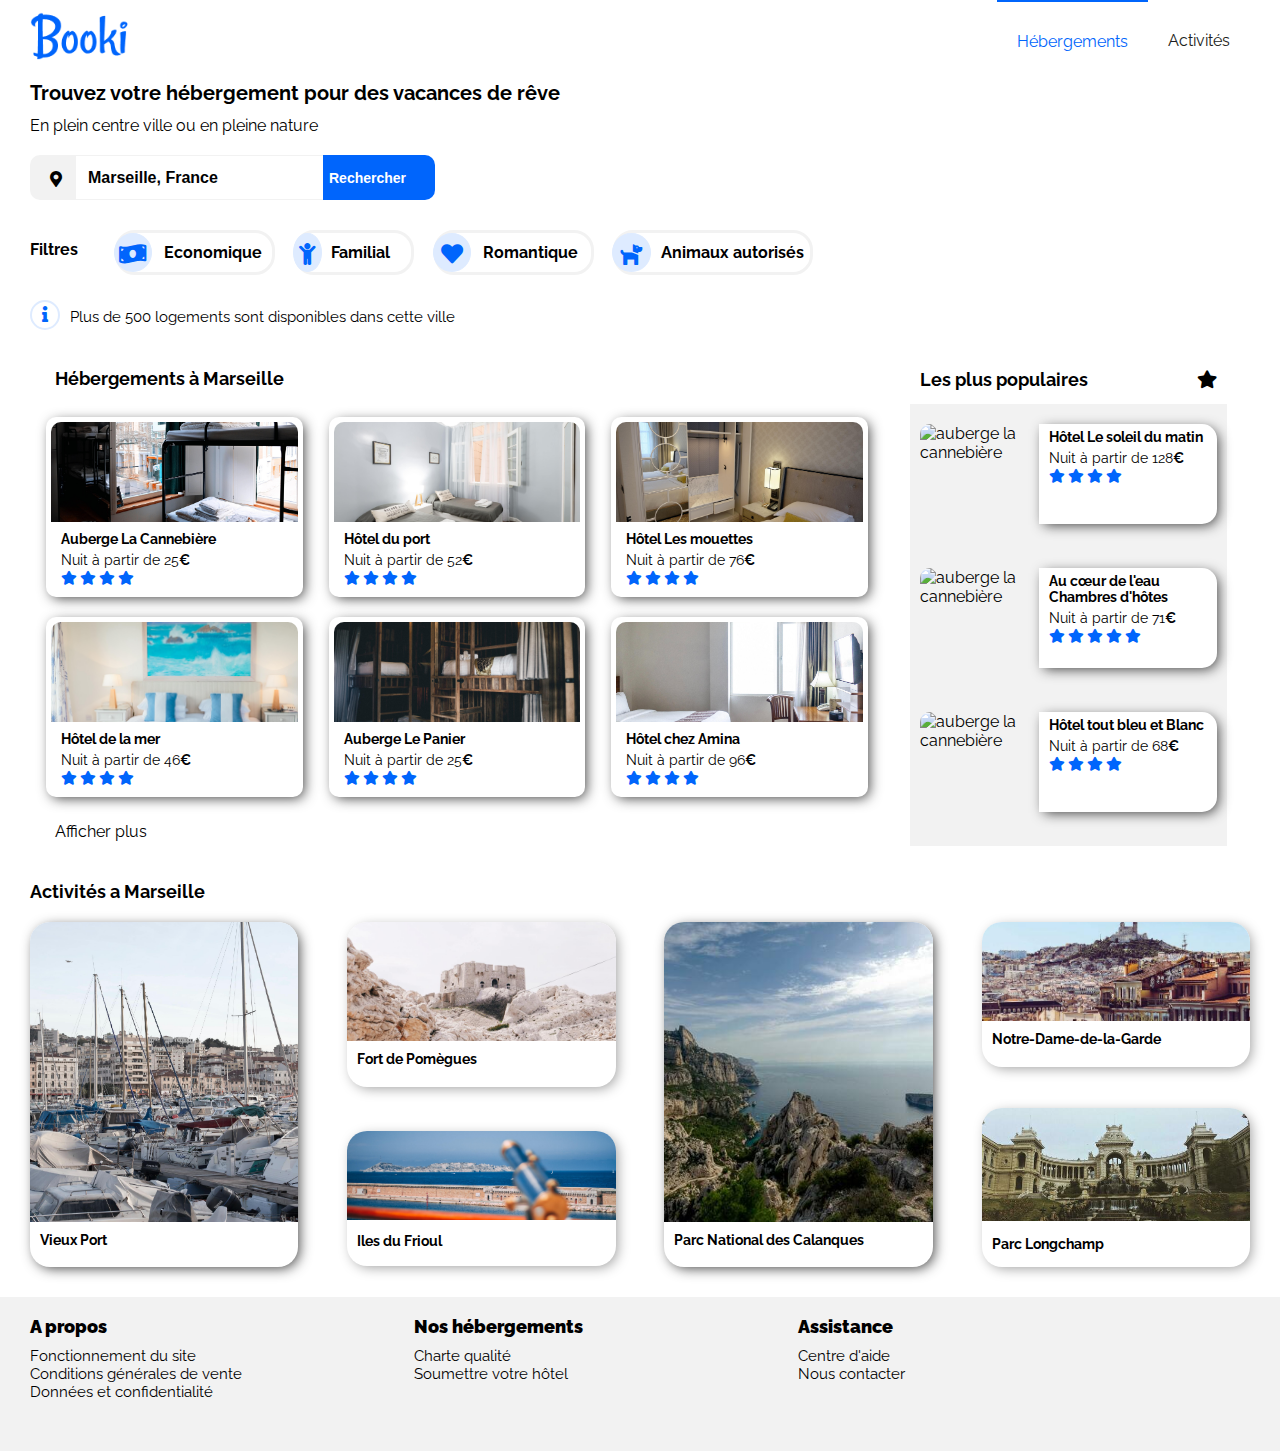
==== commit 0fea4ac1: "mise a jour du projet" ====
--- a/index.html
+++ b/index.html
@@ -31,16 +31,16 @@
                         <div class="localisation-icon"><i class="fas fa-map-marker-alt"></i></div>
                         <form action="#" method="post" class="search">
                             <input class="input-search" id="recher" name="rechercher"  type="text" placeholder="Marseille, France">
-                          <button class="search-button"><i class="fas fa-search"></i><span>Rechercher</span></button>    
+                            <button class="search-button"><span>Rechercher<i class="fas fa-search"></i></span></button>    
                         </form>
                 </div>
                 <div class="filtres">
                     <div class="filtre-title">
                             <div class="filtre">Filtres</div>
                     </div>
-                    <div class="filter-economique eco common-filter">
-                            <span class="eco"><i class="fas fa-money-bill-wave"></i></span> 
-                            <div class="common eco">Economique</div>    
+                    <div class="filter-economique common-filter">
+                            <span><i class="fas fa-money-bill-wave"></i></span> 
+                            <div class="common">Economique</div>    
                     </div>
                     <div class="filter-familial common-filter">
                             <span><i class="fas fa-child" aria-hidden="true"></i></span> 
@@ -270,7 +270,7 @@
                     <h3 class="iles-footer">Iles du Frioul</h3>
                 </div>
             </div>
-            <div class="port iles-frioul activite-border-radus commun-phone">
+            <div class="port iles-frioul activite-border-radus commun-phone tab-actif">
                 <div class="port-img-container">
                     <img 
                     srcset="./img/activites/1_xlarge/kilyan-sockalingum-NR8-cBCN3aI-unsplash.jpg 4846w,
@@ -282,7 +282,7 @@
                 </div>
                 <h3 class="port-footer">Parc National des Calanques</h3>
             </div>
-            <div class="notre-dame-parc-long">
+            <div class="notre-dame-parc-long tab-actif">
                 <div class="dame activite-border-radus commun-phone">
                     <div class="dame-img-container">
                         <img class="flex-img"
--- a/css/styles.css
+++ b/css/styles.css
@@ -199,13 +199,7 @@
         text-align: start;
         /* border: 2px solid #f21111; */
     }
-    /* .common-filter .romantique{
-        width: 60% !important;
-        text-align: start !important;
-    } */
-    /* .filter-animaux{
-    margin-right: 0;
-    } */
+   
     .common-filter .animal{
         width: 200px;
         padding-left: 10px;
@@ -221,16 +215,27 @@
 .filter-romantique{
     width:160px ;
 }
-
-
-
-
     .infos{
         display: flex;
         margin:20px 0;
         /* background-color: #bdc4fa;
         border: 3px solid #f21111; */
     }
+
+    .common-filter:hover{
+        cursor: pointer;
+        background-color: #0065FC;;
+        color:#FFFFFF;
+        border-radius: 15px;
+    }
+    .common-filter:hover i{
+        cursor: pointer;
+        background-color: #0065FC;
+        color:#FFFFFF;
+        border-radius: 15px;
+    }
+
+
     .info-icon{
         color: #0065FC;
         border: 2px solid #DEEBFF;
@@ -252,11 +257,6 @@
         display: inline-block;
         text-align: center;
     }
-    /* .info-card p{
-        margin-top: 10px;
-        margin-bottom: 15px;
-       
-    } */
     
     /* =========================== Hebergement======================== */
     
@@ -402,7 +402,7 @@
         padding-left: 0;
         /* background-color: #0065FC; */
     }
-    
+        
     .section-populaire{
         /* border:5px solid #f90975; */
         background: #F2F2F2; 
@@ -417,7 +417,7 @@
         /* align-items: center; */
         /* flex-wrap: wrap; */
         /* margin:0px 50px 0 0px ; */
-    }
+    } 
     .section-populaire-title i{
         margin-left: 100px;
     }
@@ -582,7 +582,7 @@
     /* height: 445px;    */
     /* height: 345px; */
     /* width: 22%; */
-    width: 20%;
+    width: 22%;
     margin: 0px 0px 0px 0px;
     /* background: #000; */
     /* overflow: scroll; */
@@ -1006,22 +1006,7 @@
         padding-left: 0;
         /* background-color: #0065FC; */
     }
-    
-    .section-populaire{
-        /* border:5px solid #f90975; */
-        background: #F2F2F2; 
-         /* background: #191818;   */
-        /* background: #ffa9a9; */
-        width: 100%;
-        height: 90%; 
-        display: flex;
-        flex-direction: column;
-        padding: 10px 10px 0px 10px;
-        justify-content: space-around;
-        /* align-items: center; */
-        /* flex-wrap: wrap; */
-        /* margin:0px 50px 0 0px ; */
-    }
+
     .section-populaire-title i{
         margin-left: 100px;
     }
@@ -1072,7 +1057,6 @@
         display: flex;
         height: 300px;
         width: 50%;
-    
     }
     
     .left-section-items{
@@ -1132,7 +1116,6 @@
     .right-section-items:first-child{
         height: 10%;
     } 
-rt
 .big-title-activite{
     font-size: 18px;
     margin-top: 40px;
@@ -1148,12 +1131,6 @@
     /* height: 46px; */
     /* border: 3px solid #e1f5e6; */
 }
-.eco:hover{
-    cursor: pointer;
-    background-color: hsl(240, 2%, 10%);
-    color:#FFFFFF;
-    border-radius: 15px;
-}
  .fort{
     box-shadow: 3px 3px 13px -2px rgba(0,0,0,0.40);
     /* background-color: #000; */
@@ -1203,9 +1180,6 @@
     height: 46px;
     /* border: 3px solid #e1f5e6; */
 }
-
-
-
 .dame{
     box-shadow: 3px 3px 13px -2px rgba(0,0,0,0.40);
     margin-bottom: 41px;
@@ -1220,16 +1194,7 @@
     height: 99px;
     /* height: 139px; */
 }
-/* .dame-footer{
-    padding: 15px 0 0px 10px;
-    font-size: 14px;
-    border-bottom-left-radius: 20px;
-    border-bottom-right-radius: 20px;
-    margin: 0;
-    /* background: #269999; 
-    height: 46px;
-    /* border: 3px solid #e1f5e6; 
-} */
+
 .parc{
     box-shadow: 3px 3px 13px -2px rgba(0,0,0,0.40);
     height: 159px;
@@ -1251,6 +1216,59 @@
     height: 46px;
     /* border: 3px solid #e1f5e6; */
 }
+@media screen and (min-width: 768px) and (max-width: 992px) {
+     body{
+        background-color: beige;
+     }
+    .main-hebergements{
+        flex-direction: column-reverse;
+    }
+   .hebergement-title {
+    padding-left: 15px;
+    }
+    .hebergement-contain{
+        width: 100%;
+    }
+    .popularite-container{
+        width: 100%; 
+    }
+    .section-populaire{
+        justify-content: space-between;
+        flex-direction: row;
+        margin: 0 10px 0 10Px;
+        height: 40%;
+    } 
+    .section-popularite-card{
+        margin: 0;
+        width: 30%;
+        height: 100%;
+        padding: 5px;
+        background-color: #FFFFFF;
+        border-radius: 15px;
+        box-shadow: none;
+    }
+    .section-popularite-card .datas{
+        box-shadow: none;
+    }
+    .plus-img{
+        padding-left: 10px;
+    }
+    .port{
+        width: 48%;
+    }
+    .fort-pomegue-iles{
+        width: 48%;
+        margin: 0px 0px 0px 0px;
+    }
+   .notre-dame-parc-long{
+    width: 48%;
+    margin: 0px 0px 0px 0px;
+   }
+   .tab-actif{
+    margin: 40px 0px 0px 0px;
+   }
+}
+
 
 @media screen and (max-width: 768px) {
     .header{
@@ -1330,11 +1348,9 @@
         opacity: 0;
     }
      .search-button i{ 
-        font-size: 20px;
+        font-size: 15px;
         opacity: 1;
     }
-
-
     .filtres{
         width: 100%;
         /* background-color:#C72222; */
@@ -1367,14 +1383,7 @@
         /* border: 3px solid #bdc4fa;  */
         font-size: 16px;
         width: 100px;
-    }
-
-
-
-
-
-
-
+    } 
 .main-hebergements{
     flex-direction: column-reverse;
 }
@@ -1395,9 +1404,6 @@
          margin-bottom: 15px;
          flex-direction: column-reverse;
      }
-     .plus-img{
-        padding-left: 5px;
-    }
     .hebergement-title{
         padding-left:5px;
      }
@@ -1409,9 +1415,6 @@
         display: inline-block;
         width: 60%;
         height:auto;
-        /* border-top-right-radius: 10px;
-        border-bottom-right-radius: 10px;
-     */
     }
      .popularite-container{
         margin-bottom: 10px;
@@ -1427,50 +1430,38 @@
         flex-wrap: wrap;
         justify-content: space-around;
      }
-.port{
-    height: 180px;
-    width: 100%;
-}
+    .port{
+        height: 180px;
+        width: 100%;
+    }
      .commun-phone{
-        /* background-color: #000; */
-        width: 100%;
-        /* height: 200px; */
-      
+        width: 100%;
      }
      .fort-pomegue-iles,.notre-dame-parc-long{
         width: 100%;
-        /* height: 200px; */
      }
      .iles-frioul,.iles,.fort-pomegue-iles,.port{
         margin: 5px 0;
      }
      .port-img-container{
-        /* height: 150px; */
         width: 100%;
         height: 75%; 
-        /* background-color: #17e010; */
      }
      .footer{
         margin-top:30px ;
      }
-    
+
      .footer-apropos{
         width: 100%;
-        /* margin-right:30% ;*/
-        /* margin-left: 30px;  */
-        /* border: 5px solid #0065FC; */
-      
-    }
+    }
+
     .footer-hébergements{
-        /* margin-right:300px ; */
         width: 100%;
         margin-left:30px ;
-        /* border: 5px solid #00fc3b;
-  */
-    }
+    }
+
     .footer-assistance{
         width: 100%;
         margin-left:30px ;
-       /* border: 5px solid #ee0860;  */
     }
   }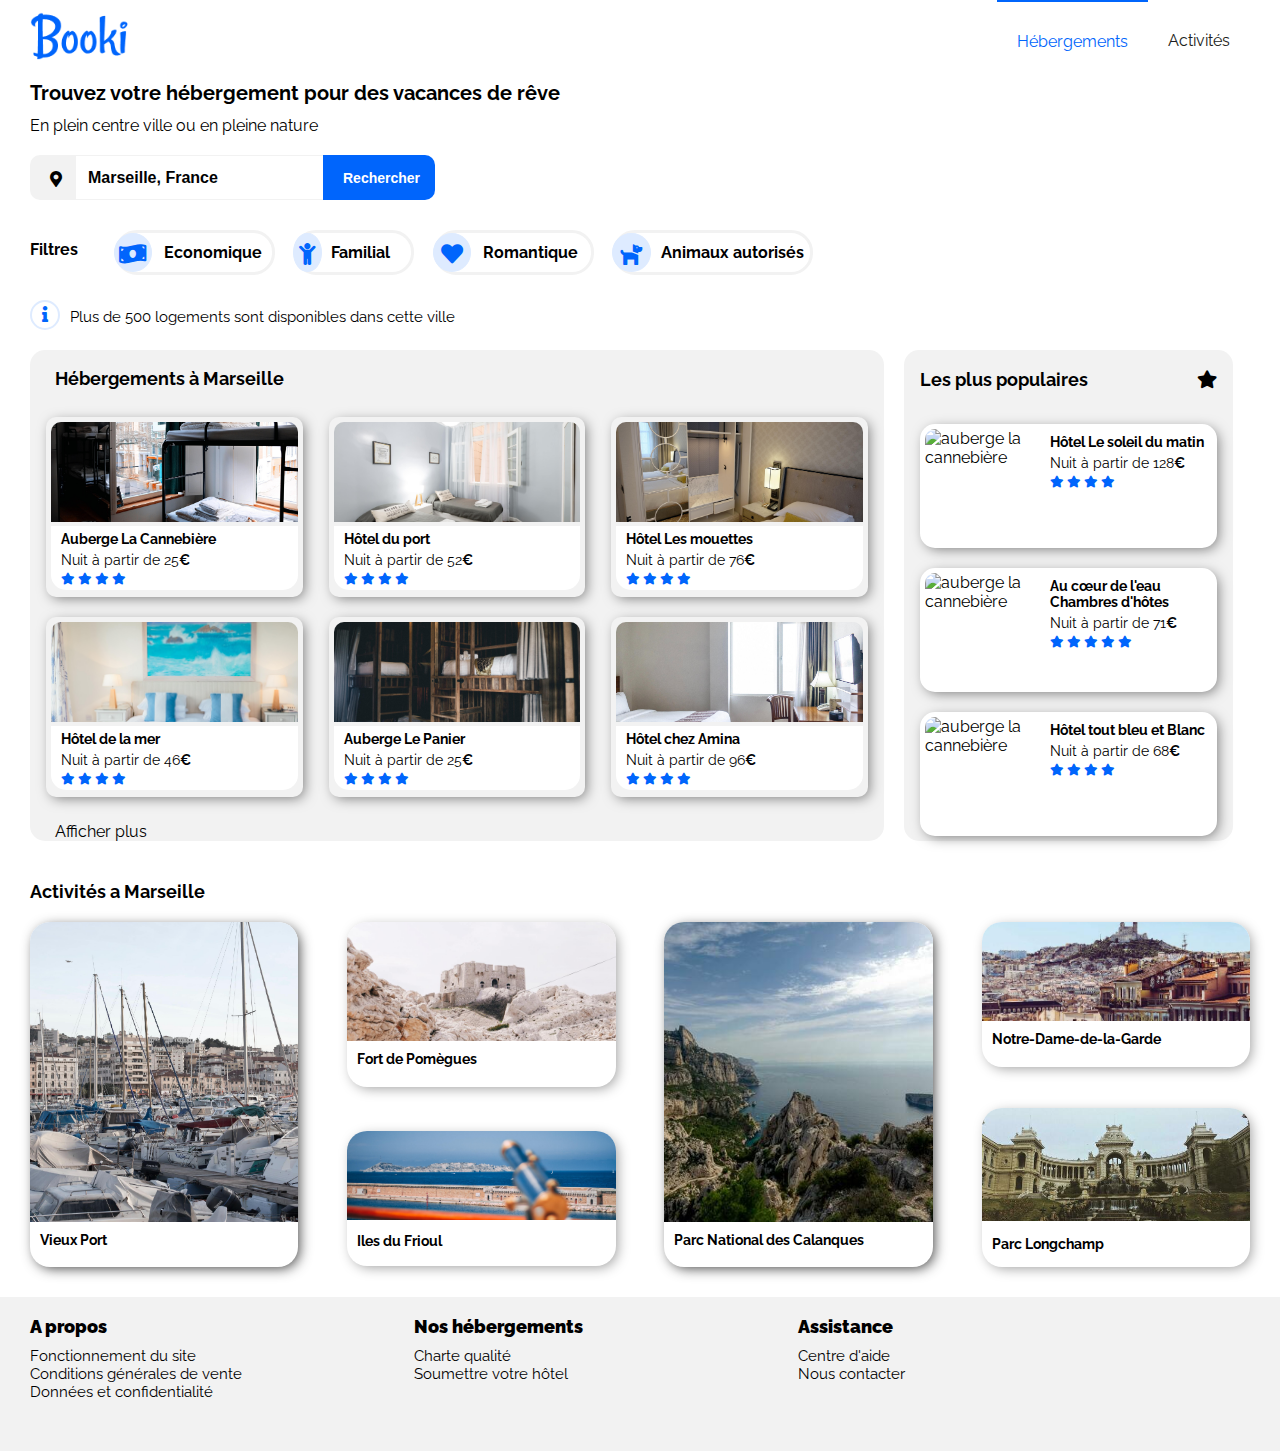
==== commit cf07266e: "finalisation du responsive tablettes" ====
--- a/index.html
+++ b/index.html
@@ -31,7 +31,7 @@
                         <div class="localisation-icon"><i class="fas fa-map-marker-alt"></i></div>
                         <form action="#" method="post" class="search">
                             <input class="input-search" id="recher" name="rechercher"  type="text" placeholder="Marseille, France">
-                            <button class="search-button"><span>Rechercher<i class="fas fa-search"></i></span></button>    
+                            <button class="search-button"><span><i class="fas fa-search"></i>Rechercher</span></button>    
                         </form>
                 </div>
                 <div class="filtres">
--- a/css/styles.css
+++ b/css/styles.css
@@ -158,7 +158,7 @@
         margin-right: 10px;
         justify-content: space-between;
         border: 3px solid #F2F2F2;
-        border-radius: 20px;
+        border-radius: 22px;
         /* background: #4feb11; */
     }
     .filtre-title{
@@ -166,28 +166,24 @@
         border: 0;
     }
     .filtre{
-        /* background-color: #269999;  */
-        /* border: 3px solid #bdc4fa;  */
         margin-top: 10px;
         margin-right: 10px;
-        /* margin-left: -10px; */
         font-size: 16px;
         font-weight: bold;
         align-content: center;
         text-align: start;
     }
     .common-filter span{
+        display: inline-block;
         height: 100%;
-        padding-top: 7px;
-        font-size: 22px;
+        padding-top: 0px;
+        font-size: 10px;
         text-align: center;
         border: 1px solid #DEEBFF;
         margin-left: -4px;
-        border-radius: 50%;
+        border-radius: 45%;
         width: 25%;
         color: #0065FC;
-        /* background: #DEEBFF; */
-    
     }
     .common{
         font-size: 16px;
@@ -197,7 +193,6 @@
         font-size: 16px;
         font-weight: bold;
         text-align: start;
-        /* border: 2px solid #f21111; */
     }
    
     .common-filter .animal{
@@ -205,10 +200,9 @@
         padding-left: 10px;
     }
 
-
-.filtres .filter-familial{
-  width:120px ;
-}
+   .filtres .filter-familial{
+     width:120px ;
+    }
 .filter-economique{
     width:160px ;
 }
@@ -218,23 +212,25 @@
     .infos{
         display: flex;
         margin:20px 0;
-        /* background-color: #bdc4fa;
-        border: 3px solid #f21111; */
     }
 
     .common-filter:hover{
-        cursor: pointer;
-        background-color: #0065FC;;
-        color:#FFFFFF;
-        border-radius: 15px;
-    }
-    .common-filter:hover i{
         cursor: pointer;
         background-color: #0065FC;
         color:#FFFFFF;
-        border-radius: 15px;
-    }
-
+        border-radius: 20px;
+    }
+    .common-filter:hover span{
+        cursor: pointer;
+        color:#FFFFFF;
+        padding-bottom: 15px;
+        /* border-radius: 15px; */
+    }
+    .common-filter:hover span i{
+        color:#FFFFFF;
+        padding-bottom: 15px;
+        /* border-radius: 15px; */
+    }
 
     .info-icon{
         color: #0065FC;
@@ -262,25 +258,16 @@
     
     /* ============================== Marseille ============================ */
      .main-hebergements{
-        /* border: 2px solid #b832e0; */
-        /* justify-content: space-between; */
-        display: flex;
-        /* align-content: space-between ; */
-        /* height: 500Px; */
+        display: flex;
         flex-wrap: wrap;
-        /* background-color: #000; */
         flex-direction:row ;
     } 
     
     .hebergement-contain{
-        /* border: 2px solid #28dcca; */
-        /* background: #c72222; */
-        /* padding: 10px 0 0 10px; */
         border-radius: 15px;
         margin-right: 20px;
-        /* height: 500px; */
         width: 70%;
-        /* background-color: #000; */
+        background-color: #F2F2F2;
     }
     .hebergement-title{
        padding-left:25px;
@@ -289,16 +276,12 @@
     } 
     .data{
         background: #FFFFFF;
-        /* padding-top: 5px;
-        padding-left: 5px; */
         border-bottom-left-radius: 15px;
         border-bottom-right-radius: 15px;
     }
     .datas{
         height: 100px;
         background: #FFFFFF;
-        /* padding-top: 5px;
-        padding-left: 5px; */
         border-top-right-radius: 15px;
         border-bottom-right-radius: 15px;
     }
@@ -316,7 +299,6 @@
     }
     
     .data span,.datas span{
-        /* margin:0 0 0 5px ; */
         font-weight: bold;
         font-size: 14px;
         padding: 5px 0 10px 10px;
@@ -332,9 +314,8 @@
         margin:10px 10px;
         border-radius: 10px;
         flex-basis: 30%;
-        /* background: #e30a0a; */
         height: 180px;
-        box-shadow: 3px 3px 13px -2px rgba(0,0,0,0.76);
+        box-shadow: 3px 3px 13px -2px rgba(0,0,0,0.5);
     }
     .section-hebergement-card:hover{
           transform: scale(1.1) rotate(-20deg);
@@ -351,8 +332,6 @@
     }
     
     .section-hebergement{
-       /* background: #f60834;
-        border: 1px solid saddlebrown;  */
         border-radius: 15px;
         justify-content: space-evenly;
         display: flex;
@@ -372,27 +351,23 @@
         padding-top: 5px;
     }
     .popularite-container{
-        /* border:2px solid #06551a; */
-        /* background: #17e010; */
         width: 27%;
         height: auto;
         padding: 0 6px;
         border-radius: 15px;
+        background-color: #F2F2F2;
     }
     
     .popularite-title-container{
-        /* border:2px solid #4feb11; */
         display: flex;
         justify-content: space-between;
         flex-direction: row;
         margin-top: 5px;
         padding: 0 10px 0 10px;
-        /* margin:30px 10px 20px 10px; */
     }
     .popularite-title-icon i{
         width: 10px;
         font-size: 18px;
-        /* background-color: #fc00d2; */
         padding: 15px 20px 10px 10px;
     }
     
@@ -405,44 +380,36 @@
         
     .section-populaire{
         /* border:5px solid #f90975; */
-        background: #F2F2F2; 
-         /* background: #191818;   */
-        /* background: #ffa9a9; */
+        /* background: #F2F2F2; */
         width: 100%;
         height: 90%; 
         display: flex;
         flex-direction: column;
         padding: 10px 10px 0px 10px;
         justify-content: space-around;
-        /* align-items: center; */
-        /* flex-wrap: wrap; */
-        /* margin:0px 50px 0 0px ; */
     } 
     .section-populaire-title i{
         margin-left: 100px;
     }
     .section-popularite-card{
             display: flex;
-            /* background-color: #000;
-            border: 2px solid #0065FC; */
             height: 30%;
             margin: 10px 0 10px 0;
+            padding: 5px;
+            background-color: #FFFFFF;
+            border-radius: 15px;
+            box-shadow: 3px 3px 13px -2px rgba(0,0,0,0.5);
     }
     .section-popularite-card img{
         width: 40%;
-        /* height: 100%; */
+        height: 100%;
         border-top-left-radius: 10px;
         border-bottom-left-radius: 10px;
     }
     
     .section-popularite-card .datas{
-        box-shadow: 3px 3px 13px -2px rgba(0,0,0,0.76);
         display: inline-block;
         width: 60%;
-        /* height: 100%; */
-        /* border-top-right-radius: 10px;
-        border-bottom-right-radius: 10px; */
-    
     }
     .section-popularite-card .data p{
         font-size: 12px;
@@ -570,8 +537,6 @@
 .activitess{
     margin-top: 20px;
     padding: 0px;
-    /* background: #28dcca; */
-    /* border: 3px solid #eb1111; */
     display: flex;
     flex-wrap: wrap;
     justify-content: space-between;
@@ -579,14 +544,8 @@
 }
 .port{
     box-shadow: 3px 3px 13px -2px rgba(0,0,0,0.76);
-    /* height: 445px;    */
-    /* height: 345px; */
-    /* width: 22%; */
     width: 22%;
     margin: 0px 0px 0px 0px;
-    /* background: #000; */
-    /* overflow: scroll; */
-    /* border: 3px solid #11eb1f; */
 }
 .port-footer{
     padding: 13px 0 0px 10px;
@@ -849,10 +808,6 @@
     }
     .search-button i{ 
         opacity: 0;
-    }
-    .img-flex{
-        width: 100%;
-        height: 100px;
     }
     .hedear-search{
      padding: 0px;
@@ -957,11 +912,11 @@
         margin-bottom: 15px;
     } */
    
-    /* .card-star{
-        padding-left:10px;
+     .card-star i{
+        padding-bottom:5px;
         color: #0065FC;
-        font-size: 10px;
-    } */
+        font-size: 12px;
+    } 
     /* .o{
         color: #DEEBFF;
     } */
@@ -1220,8 +1175,15 @@
      body{
         background-color: beige;
      }
+     .img-flex{
+        width: 100%;
+        height: 100px;
+    }
+     .filtres{
+        width: 100%; 
+    }
     .main-hebergements{
-        flex-direction: column-reverse;
+        flex-direction:column-reverse;
     }
    .hebergement-title {
     padding-left: 15px;
@@ -1245,7 +1207,6 @@
         padding: 5px;
         background-color: #FFFFFF;
         border-radius: 15px;
-        box-shadow: none;
     }
     .section-popularite-card .datas{
         box-shadow: none;
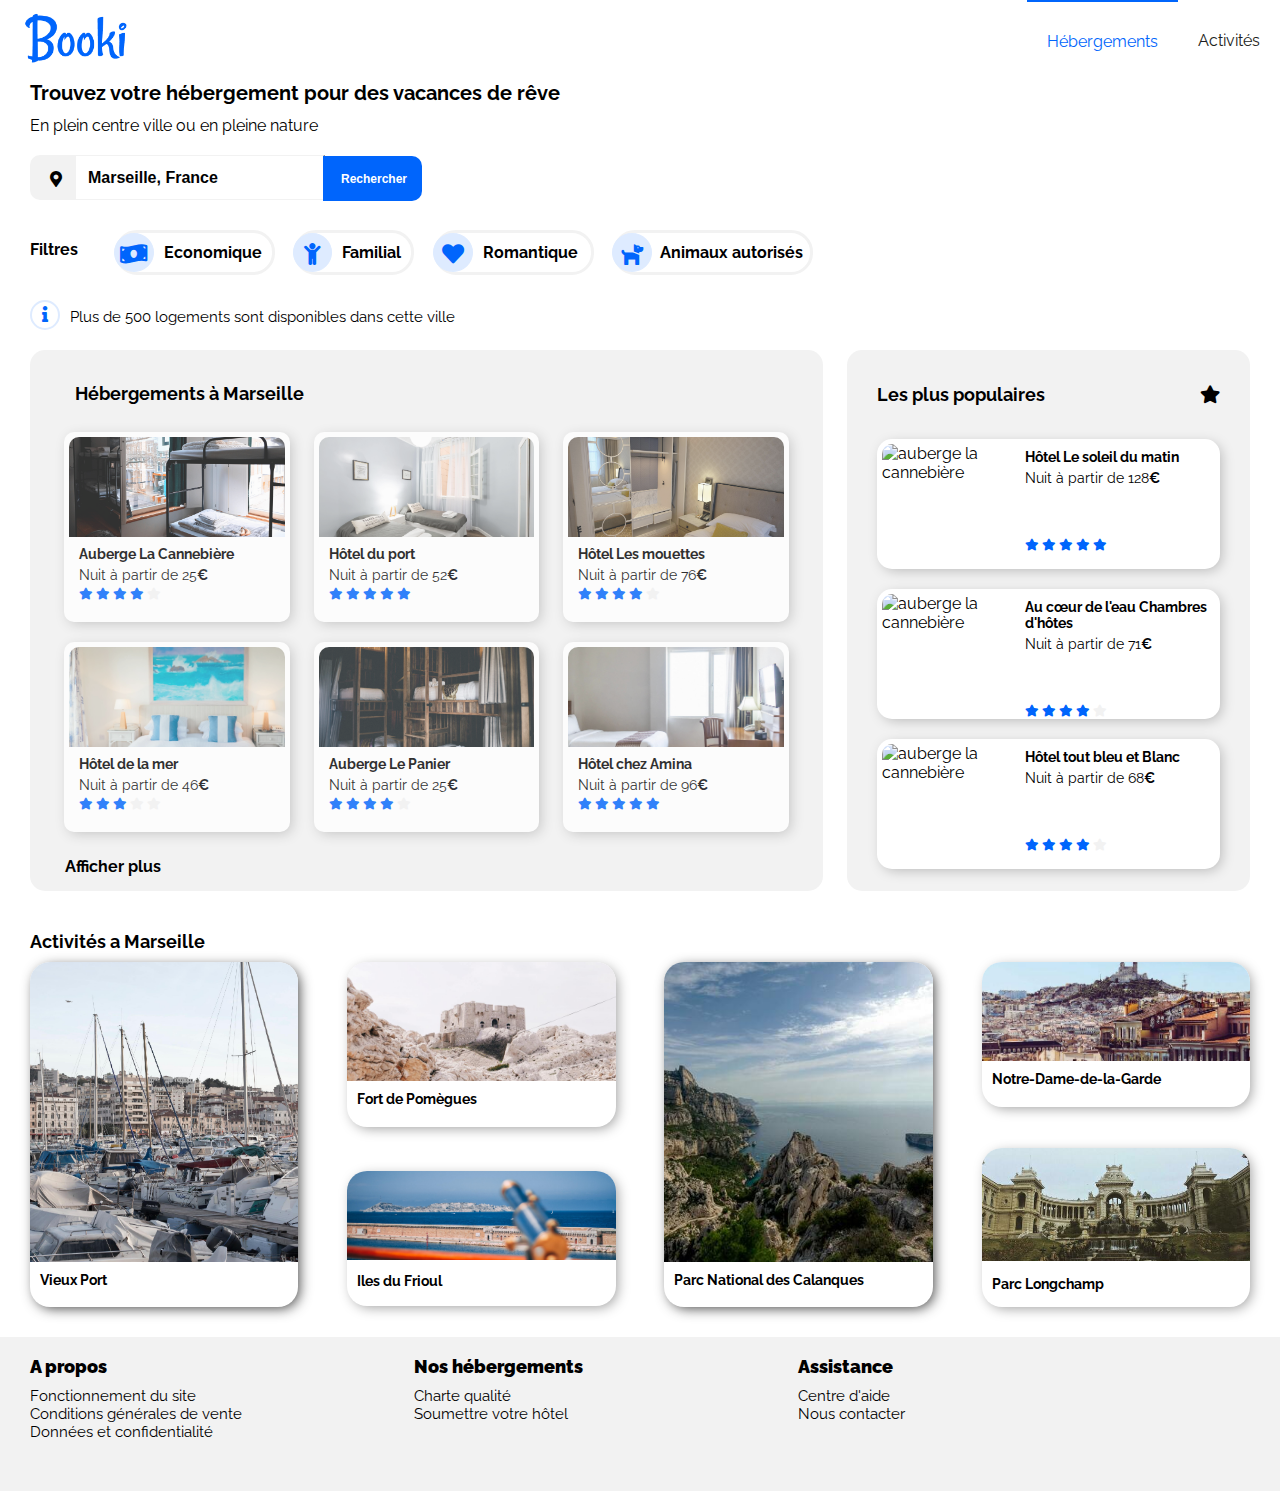
==== commit 293f5b6c: "modification du style" ====
--- a/index.html
+++ b/index.html
@@ -13,7 +13,11 @@
        
       <div class="header">
         <div class="header-logo">
-            <img srcset="./img/logo/Booki.png 191w, ./img/logo/Booki@3x.png 285w" sizes="8vw" src="./img/logo/Booki@3x.png" alt="image du logo">
+            <picture>
+                <source media="(max-width: 285px)" srcset="./img/logo/Booki@3x.png">
+                <source media="(max-width: 191px)" srcset="./img/logo/Booki.png">
+                <img class="" src="./img/logo/Booki@3x.png" alt="image du logo">
+            </picture>
         </div>
         <nav class="headers-nav">
             <a class="nav-hebergement activite" href="#">Hébergements</a>
@@ -31,7 +35,7 @@
                         <div class="localisation-icon"><i class="fas fa-map-marker-alt"></i></div>
                         <form action="#" method="post" class="search">
                             <input class="input-search" id="recher" name="rechercher"  type="text" placeholder="Marseille, France">
-                            <button class="search-button"><span><i class="fas fa-search"></i>Rechercher</span></button>    
+                            <button class="search-button"><i class="fas fa-search"></i><span>Rechercher</span></button>    
                         </form>
                 </div>
                 <div class="filtres">
@@ -80,7 +84,7 @@
                                 <i class="fa fa-star" aria-hidden="true"></i>
                                 <i class="fa fa-star" aria-hidden="true"></i>
                                 <i class="fa fa-star" aria-hidden="true"></i>
-                                <i class="fa fa-star-o" aria-hidden="true"></i>
+                                <i class="fa fa-star decoche" aria-hidden="true"></i>
                             </span>
                         </div>
                     </div>
@@ -99,7 +103,7 @@
                                 <i class="fa fa-star" aria-hidden="true"></i>
                                 <i class="fa fa-star" aria-hidden="true"></i>
                                 <i class="fa fa-star" aria-hidden="true"></i>
-                                <i class="fa fa-star-o" aria-hidden="true"></i>
+                                <i class="fa fa-star" aria-hidden="true"></i>
                             </span>
                         </div>
                     </div>
@@ -118,7 +122,7 @@
                                 <i class="fa fa-star" aria-hidden="true"></i>
                                 <i class="fa fa-star" aria-hidden="true"></i>
                                 <i class="fa fa-star" aria-hidden="true"></i>
-                                <i class="fa fa-star-o" aria-hidden="true"></i>
+                                <i class="fa fa-star decoche" aria-hidden="true"></i>
                             </span>
                         </div>
                     </div>
@@ -136,8 +140,8 @@
                                 <i class="fa fa-star" aria-hidden="true"></i>
                                 <i class="fa fa-star" aria-hidden="true"></i>
                                 <i class="fa fa-star" aria-hidden="true"></i>
-                                <i class="fa fa-star" aria-hidden="true"></i>
-                                <i class="fa fa-star-o" aria-hidden="true"></i>
+                                <i class="fa fa-star decoche" aria-hidden="true"></i>
+                                <i class="fa fa-star decoche" aria-hidden="true"></i>
                             </span>
                         </div>
                     </div>
@@ -156,7 +160,7 @@
                                 <i class="fa fa-star" aria-hidden="true"></i>
                                 <i class="fa fa-star" aria-hidden="true"></i>
                                 <i class="fa fa-star" aria-hidden="true"></i>
-                                <i class="fa fa-star-o" aria-hidden="true"></i>
+                                <i class="fa fa-star decoche" aria-hidden="true"></i>
                             </span>
                         </div>
                     </div>
@@ -175,7 +179,7 @@
                                 <i class="fa fa-star" aria-hidden="true"></i>
                                 <i class="fa fa-star" aria-hidden="true"></i>
                                 <i class="fa fa-star" aria-hidden="true"></i>
-                                <i class="fa fa-star-o" aria-hidden="true"></i>
+                                <i class="fa fa-star" aria-hidden="true"></i>
                             </span>
                         </div>
                     </div>
@@ -193,12 +197,12 @@
                         <div class="datas">
                             <h2 class="card-title"> Hôtel Le soleil du matin</h2>
                             <p class="card-price"> Nuit à partir de 128<span class="symbole-euro">€</span> </p>
-                            <span class="card-star">
-                                <i class="fa fa-star" aria-hidden="true"></i>
-                                <i class="fa fa-star" aria-hidden="true"></i>
-                                <i class="fa fa-star" aria-hidden="true"></i>
-                                <i class="fa fa-star" aria-hidden="true"></i>
-                                <i class="fa fa-star-o" aria-hidden="true"></i>
+                            <span class="card-star pad">
+                                <i class="fa fa-star" aria-hidden="true"></i>
+                                <i class="fa fa-star" aria-hidden="true"></i>
+                                <i class="fa fa-star" aria-hidden="true"></i>
+                                <i class="fa fa-star" aria-hidden="true"></i>
+                                <i class="fa fa-star" aria-hidden="true"></i>
                             </span>
                         </div>
                     </div>
@@ -207,12 +211,12 @@
                         <div class="datas">
                             <h2 class="card-title"> Au cœur  de l'eau Chambres d'hôtes</h2>
                             <p class="card-price"> Nuit à partir de 71<span class="symbole-euro">€</span> </p>
-                            <span class="card-star">
-                                <i class="fa fa-star" aria-hidden="true"></i>
-                                <i class="fa fa-star" aria-hidden="true"></i>
-                                <i class="fa fa-star" aria-hidden="true"></i>
-                                <i class="fa fa-star" aria-hidden="true"></i>
-                                <i class="fa fa-star o" aria-hidden="true"></i>
+                            <span class="card-star pad">
+                                <i class="fa fa-star" aria-hidden="true"></i>
+                                <i class="fa fa-star" aria-hidden="true"></i>
+                                <i class="fa fa-star" aria-hidden="true"></i>
+                                <i class="fa fa-star" aria-hidden="true"></i>
+                                <i class="fa fa-star decoche" aria-hidden="true"></i>
                             </span>
                         </div>
                     </div>
@@ -221,12 +225,12 @@
                         <div class="datas">
                             <h2 class="card-title"> Hôtel tout bleu et Blanc</h2>
                             <p class="card-price"> Nuit à partir de 68<span class="symbole-euro">€</span> </p>
-                            <span class="card-star">
-                                <i class="fa fa-star" aria-hidden="true"></i>
-                                <i class="fa fa-star" aria-hidden="true"></i>
-                                <i class="fa fa-star" aria-hidden="true"></i>
-                                <i class="fa fa-star" aria-hidden="true"></i>
-                                <i class="fa fa-star-o" aria-hidden="true"></i>
+                            <span class="card-star pad">
+                                <i class="fa fa-star" aria-hidden="true"></i>
+                                <i class="fa fa-star" aria-hidden="true"></i>
+                                <i class="fa fa-star" aria-hidden="true"></i>
+                                <i class="fa fa-star" aria-hidden="true"></i>
+                                <i class="fa fa-star decoche" aria-hidden="true"></i>
                             </span>
                         </div>
                     </div>
@@ -235,7 +239,7 @@
        </section>
         <h2 class="big-title-activite">Activités a Marseille</h2>
         <section class="activitess">
-            <div class="port  commun-phone activite-border-radus">
+            <div class="port  commun-phone activite-border-radus marge-commune">
                 <div class="port-img-container">
                     <picture>
                         <source media="(max-width: 2808px)" srcset="./img/activites/2_large/reno-laithienne-QUgJhdY5Fyk-unsplash.jpg">
@@ -270,7 +274,7 @@
                     <h3 class="iles-footer">Iles du Frioul</h3>
                 </div>
             </div>
-            <div class="port iles-frioul activite-border-radus commun-phone tab-actif">
+            <div class="port porc iles-frioul activite-border-radus commun-phone tab-actif">
                 <div class="port-img-container">
                     <img 
                     srcset="./img/activites/1_xlarge/kilyan-sockalingum-NR8-cBCN3aI-unsplash.jpg 4846w,
--- a/css/styles.css
+++ b/css/styles.css
@@ -5,110 +5,102 @@
 
 /* =================== STYLE GENERAL ============================================ */
 @import url('https://fonts.googleapis.com/css2?family=Raleway:ital,wght@0,300;0,500;1,200&display=swap');
-    html{
+    
+html{
         box-sizing: border-box;
         font-family: sans-serif;
-    }
-    
-    *, *::before, *::after{
+}
+    
+*, *::before, *::after{
         box-sizing: inherit;
-    }
-    body{
-         /* background: #FFF;  */
-        /* margin: 20px 30px; */
+}
+
+body{
          margin: 0;
         font-family: 'Raleway', sans-serif;
-    }
-    .header, .main{
+}
+
+.main{
         margin: 0px 30px 0px 30px;
-    }
-     img {
+}
+
+img {
         object-fit: cover;
         object-position: center;
-      } 
+} 
+
     /* ================================== HEADER ========================================== */
-    entete{
+.entete{
         position: relative;
-    }
-    .header{
-        /* border: 2px solid #000; */
+}
+
+.header{
         display: flex;
         justify-content: space-between;
         padding:0;
-
-    }
-    .header-logo{
+}
+
+.header-logo{
         justify-content: center;
-        /* height: 60px;*/
         width: 25%; 
-        /* border: 2px solid #f518b6; */
-    }
-    .header-logo img{
-        /* padding: 0px 0px 30px 0px; */
+}
+
+.header-logo img{
         width: 50%; 
-        /* height: 60px;
-        width: 90px; */
         object-fit: fill;
         object-position: center;
-    }
-    .headers-nav{
+}
+
+.headers-nav{
        width: 30%;
        display: flex;
        align-items: center;
        justify-content: end;
-       /* border: 1px solid #f518b6; */
-       /* background-color: #f21111; */
-    }
-    .nav-hebergement{
-       /* background-color: #f21111;  */
+}
+
+.nav-hebergement{
         color: #0065FC;
         border-top: 2px solid #0065FC;
         padding: 30px 20px 30px 20px;
-    }
-     .nav-activite{
+}
+
+.nav-activite{
         color: #1c1d20;
         padding: 30px 20px 30px 20px;
-     }
-     .nav-activite:hover{
+}
+
+.nav-activite:hover{
         color: #0065FC;
         border-top: 2px solid #0065FC;
-     }
-
-    .headers-nav a{
+}
+
+.headers-nav a{
         font-weight: 400;
         text-decoration: none;
-    }
-    .info-card h1{
+}
+
+.info-card h1{
       font-size: 20px;  
       margin: 0 0 5px 0;
       padding: 0;
-    }
-    .info-card P{
+}
+
+.info-card P{
         padding: 0;
         margin: 0 0 20px 0;
         font-size: 16px;  
-        /* background-color: #de1a1a; */
-      }
-      .search{
+}
+
+.search{
         height: 50px;
-      }
-    
-    .hedear-search{
+}
+    
+.hedear-search{
         display: flex;
         /* background-color: #000102; */
-    }
-    
-    /* .localisation-icon{
-        background-color: #F2F2F2;
-        width: 1%;
-        height: 45px;
-        padding-left: 20px;
-        padding-top: 15px;
-        border-top-left-radius:10px ;
-        border-bottom-left-radius: 10px;
-    } */
-    
-    .input-search{
+}
+
+.input-search{
         margin-right: 0;
         font-size: 14px;
         height: 45px;
@@ -119,36 +111,46 @@
         font-weight: bold;
       
         
-    }
-    .input-search::placeholder{
+}
+
+.input-search::placeholder{
        color: #000102;
        font-weight: bold;
        padding-left: 10px;
        font-size: 16px;
-    }
-    .search-button i{ 
+}
+    
+.input-search:focus{
+        box-shadow: 5px 3px 5px -2px rgba(91, 150, 246, 0.5); 
+}
+
+.search-button i{ 
         opacity: 0;
-    }
-    .img-flex{
+}
+
+.img-flex{
         width: 100%;
         height: 100px;
-    }
-    .hedear-search span {
+}
+
+.hedear-search span {
         height: 200px;
         width: 500px;
-    }    
-    .filtres{
+} 
+
+.filtres{
         font-size: 14px;
         font-weight: bold;
-        margin: 25px 25px 25px 0;
+        margin: 10px 25px 25px 0;
         width: 65%;
         /* border: 3px solid #000; */
         display: flex;
         flex-wrap: wrap;
         justify-content: space-between;
-    }
-    
-    .common-filter{ 
+}
+    
+.common-filter{ 
+        margin-top: 15px;
         height: 45px;
         font-size: 14px;
         font-weight: bold;
@@ -159,33 +161,36 @@
         justify-content: space-between;
         border: 3px solid #F2F2F2;
         border-radius: 22px;
-        /* background: #4feb11; */
-    }
-    .filtre-title{
+}
+
+.filtre-title{
         width: 75px;
         border: 0;
-    }
-    .filtre{
-        margin-top: 10px;
+}
+
+.filtre{
+        margin-top: 25px;
         margin-right: 10px;
         font-size: 16px;
         font-weight: bold;
         align-content: center;
         text-align: start;
-    }
-    .common-filter span{
-        display: inline-block;
+}
+
+.common-filter span{
         height: 100%;
-        padding-top: 0px;
-        font-size: 10px;
+        padding-top: 7px;
+        font-size: 22px;
         text-align: center;
         border: 1px solid #DEEBFF;
         margin-left: -4px;
-        border-radius: 45%;
-        width: 25%;
+        border-radius: 50%;
+        width: 40px;
         color: #0065FC;
-    }
-    .common{
+        background: #DEEBFF;    
+} 
+ 
+.common{
         font-size: 16px;
         font-weight: bold;
         padding-top: 10px;
@@ -195,44 +200,692 @@
         text-align: start;
     }
    
-    .common-filter .animal{
-        width: 200px;
-        padding-left: 10px;
-    }
-
-   .filtres .filter-familial{
+.common-filter .animal{
+        width: 150px;
+        padding-left: 0px;
+}
+
+.filtres .filter-familial{
      width:120px ;
-    }
+}
+
+.filter-familial div{
+     text-align: center;
+    
+}
+
 .filter-economique{
     width:160px ;
 }
+
 .filter-romantique{
     width:160px ;
 }
-    .infos{
+
+.infos{
         display: flex;
         margin:20px 0;
-    }
-
-    .common-filter:hover{
+}
+
+.common-filter:hover{
         cursor: pointer;
         background-color: #0065FC;
         color:#FFFFFF;
         border-radius: 20px;
-    }
-    .common-filter:hover span{
+        box-shadow: 3px 3px 13px -2px rgba(0,0,0,0.5); 
+}
+
+.common-filter:hover span{
         cursor: pointer;
         color:#FFFFFF;
         padding-bottom: 15px;
         /* border-radius: 15px; */
-    }
-    .common-filter:hover span i{
+}
+
+.common-filter:hover span i{
         color:#FFFFFF;
         padding-bottom: 15px;
         /* border-radius: 15px; */
-    }
-
-    .info-icon{
+}
+
+.info-icon{
+        color: #0065FC;
+        border: 2px solid #DEEBFF;
+        width:30px ;
+        /* background-color: #665e5e; */
+        margin-right: 10px;
+        padding-top: 3px;
+        text-align: center;
+        height: 30px;
+        border-radius: 50%;
+}
+
+.info-title{
+        padding-top: 8px;
+        height: 30px;
+        font-size: 15px;
+        display: inline-block;
+        text-align: center;
+}
+    
+    /* =========================== Hebergement======================== */
+    
+    /* ============================== Marseille ============================ */
+.main-hebergements{
+        display: flex;
+        flex-wrap: wrap;
+        flex-direction:row ;
+        /* background-color: #000; */
+        justify-content: space-between;
+} 
+    
+.hebergement-contain{
+        border-radius: 15px;
+        padding:15px 20px 15px 20px;
+        width: 65%;
+        background-color: #F2F2F2;
+         /* background-color: #b62020;  */
+}
+
+.hebergement-title{
+       padding-left:25px;
+       font-size: 18px;
+       font-weight: bold;
+} 
+
+.data{
+        background: #FFFFFF;
+        border-bottom-left-radius: 15px;
+        border-bottom-right-radius: 15px;
+}
+
+.datas{
+        height: 100px;
+        background: #FFFFFF;
+        border-top-right-radius: 15px;
+        border-bottom-right-radius: 15px;
+}
+
+.data h2,
+.datas h2{
+        margin:0 5px ;
+        font-size:14px;
+        padding-top:5px;
+        padding-left:5px;
+}
+
+.data p,
+.datas p{
+        margin:0 5px ;
+        font-size: 14px;
+        padding-top: 5px;
+        padding-left: 5px;
+}
+    
+.data span,
+.datas span{
+        font-weight: bold;
+        font-size: 14px;
+        padding: 5px 0 10px 10px;
+        color: #0065FC;
+}
+
+.data .symbole-euro,
+.datas .symbole-euro{
+        margin-left: -10px;
+        color: #020407;
+}
+
+.section-hebergement-card{
+        opacity: 0.8;
+        padding: 5px;
+        width: 33%;
+        margin:10px 10px;
+        background-color: #FFFFFF;
+        border-radius: 10px;
+        flex-basis: 30%;
+        height: 190px;
+        box-shadow: 3px 3px 13px -2px rgba(0,0,0,0.25);
+}
+
+.section-hebergement-card:hover,
+.section-popularite-card:hover, 
+.port:hover, 
+.fort:hover,
+.iles:hover,
+.parc:hover,
+.dame:hover{
+          opacity: 1;
+          transform: scale(1.05);
+          transition: 0.6s ease-in-out ;
+          box-shadow: 3px 3px 13px -2px rgba(0,0,0,1);
+}
+
+.section-hebergement-card img{
+        border-top-left-radius: 10px;
+        border-top-right-radius: 10px;
+}
+
+.data .decoche{
+        color: #F2F2F2;
+}
+
+.datas .pad{
+        display: block;
+        padding-top: 25%;
+}
+
+.datas .decoche{
+        color: #F2F2F2;
+}
+
+.plus-img{
+        padding: 30px 0 0 15px;
+        font-weight: bold;
+        text-decoration: none;
+        color: #000;
+}
+    
+.section-hebergement{
+        border-radius: 15px;
+        justify-content: space-evenly;
+        display: flex;
+        align-content: center;
+        flex-flow: row wrap;
+        margin-bottom: 15px;
+}
+   
+.info{
+        color: #0065FC;
+        background: #DEEBFF;
+        border-radius:50%;
+        width:35px;
+        height:35px;
+        border:2px solid #F2F2F2;
+        text-align: center;
+        padding-top: 5px;
+}
+
+.popularite-container{
+        width: 33%;
+        height: auto;
+        padding:15px 20px 15px 20px;
+        border-radius: 15px;
+        background-color: #F2F2F2;
+        /* background-color: #0a65ef; */
+}
+    
+.popularite-title-container{
+        display: flex;
+        justify-content: space-between;
+        flex-direction: row;
+        margin-top: 5px;
+        padding: 0 10px 0 10px;
+}
+
+.popularite-title-icon i{
+        width: 10px;
+        font-size: 18px;
+        padding: 15px 20px 10px 10px;
+}
+    
+.section-populaire-title{
+        margin: 14px 0 14px 0;
+        font-size: 18px;
+        padding-left: 0;
+        /* background-color: #0065FC; */
+}
+        
+.section-populaire{
+        width: 100%;
+        height: 90%; 
+        display: flex;
+        flex-direction: column;
+        padding: 10px 10px 0px 10px;
+        justify-content: space-around;
+} 
+
+.section-populaire-title i{
+        margin-left: 100px;
+}
+
+.section-popularite-card{
+            display: flex;
+            height: 30%;
+            margin: 10px 0 10px 0;
+            padding: 5px;
+            background-color: #FFFFFF;
+            border-radius: 15px;
+            box-shadow: 3px 3px 13px -2px rgba(0,0,0,0.25);
+}
+
+.section-popularite-card img{
+        width: 40%;
+        height: 100%;
+        border-top-left-radius: 10px;
+        border-bottom-left-radius: 10px;
+}
+    
+.section-popularite-card .datas{
+        display: inline-block;
+        width: 60%;
+}
+
+.section-popularite-card .data p{
+        font-size: 12px;
+}
+
+.section-popularite-card .data h2{
+        font-size: 14px;
+        margin: 0px;
+}
+    
+    /* ===============================================FOOTER========================================== */
+    
+    
+.activite-contain{
+        display: flex;
+        justify-content: space-between;
+        margin-bottom:10px;
+}
+
+.section-activite{
+        display: flex;
+        justify-content: space-around;
+        /* border: 2px solid #0065FC ; */
+        width: 50%;
+}
+
+.activites{
+        height: 100px;
+        width: 100px;
+}
+
+.element{
+        flex: 1;
+}
+
+.autre{
+        display: flex;
+        flex-direction: column;
+        justify-content: space-between;
+}
+        
+    /*
+          SECTION ACTIVITE 
+    */
+
+.main-activite{
+        margin-top: 30px;
+        margin-bottom: 30px;
+        height: 300px;
+        display: flex;
+        align-items: center;
+}
+
+.left-section{
+        display: flex;
+        height: 300px;
+        width: 50%;
+}
+
+.right-section{
+        display: flex;
+        height: 300px;
+        width: 50%;
+    
+}
+    
+.left-section-items{
+        box-shadow: 3px 3px 13px -2px rgba(0,0,0,0.76);
+        height: 100%;
+        width: 45%;
+        border-radius: 30px;
+        margin-left:15px ;
+}
+    
+.left-section-items div{
+        height: 100%;
+}
+
+.left-section-items div div{
+        height: 85%;
+        margin: 0;
+}
+
+.right-section-items{
+        box-shadow: 3px 3px 13px -2px rgba(0,0,0,0.76);
+        border-radius: 30px;
+        height: 100%;
+        margin-left:15px ;
+        width: 45%;
+}
+    
+.container-img{
+        height: 50%;
+        border-radius: 27px;
+}
+
+.flex-img{
+        width: 100%;
+        height: 100%;
+        margin: 0;
+ }
+
+.pomegue{
+        height: 85%;
+}
+
+.container-pomegue{
+        height: 98%;
+}
+
+.container-frioul{
+        height: 98%;
+}
+    
+.frioul{
+        height: 85%;
+}
+    
+.card-footer{
+        height: 15%;
+        margin-top: 0;
+        background-color: #FFF;
+        padding: 5px 0px 5px 5px;
+        font-size: 14px;
+        border-bottom-left-radius: 15px;
+        border-bottom-right-radius: 15px;
+}
+
+.right-section-items:first-child{
+        height: 10%;
+} 
+
+.activite-border-radus{
+    border-radius: 20px;
+    box-shadow: 3px 3px 13px -2px rgba(251, 248, 248, 0.76);
+    overflow: hidden;
+    /* background-color: #4feb11*/
+} 
+
+.activitess{
+    /* margin-top: 20px; */
+    padding: 0px;
+    display: flex;
+    flex-wrap: wrap;
+    justify-content: space-between;
+    /* overflow: scroll; */
+}
+
+.port{
+    box-shadow: 3px 3px 13px -2px rgba(0,0,0,0.76);
+    width: 22%;
+    margin: 0px 0px 0px 0px;
+}
+
+.port-footer{
+    padding: 13px 0 0px 10px;
+    font-size: 14px;
+    border-bottom-left-radius: 20px;
+    border-bottom-right-radius: 20px;
+    margin: 0;
+    /* background: #269999; */
+    height: 46px;
+    /* border: 3px solid #e1f5e6; */
+}
+
+.port-img-container{
+     height: 87%; 
+    width: 100%;
+    /* background-color: #17e010; */
+ }
+
+.fort-pomegue-iles{
+       width: 22%;
+       margin: 0px 0px 0px 0px;
+  }
+
+.fort{
+    box-shadow: 3px 3px 13px -2px rgba(0,0,0,0.76);
+    margin-bottom: 44px;
+}
+
+.fort-footer{
+    padding: 10px 0 0px 10px;
+    font-size: 14px;
+    border-bottom-left-radius: 20px;
+    border-bottom-right-radius: 20px;
+    margin: 0;
+    /* background: #54cfcf; */
+    height: auto;
+    /* border: 3px solid #e1f5e6; */
+} 
+
+.iles{
+    box-shadow: 3px 3px 13px -2px rgba(0,0,0,0.76);
+    /* height: 165px; */
+     height: 135px; 
+    /* border: 3px solid #aba5a8; */
+}
+
+.iles-img-container{
+    height: 89px;
+}
+
+.iles-footer{
+    padding: 13px 0 0px 10px;
+    font-size: 14px;
+    border-bottom-left-radius: 20px;
+    border-bottom-right-radius: 20px;
+    margin: 0;
+    /* background: #269999; */
+    height: 46px;
+    /* border: 3px solid #e1f5e6; */
+}
+
+.dame{
+    box-shadow: 3px 3px 13px -2px rgba(0,0,0,0.76);
+    margin-bottom: 41px;
+    height: 145px;
+    /* height: 195px; */
+    /* border: 3px solid #caff58; */
+}
+
+.dame-img-container{
+    /* background: #596665; */
+    /* border: 3px solid #111512; */
+    height: 99px;
+    /* height: 139px; */
+}
+
+.dame-footer{
+    padding: 10px 0 0px 10px;
+    font-size: 14px;
+    border-bottom-left-radius: 20px;
+    border-bottom-right-radius: 20px;
+    margin: 0;
+    /* background: #269999; */
+    height: auto;
+    /* border: 3px solid #e1f5e6; */
+}
+
+.parc{
+    box-shadow: 3px 3px 13px -2px rgba(0,0,0,0.76);
+    height: 159px;
+    /* height: 209px; */
+    /* border: 3px solid #aba5a8; */
+}
+.parc-img-container{
+    /* background: #596665; */
+    /* border: 3px solid #111512; */
+    height: 113px;
+}
+
+.parc-footer{
+    padding: 15px 0 0px 10px;
+    font-size: 14px;
+    border-bottom-left-radius: 20px;
+    border-bottom-right-radius: 20px;
+    margin: 0;
+    /* background: #269999; */
+    height: 46px;
+    /* border: 3px solid #e1f5e6; */
+}
+
+.notre-dame-parc-long{
+    width: 22%;
+    margin: 0px 0px 0px 0px;
+}
+
+.footer{
+        margin-top: 30px;
+        background: #F2F2F2;
+        height: auto;
+        width: 100%;
+        /* border: 5px solid #050a12; */
+        display: flex;
+        flex-wrap: wrap;
+        flex-direction: row;
+        justify-content: flex-start;
+        padding-bottom:10px ;
+}
+
+.footer h3{
+        margin: 20px 0 10px 0;
+}
+
+.footer div{
+        margin-bottom: 20px ;
+}
+
+.footer-apropos{
+        font-size: 15px;
+        width: 30%;
+        /* margin-right:30% ;*/
+        margin-left: 30px; 
+        height: auto;
+        /* border: 5px solid #0065FC; */  
+}
+
+.footer-hébergements{
+        font-size: 15px;
+        /* margin-right:300px ; */
+        width: 30%;
+        height: auto;
+        /* border: 5px solid #00fc3b;
+  */
+    }
+    .footer-assistance{
+        font-size: 15px;
+        width: 30%;
+        height: auto;
+       /* border: 5px solid #ee0860;  */
+}
+
+    /* ================================== HEADER ========================================== */
+    
+.header-logo img{
+        object-fit: fill;
+        object-position: center; 
+}
+
+.headers-nav a{
+        font-weight: 400;
+        text-decoration: none;
+}
+.info-card h1{
+      font-size: 20px;  
+      margin: 0 0 5px 0;
+      padding: 0;
+}
+
+.info-card P{
+        padding: 0;
+        margin: 0 0 20px 0;
+        font-size: 16px;  
+        /* background-color: #de1a1a; */
+}
+
+.search{
+        height: 50px;
+}
+    
+.hedear-search{
+        display: flex;
+}
+
+.localisation-icon{
+        background-color: #F2F2F2;
+        width: 45px;
+        height: 45px;
+        padding-left: 20px;
+        padding-top: 15px;
+        border-top-left-radius:10px ;
+        border-bottom-left-radius: 10px;
+}
+    
+.input-search{
+        margin-right: 0;
+        font-size: 14px;
+        border-left:1px solid #F2F2F2; ;
+        border-top: 1px solid #F2F2F2;
+        border-bottom: 1px solid #F2F2F2;
+        width: 250px;
+        font-weight: bold;
+        
+}
+
+.input-search::placeholder{
+       color: #000102;
+       font-weight: bold;
+       padding-left: 10px;
+       font-size: 16px;
+
+}
+
+.search-button{ 
+        height: 45px;
+        font-size: 12px;
+        margin-left: -6px;
+        padding-right: 15px;
+        font-weight: bold;
+        background: #0065FC;
+        color: #FFFFFF;
+        border-top-right-radius: 10px;
+        border-bottom-right-radius: 10px;
+        border: 0px;
+        background-image:linear-gradient(to right, transparent 50%, #150909 50%,#1c2020 ) ;
+        background-size: 200%;
+        transition: .4s;
+}
+
+.search-button:hover{
+        cursor: pointer;
+        background-position: 100%;
+        color: #fcfcfd;
+        font-weight: bold;
+}
+
+.search-button i{ 
+        opacity: 0;
+}
+
+.hedear-search{
+     padding: 0px;
+}
+
+.hedear-search span{
+        height: 200px;
+        width: 200px;
+}    
+  
+.infos{
+        display: flex;
+        margin:20px 0;
+}
+
+.info-icon{
         color: #0065FC;
         border: 2px solid #DEEBFF;
         width:30px ;
@@ -243,8 +896,9 @@
         height: 30px;
         border-radius: 50%;
          /* clip-path:ellipse(50% 50%);  */
-    }
-    .info-title{
+}
+
+.info-title{
         padding-top: 8px;
         height: 30px;
         /* background-color: #0065FC; */
@@ -252,269 +906,170 @@
         font-size: 15px;
         display: inline-block;
         text-align: center;
-    }
-    
-    /* =========================== Hebergement======================== */
-    
+}
     /* ============================== Marseille ============================ */
-     .main-hebergements{
-        display: flex;
-        flex-wrap: wrap;
-        flex-direction:row ;
-    } 
-    
-    .hebergement-contain{
-        border-radius: 15px;
-        margin-right: 20px;
-        width: 70%;
-        background-color: #F2F2F2;
-    }
-    .hebergement-title{
-       padding-left:25px;
-       font-size: 18px;
-       font-weight: bold;
-    } 
-    .data{
-        background: #FFFFFF;
-        border-bottom-left-radius: 15px;
-        border-bottom-right-radius: 15px;
-    }
-    .datas{
-        height: 100px;
-        background: #FFFFFF;
-        border-top-right-radius: 15px;
-        border-bottom-right-radius: 15px;
-    }
-    .data h2,.datas h2{
+.data h2{
         margin:0 5px ;
         font-size:14px;
         padding-top:5px;
         padding-left:5px;
-    }
-    .data p ,.datas p{
+}
+
+.data p{
         margin:0 5px ;
         font-size: 14px;
         padding-top: 5px;
         padding-left: 5px;
     }
     
-    .data span,.datas span{
+.data span{
+        /* margin:0 0 0 5px ; */
         font-weight: bold;
         font-size: 14px;
         padding: 5px 0 10px 10px;
         color: #0065FC;
-    }
-   .data .symbole-euro, .datas .symbole-euro{
-        margin-left: -10px;
-        color: #020407;
-    }
-    .section-hebergement-card{
-        padding: 5px;
-        width: 28%;
-        margin:10px 10px;
-        border-radius: 10px;
-        flex-basis: 30%;
-        height: 180px;
-        box-shadow: 3px 3px 13px -2px rgba(0,0,0,0.5);
-    }
-    .section-hebergement-card:hover{
-          transform: scale(1.1) rotate(-20deg);
-          transition: cubic-bezier(0.075, 0.82, 0.165, 1);
-    }
-    .section-hebergement-card img{
-        border-top-left-radius: 10px;
-        border-top-right-radius: 10px;
-    }
-    .plus-img{
-        padding-left: 25px;
-        text-decoration: none;
-        color: #000;
-    }
-    
-    .section-hebergement{
-        border-radius: 15px;
-        justify-content: space-evenly;
-        display: flex;
-        align-content: center;
-        flex-flow: row wrap;
-        margin-bottom: 15px;
-    }
-   
-    .info{
+}
+
+.card-star i{
+        padding-bottom:5px;
         color: #0065FC;
-        background: #DEEBFF;
-        border-radius:50%;
-        width:35px;
-        height:35px;
-        border:2px solid #F2F2F2;
-        text-align: center;
-        padding-top: 5px;
-    }
-    .popularite-container{
-        width: 27%;
-        height: auto;
-        padding: 0 6px;
-        border-radius: 15px;
-        background-color: #F2F2F2;
-    }
-    
-    .popularite-title-container{
+        font-size: 12px;
+}
+
+.popularite-title-container{
+        /* border:2px solid #4feb11; */
         display: flex;
         justify-content: space-between;
         flex-direction: row;
         margin-top: 5px;
         padding: 0 10px 0 10px;
-    }
-    .popularite-title-icon i{
+        /* margin:30px 10px 20px 10px; */
+}
+
+.popularite-title-icon i{
         width: 10px;
         font-size: 18px;
+        /* background-color: #fc00d2; */
         padding: 15px 20px 10px 10px;
-    }
-    
-    .section-populaire-title{
+}
+    
+.section-populaire-title{
         margin: 14px 0 14px 0;
         font-size: 18px;
         padding-left: 0;
         /* background-color: #0065FC; */
-    }
-        
-    .section-populaire{
-        /* border:5px solid #f90975; */
-        /* background: #F2F2F2; */
-        width: 100%;
-        height: 90%; 
-        display: flex;
-        flex-direction: column;
-        padding: 10px 10px 0px 10px;
-        justify-content: space-around;
-    } 
-    .section-populaire-title i{
+}
+
+.section-populaire-title i{
         margin-left: 100px;
-    }
-    .section-popularite-card{
-            display: flex;
-            height: 30%;
-            margin: 10px 0 10px 0;
-            padding: 5px;
-            background-color: #FFFFFF;
-            border-radius: 15px;
-            box-shadow: 3px 3px 13px -2px rgba(0,0,0,0.5);
-    }
-    .section-popularite-card img{
-        width: 40%;
-        height: 100%;
-        border-top-left-radius: 10px;
-        border-bottom-left-radius: 10px;
-    }
-    
-    .section-popularite-card .datas{
-        display: inline-block;
-        width: 60%;
-    }
-    .section-popularite-card .data p{
-        font-size: 12px;
-    }
-    .section-popularite-card .data h2{
-        font-size: 14px;
-        margin: 0px;
-    }
-    
+}
     /* ===============================================FOOTER========================================== */
     
     
-    .activite-contain{
+.activite-contain{
         display: flex;
         justify-content: space-between;
         margin-bottom:10px;
-    }
-    .section-activite{
+}
+
+.section-activite{
         display: flex;
         justify-content: space-around;
         /* border: 2px solid #0065FC ; */
         width: 50%;
-    }
-    .activites{
+}
+
+.activites{
         height: 100px;
         width: 100px;
-    }
-    .element{
+}
+
+.element{
         flex: 1;
-    }
-    .autre{
+}
+
+.autre{
         display: flex;
         flex-direction: column;
         justify-content: space-between;
-    }
-    
+}
     
     /*
           SECTION ACTIVITE 
     */
-    .main-activite{
+.main-activite{
         margin-top: 30px;
         margin-bottom: 30px;
         height: 300px;
         display: flex;
         align-items: center;
-    }
-    .left-section{
+}
+
+.left-section{
         display: flex;
         height: 300px;
         width: 50%;
-    }
-    .right-section{
+}
+
+.right-section{
         display: flex;
         height: 300px;
         width: 50%;
-    
-    }
-    
-    .left-section-items{
-        box-shadow: 3px 3px 13px -2px rgba(0,0,0,0.76);
+}
+    
+.left-section-items{
+        box-shadow: 3px 3px 13px -2px rgba(0,0,0,0.40);
         height: 100%;
         width: 45%;
         border-radius: 30px;
         margin-left:15px ;
-    }
-    
-    .left-section-items div{
+}
+    
+.left-section-items div{
         height: 100%;
-    }
-    .left-section-items div div{
+}
+
+.left-section-items div div{
         height: 85%;
         margin: 0;
-    }
-    .right-section-items{
-        box-shadow: 3px 3px 13px -2px rgba(0,0,0,0.76);
+}
+
+.right-section-items{
+        box-shadow: 3px 3px 13px -2px rgba(0,0,0,0.40);
         border-radius: 30px;
         height: 100%;
         margin-left:15px ;
         width: 45%;
-    }
-    
-    .container-img{
+}
+    
+.container-img{
         height: 50%;
         border-radius: 27px;
-    }
-    .flex-img{
+}
+
+.flex-img{
         width: 100%;
         height: 100%;
         margin: 0;
-    }
-    .pomegue{
+}
+
+.pomegue{
         height: 85%;
-    }
-    .container-pomegue{
+}
+
+.container-pomegue{
         height: 98%;
-    }
-    .container-frioul{
+}
+
+.container-frioul{
         height: 98%;
-    }
-    .frioul{
+}
+
+.frioul{
         height: 85%;
-    }
-    
-    .card-footer{
+}
+    
+.card-footer{
         height: 15%;
         margin-top: 0;
         background-color: #FFF;
@@ -522,92 +1077,47 @@
         font-size: 14px;
         border-bottom-left-radius: 15px;
         border-bottom-right-radius: 15px;
-    }
-    .right-section-items:first-child{
+}
+
+.right-section-items:first-child{
         height: 10%;
-    } 
-
-.activite-border-radus{
-    border-radius: 20px;
-    box-shadow: 3px 3px 13px -2px rgba(251, 248, 248, 0.76);
-    overflow: hidden;
-    /* background-color: #4feb11*/
-} 
-
-.activitess{
-    margin-top: 20px;
-    padding: 0px;
-    display: flex;
-    flex-wrap: wrap;
-    justify-content: space-between;
-    /* overflow: scroll; */
-}
-.port{
-    box-shadow: 3px 3px 13px -2px rgba(0,0,0,0.76);
-    width: 22%;
-    margin: 0px 0px 0px 0px;
-}
+}
+
+.big-title-activite{
+    font-size: 18px;
+    margin-top: 40px;
+    margin-bottom: 10px;
+}
+
 .port-footer{
-    padding: 13px 0 0px 10px;
-    font-size: 14px;
-    border-bottom-left-radius: 20px;
-    border-bottom-right-radius: 20px;
-    margin: 0;
-    /* background: #269999; */
-    height: 46px;
-    /* border: 3px solid #e1f5e6; */
-}
-.port-img-container{
-     height: 87%; 
-    width: 100%;
-    /* background-color: #17e010; */
- }
-
-.fort-pomegue-iles{
-    /* height: 445px;    */
-    /* height: 345px; */
-    /* width: 22%; */
-    width: 22%;
-    margin: 0px 0px 0px 0px;
-    /* background-color: #0065FC; */
-    /* background: #000; */
-    /* overflow: scroll; */
-    /* border: 3px solid #11eb1f; */
-}
-
-
-.fort{
-    box-shadow: 3px 3px 13px -2px rgba(0,0,0,0.76);
-    /* background-color: #000; */
-    /* margin-bottom: 44px; */
-    margin-bottom: 44px;
-    /* height: 236px; */
-    /* height: 165px;  */
-    /* border: 3px solid #ff58ac; */
-}
- .fort-footer{
     padding: 10px 0 0px 10px;
     font-size: 14px;
     border-bottom-left-radius: 20px;
     border-bottom-right-radius: 20px;
     margin: 0;
-    /* background: #54cfcf; */
-    height: auto;
-    /* border: 3px solid #e1f5e6; */
-} 
-
-
+}
+
+.fort{
+    box-shadow: 3px 3px 13px -2px rgba(0,0,0,0.40);
+    margin-bottom: 44px;
+    height: 165px; 
+}
+
+.fort-img-container{
+    height: 119px;
+}
 
 .iles{
-    box-shadow: 3px 3px 13px -2px rgba(0,0,0,0.76);
-    /* height: 165px; */
+    box-shadow: 3px 3px 13px -2px rgba(0,0,0,0.40);
      height: 135px; 
-    /* border: 3px solid #aba5a8; */
-}
+}
+
+.iles-frioul{
+    width: 22%;
+}
+
 .iles-img-container{
-    /* background: #596665; */
-    /* border: 3px solid #111512; */
-    height: 89px;
+        height: 89px;
 }
 .iles-footer{
     padding: 13px 0 0px 10px;
@@ -619,9 +1129,8 @@
     height: 46px;
     /* border: 3px solid #e1f5e6; */
 }
-
 .dame{
-    box-shadow: 3px 3px 13px -2px rgba(0,0,0,0.76);
+    box-shadow: 3px 3px 13px -2px rgba(0,0,0,0.40);
     margin-bottom: 41px;
     height: 145px;
     /* height: 195px; */
@@ -629,33 +1138,16 @@
 }
 
 .dame-img-container{
-    /* background: #596665; */
-    /* border: 3px solid #111512; */
-    height: 99px;
-    /* height: 139px; */
-}
-.dame-footer{
-    padding: 10px 0 0px 10px;
-    font-size: 14px;
-    border-bottom-left-radius: 20px;
-    border-bottom-right-radius: 20px;
-    margin: 0;
-    /* background: #269999; */
-    height: auto;
-    /* border: 3px solid #e1f5e6; */
-}
-
-
+      height: 99px;
+}
 
 .parc{
-    box-shadow: 3px 3px 13px -2px rgba(0,0,0,0.76);
+    box-shadow: 3px 3px 13px -2px rgba(0,0,0,0.40);
     height: 159px;
     /* height: 209px; */
     /* border: 3px solid #aba5a8; */
 }
 .parc-img-container{
-    /* background: #596665; */
-    /* border: 3px solid #111512; */
     height: 113px;
 }
 .parc-footer{
@@ -669,512 +1161,7 @@
     /* border: 3px solid #e1f5e6; */
 }
 
-.notre-dame-parc-long{
-    /* height: 445px;    */
-    /* height: 345px; */
-    /* width: 22%; */
-    /* background-color: #0065FC; */
-    width: 22%;
-    margin: 0px 0px 0px 0px;
-    /* background: #000; */
-    /* overflow: scroll; */
-    /* border: 3px solid #11eb1f; */
-}
-
-    .footer{
-        margin-top: 30px;
-        background: #F2F2F2;
-        height: auto;
-        width: 100%;
-        /* border: 5px solid #050a12; */
-        display: flex;
-        flex-wrap: wrap;
-        flex-direction: row;
-        justify-content: flex-start;
-        padding-bottom:10px ;
-    }
-    .footer h3{
-        margin: 20px 0 10px 0;
-    }
-    .footer div{
-        margin-bottom: 20px ;
-    }
-    .footer-apropos{
-        font-size: 15px;
-        width: 30%;
-        /* margin-right:30% ;*/
-        margin-left: 30px; 
-        height: auto;
-        /* border: 5px solid #0065FC; */
-      
-    }
-    .footer-hébergements{
-        font-size: 15px;
-        /* margin-right:300px ; */
-        width: 30%;
-        height: auto;
-        /* border: 5px solid #00fc3b;
-  */
-    }
-    .footer-assistance{
-        font-size: 15px;
-        width: 30%;
-        height: auto;
-       /* border: 5px solid #ee0860;  */
-    }
-
-    /* ================================== HEADER ========================================== */
-    .header-logo img{
-        /* height: 60px;
-        width: 90px; */
-        object-fit: fill;
-        object-position: center;
-       
-    }
-
-    .headers-nav a{
-        font-weight: 400;
-        text-decoration: none;
-    }
-    .info-card h1{
-      font-size: 20px;  
-      margin: 0 0 5px 0;
-      padding: 0;
-    }
-    .info-card P{
-        padding: 0;
-        margin: 0 0 20px 0;
-        font-size: 16px;  
-        /* background-color: #de1a1a; */
-      }
-      .search{
-        height: 50px;
-      }
-    
-    .hedear-search{
-        display: flex;
-    }
-    
-    .localisation-icon{
-        background-color: #F2F2F2;
-        width: 45px;
-        height: 45px;
-        padding-left: 20px;
-        padding-top: 15px;
-        border-top-left-radius:10px ;
-        border-bottom-left-radius: 10px;
-    }
-    
-    .input-search{
-        margin-right: 0;
-        font-size: 14px;
-        height: 45px;
-        border-left:1px solid #F2F2F2; ;
-        border-top: 1px solid #F2F2F2;
-        border-bottom: 1px solid #F2F2F2;
-        width: 250px;
-        font-weight: bold;
-        
-    }
-    .input-search::placeholder{
-       color: #000102;
-       font-weight: bold;
-       padding-left: 10px;
-       font-size: 16px;
-
-    }
-    .search-button{ 
-        height: 45px;
-        font-size: 14px;
-        margin-left: -6px;
-        padding-right: 15px;
-        padding-left: -10px;
-        font-weight: bold;
-        background: #0065FC;
-        color: #FFFFFF;
-        border-top-right-radius: 10px;
-        border-bottom-right-radius: 10px;
-        border: 0px;
-        background-image:linear-gradient(to right, transparent 50%, #150909 50%,#1c2020 ) ;
-        background-size: 200%;
-        transition: .4s;
-    }
-    .search-button:hover{
-        cursor: pointer;
-        background-position: 100%;
-        color: #fcfcfd;
-        font-weight: bold;
-
-    }
-    .search-button i{ 
-        opacity: 0;
-    }
-    .hedear-search{
-     padding: 0px;
-    }
-    .hedear-search span {
-        height: 200px;
-        width: 200px;
-    }    
-    
-    .common-filter span{
-        height: 100%;
-        padding-top: 7px;
-        font-size: 22px;
-        text-align: center;
-        border: 1px solid #DEEBFF;
-        margin-left: -4px;
-        border-radius: 50%;
-        width: 25%;
-        color: #0065FC;
-        background: #DEEBFF;
-    
-    }
-
-    /* .filter-animaux{
-    margin-right: 0;
-    } */
-    .common-filter .animal{
-        width: 200px;
-        padding-left: 10px;
-    }
-    .infos{
-        display: flex;
-        margin:20px 0;
-        /* background-color: #bdc4fa;
-        border: 3px solid #f21111; */
-    }
-    .info-icon{
-        color: #0065FC;
-        border: 2px solid #DEEBFF;
-        width:30px ;
-        /* background-color: #665e5e; */
-        margin-right: 10px;
-        padding-top: 3px;
-        text-align: center;
-        height: 30px;
-        border-radius: 50%;
-         /* clip-path:ellipse(50% 50%);  */
-    }
-    .info-title{
-        padding-top: 8px;
-        height: 30px;
-        /* background-color: #0065FC; */
-        /* background: #28dcca; */
-        font-size: 15px;
-        display: inline-block;
-        text-align: center;
-    }
-    /* ============================== Marseille ============================ */
-    .data h2{
-        margin:0 5px ;
-        font-size:14px;
-        padding-top:5px;
-        padding-left:5px;
-    }
-    .data p{
-        margin:0 5px ;
-        font-size: 14px;
-        padding-top: 5px;
-        padding-left: 5px;
-    }
-    
-    .data span{
-        /* margin:0 0 0 5px ; */
-        font-weight: bold;
-        font-size: 14px;
-        padding: 5px 0 10px 10px;
-        color: #0065FC;
-    }
-    /* .section-hebergement-card{
-        padding: 5px;
-        width: 28%;
-        margin:10px 10px;
-        border-radius: 10px;
-        flex-basis: 30%;
-        /* background: #e30a0a; 
-        height: 180px;
-        box-shadow: 3px 3px 13px -2px rgba(0,0,0,0.40);
-    } */
-    /* .section-hebergement-card img{
-        border-top-left-radius: 10px;
-        border-top-right-radius: 10px;
-    } */
-/*     
-    .section-hebergement{
-       /* background: #f60834;
-        border: 1px solid saddlebrown;  
-        border-radius: 15px;
-        justify-content: space-evenly;
-        display: flex;
-        align-content: center;
-        flex-flow: row wrap;
-        margin-bottom: 15px;
-    } */
-   
-     .card-star i{
-        padding-bottom:5px;
-        color: #0065FC;
-        font-size: 12px;
-    } 
-    /* .o{
-        color: #DEEBFF;
-    } */
-    /* .info{
-        color: #0065FC;
-        background: #DEEBFF;
-        border-radius:50%;
-        width:35px;
-        height:35px;
-        border:2px solid #F2F2F2;
-        text-align: center;
-        padding-top: 5px;
-    } */
-    /* .popularite-container{
-        /* border:2px solid #06551a; 
-        background: #F2F2F2;
-        width: 27%;
-        height: auto;
-        padding: 0 6px;
-        border-radius: 15px;
-    } */
-    
-    .popularite-title-container{
-        /* border:2px solid #4feb11; */
-        display: flex;
-        justify-content: space-between;
-        flex-direction: row;
-        margin-top: 5px;
-        padding: 0 10px 0 10px;
-        /* margin:30px 10px 20px 10px; */
-    }
-    .popularite-title-icon i{
-        width: 10px;
-        font-size: 18px;
-        /* background-color: #fc00d2; */
-        padding: 15px 20px 10px 10px;
-    }
-    
-    .section-populaire-title{
-        margin: 14px 0 14px 0;
-        font-size: 18px;
-        padding-left: 0;
-        /* background-color: #0065FC; */
-    }
-
-    .section-populaire-title i{
-        margin-left: 100px;
-    }
-    /* ===============================================FOOTER========================================== */
-    
-    
-    .activite-contain{
-        display: flex;
-        justify-content: space-between;
-        margin-bottom:10px;
-    }
-    .section-activite{
-        display: flex;
-        justify-content: space-around;
-        /* border: 2px solid #0065FC ; */
-        width: 50%;
-    }
-    .activites{
-        height: 100px;
-        width: 100px;
-    }
-    .element{
-        flex: 1;
-    }
-    .autre{
-        display: flex;
-        flex-direction: column;
-        justify-content: space-between;
-    }
-    
-    
-    /*
-          SECTION ACTIVITE 
-    */
-    .main-activite{
-        margin-top: 30px;
-        margin-bottom: 30px;
-        height: 300px;
-        display: flex;
-        align-items: center;
-    }
-    .left-section{
-        display: flex;
-        height: 300px;
-        width: 50%;
-    }
-    .right-section{
-        display: flex;
-        height: 300px;
-        width: 50%;
-    }
-    
-    .left-section-items{
-        box-shadow: 3px 3px 13px -2px rgba(0,0,0,0.40);
-        height: 100%;
-        width: 45%;
-        border-radius: 30px;
-        margin-left:15px ;
-    }
-    
-    .left-section-items div{
-        height: 100%;
-    }
-    .left-section-items div div{
-        height: 85%;
-        margin: 0;
-    }
-    .right-section-items{
-        box-shadow: 3px 3px 13px -2px rgba(0,0,0,0.40);
-        border-radius: 30px;
-        height: 100%;
-        margin-left:15px ;
-        width: 45%;
-    }
-    
-    .container-img{
-        height: 50%;
-        border-radius: 27px;
-    }
-    .flex-img{
-        width: 100%;
-        height: 100%;
-        margin: 0;
-    }
-    .pomegue{
-        height: 85%;
-    }
-    .container-pomegue{
-        height: 98%;
-    }
-    .container-frioul{
-        height: 98%;
-    }
-    .frioul{
-        height: 85%;
-    }
-    
-    .card-footer{
-        height: 15%;
-        margin-top: 0;
-        background-color: #FFF;
-        padding: 5px 0px 5px 5px;
-        font-size: 14px;
-        border-bottom-left-radius: 15px;
-        border-bottom-right-radius: 15px;
-    }
-    .right-section-items:first-child{
-        height: 10%;
-    } 
-.big-title-activite{
-    font-size: 18px;
-    margin-top: 40px;
-    margin-bottom: 10px;
-}
-.port-footer{
-    padding: 10px 0 0px 10px;
-    font-size: 14px;
-    border-bottom-left-radius: 20px;
-    border-bottom-right-radius: 20px;
-    margin: 0;
-    /* background: #269999; */
-    /* height: 46px; */
-    /* border: 3px solid #e1f5e6; */
-}
- .fort{
-    box-shadow: 3px 3px 13px -2px rgba(0,0,0,0.40);
-    /* background-color: #000; */
-    /* margin-bottom: 44px; */
-    margin-bottom: 44px;
-    /* height: 236px; */
-    height: 165px; 
-    /* border: 3px solid #ff58ac; */
-}
-
-.fort-img-container{
-    /* background: #596665; */
-    /* border: 3px solid #111512; */
-    height: 119px;
-}
-
-.iles{
-    box-shadow: 3px 3px 13px -2px rgba(0,0,0,0.40);
-    /* height: 165px; */
-     height: 135px; 
-    /* border: 3px solid #aba5a8; */
-}
-
-.iles-frioul{
-    /* height: 445px;    */
-    /* height: 345px; */
-    width: 22%;
-    /* width: 302px; */
-    /* margin: 20px 30px 20px 0px; */
-    /* background: #000; */
-    /* overflow: scroll; */
-    /* border: 3px solid #11eb1f; */
-}
-
-.iles-img-container{
-    /* background: #596665; */
-    /* border: 3px solid #111512; */
-    height: 89px;
-}
-.iles-footer{
-    padding: 13px 0 0px 10px;
-    font-size: 14px;
-    border-bottom-left-radius: 20px;
-    border-bottom-right-radius: 20px;
-    margin: 0;
-    /* background: #269999; */
-    height: 46px;
-    /* border: 3px solid #e1f5e6; */
-}
-.dame{
-    box-shadow: 3px 3px 13px -2px rgba(0,0,0,0.40);
-    margin-bottom: 41px;
-    height: 145px;
-    /* height: 195px; */
-    /* border: 3px solid #caff58; */
-}
-
-.dame-img-container{
-    /* background: #596665; */
-    /* border: 3px solid #111512; */
-    height: 99px;
-    /* height: 139px; */
-}
-
-.parc{
-    box-shadow: 3px 3px 13px -2px rgba(0,0,0,0.40);
-    height: 159px;
-    /* height: 209px; */
-    /* border: 3px solid #aba5a8; */
-}
-.parc-img-container{
-    /* background: #596665; */
-    /* border: 3px solid #111512; */
-    height: 113px;
-}
-.parc-footer{
-    padding: 15px 0 0px 10px;
-    font-size: 14px;
-    border-bottom-left-radius: 20px;
-    border-bottom-right-radius: 20px;
-    margin: 0;
-    /* background: #269999; */
-    height: 46px;
-    /* border: 3px solid #e1f5e6; */
-}
 @media screen and (min-width: 768px) and (max-width: 992px) {
-     body{
-        background-color: beige;
-     }
      .img-flex{
         width: 100%;
         height: 100px;
@@ -1193,6 +1180,7 @@
     }
     .popularite-container{
         width: 100%; 
+        margin-bottom: 20px;
     }
     .section-populaire{
         justify-content: space-between;
@@ -1202,8 +1190,8 @@
     } 
     .section-popularite-card{
         margin: 0;
-        width: 30%;
-        height: 100%;
+        width: 32%;
+        height:150px; 
         padding: 5px;
         background-color: #FFFFFF;
         border-radius: 15px;
@@ -1212,7 +1200,7 @@
         box-shadow: none;
     }
     .plus-img{
-        padding-left: 10px;
+        padding-left: 15px;
     }
     .port{
         width: 48%;
@@ -1232,12 +1220,12 @@
 
 
 @media screen and (max-width: 768px) {
+    
     .header{
         flex-direction: column;
         align-items: center;
         justify-content: space-between;
         /* border: 3px solid #000; */
-        width: 100%;
     }
 
     .header-logo{
@@ -1293,8 +1281,10 @@
       }
       .search-button{ 
        width: 15%;
+       
     }
     .search{
+        display: flex;
         width: 90%;
         /* background-color:#0a65ef ; */
     }
@@ -1303,13 +1293,35 @@
         padding-top: 5px;
     }
     .localisation-icon{
-        width: 10%;
+       width: 10%;
+       font-size: 25px;
+       padding:8px 0 0 12px;
+
     }
       .search-button span{ 
         opacity: 0;
     }
+    .search-button{ 
+        height: 45px;
+        font-size: 12px;
+        margin-left: -10px;
+        padding-right: 15px;
+        background: #0065FC;
+        color: #FFFFFF;
+        border-top-right-radius: 10px;
+        border-bottom-right-radius: 10px;
+        border-top-left-radius: 10px;
+        border-bottom-left-radius: 10px;
+        border: 0px;
+        background-image:linear-gradient(to right, transparent 50%, #150909 50%,#1c2020 ) ;
+        background-size: 200%;
+        transition: .4s;
+    }
+
      .search-button i{ 
-        font-size: 15px;
+        padding: 10px 0 0 10px;
+        font-size: 25px;
+        /* background-color: #a62323; */
         opacity: 1;
     }
     .filtres{
@@ -1323,8 +1335,6 @@
         width: 100%;
         /* background-color: #b832e0; */
     }
-
-
     .common-filter{ 
         /* height: 45px; */
         /* font-size: 14px; */
@@ -1340,23 +1350,21 @@
     }
 
     .filtre{
-        /* background-color: #269999;  */
-        /* border: 3px solid #bdc4fa;  */
         font-size: 16px;
         width: 100px;
     } 
-.main-hebergements{
-    flex-direction: column-reverse;
-}
+      .main-hebergements{
+            flex-direction: column-reverse;
+      }
      .hebergement-contain{
        width: 100%;
+       background-color: #FFFFFF;
+       padding: 0;
     } 
     .section-hebergement-card{
         width: 100%;
     }
     .section-hebergement{
-        /* background: #f60834;
-         border: 1px solid saddlebrown;  */
          border-radius: 15px;
          justify-content: space-evenly;
          display: flex;
@@ -1368,18 +1376,28 @@
     .hebergement-title{
         padding-left:5px;
      }
+     .plus-img{
+        padding-left: 3px;
+    }
      .popularite-title-container{
         padding: 0 2px 0 3px;
     }
     .section-popularite-card .datas{
-        box-shadow: 3px 3px 13px -2px rgba(0,0,0,0.76);
         display: inline-block;
         width: 60%;
         height:auto;
     }
+
+    .section-popularite-card{
+        height:150px; 
+        box-shadow: 3px 3px 13px -2px rgba(0,0,0,0.76); 
+    }
+
      .popularite-container{
+        padding: 0;
         margin-bottom: 10px;
         width: 100%;
+        background-color: #FFFFFF;
      }
 
      .section-populaire{
@@ -1391,6 +1409,12 @@
         flex-wrap: wrap;
         justify-content: space-around;
      }
+
+.activitess .port{
+   margin: 40px 0 40px 0; 
+
+}
+
     .port{
         height: 180px;
         width: 100%;
@@ -1401,16 +1425,22 @@
      .fort-pomegue-iles,.notre-dame-parc-long{
         width: 100%;
      }
-     .iles-frioul,.iles,.fort-pomegue-iles,.port{
+
+.iles-frioul,
+.iles,
+.fort-pomegue-iles,
+.port{
         margin: 5px 0;
-     }
-     .port-img-container{
+}
+
+.port-img-container{
         width: 100%;
         height: 75%; 
-     }
-     .footer{
+}
+
+.footer{
         margin-top:30px ;
-     }
+}
 
      .footer-apropos{
         width: 100%;
